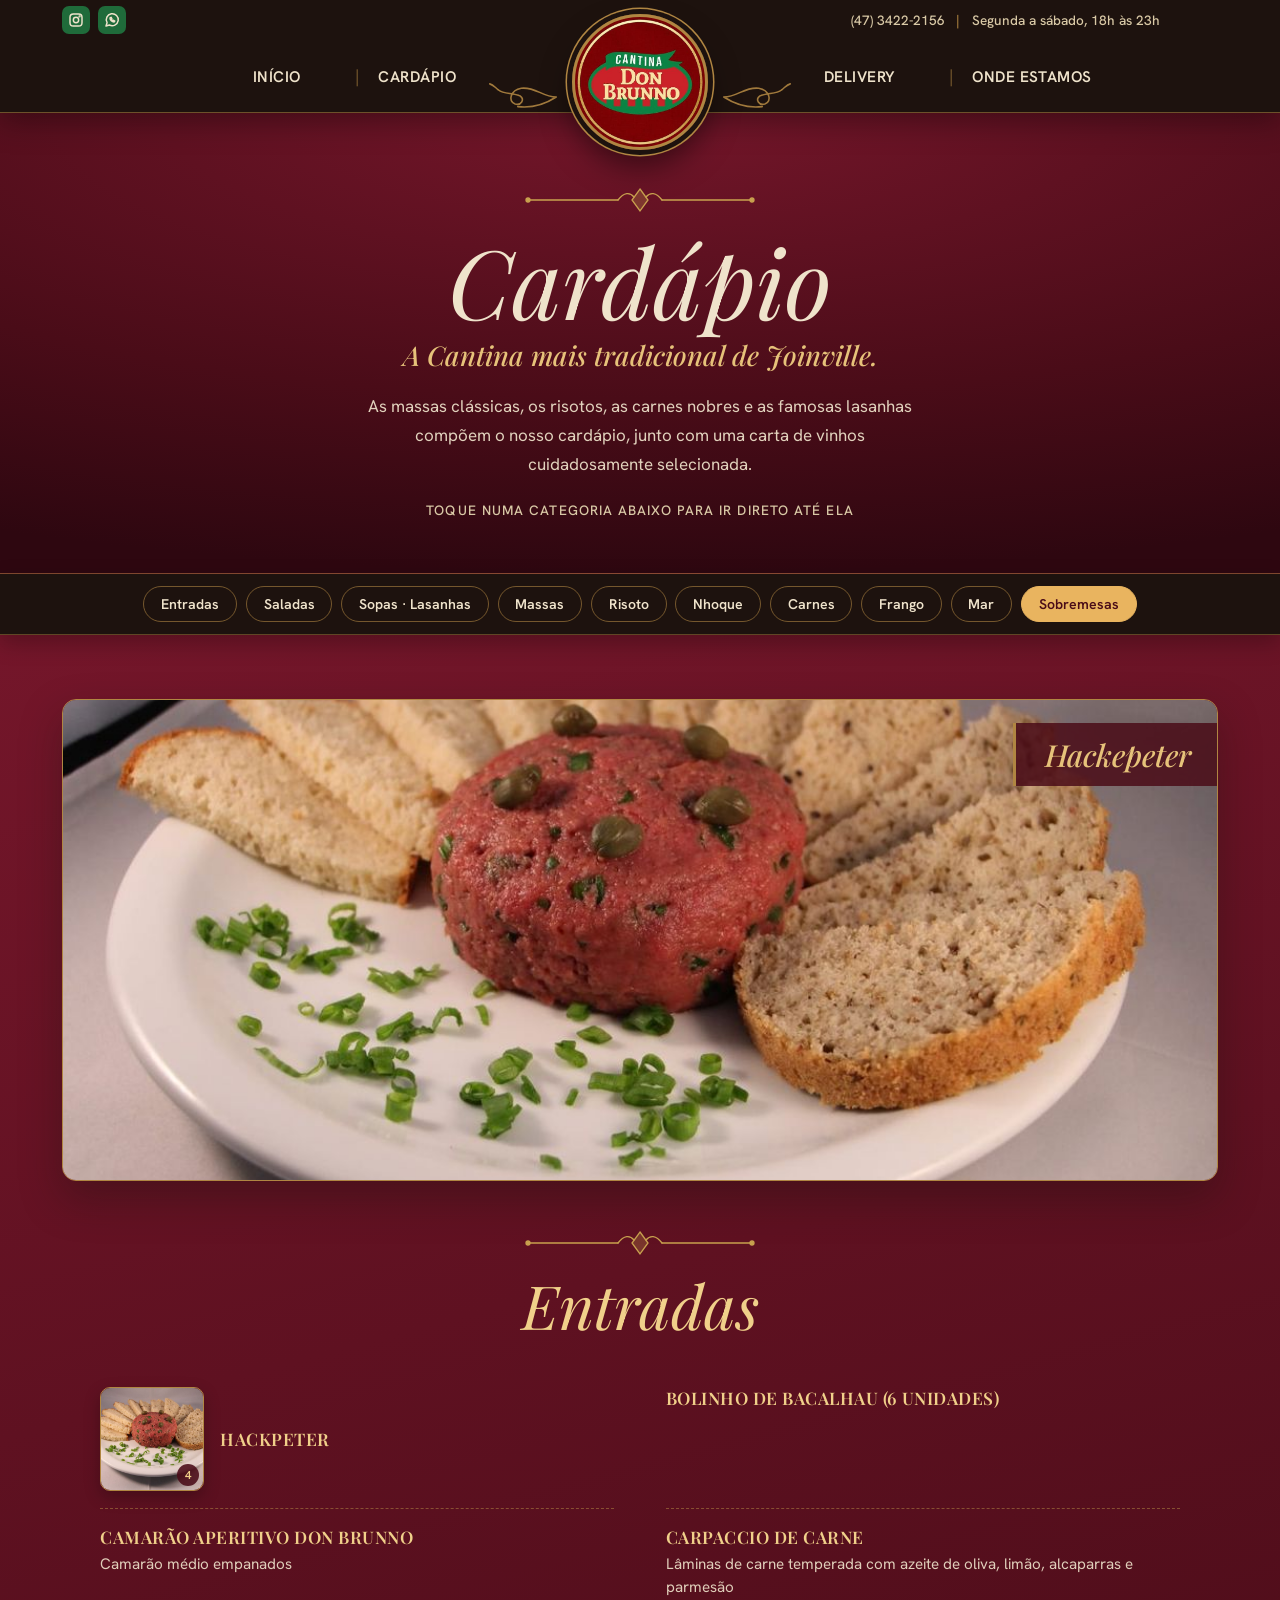
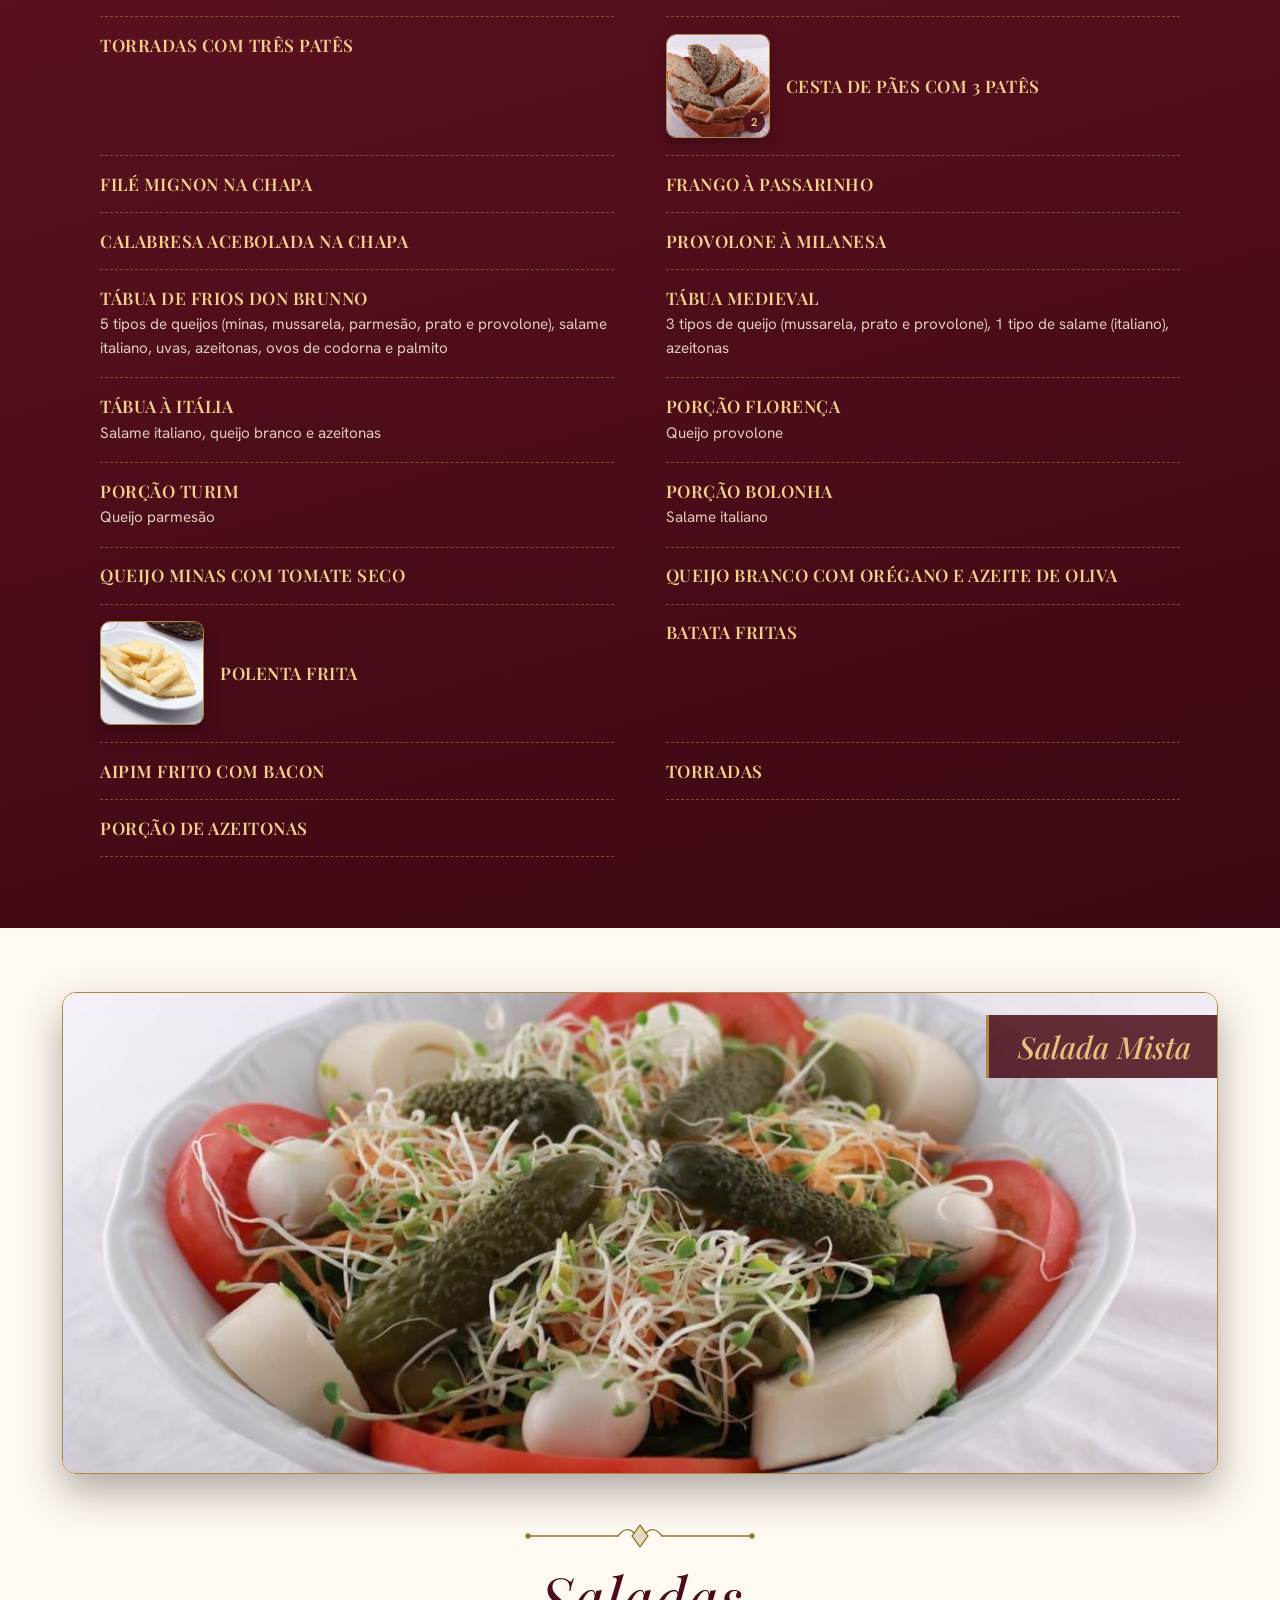
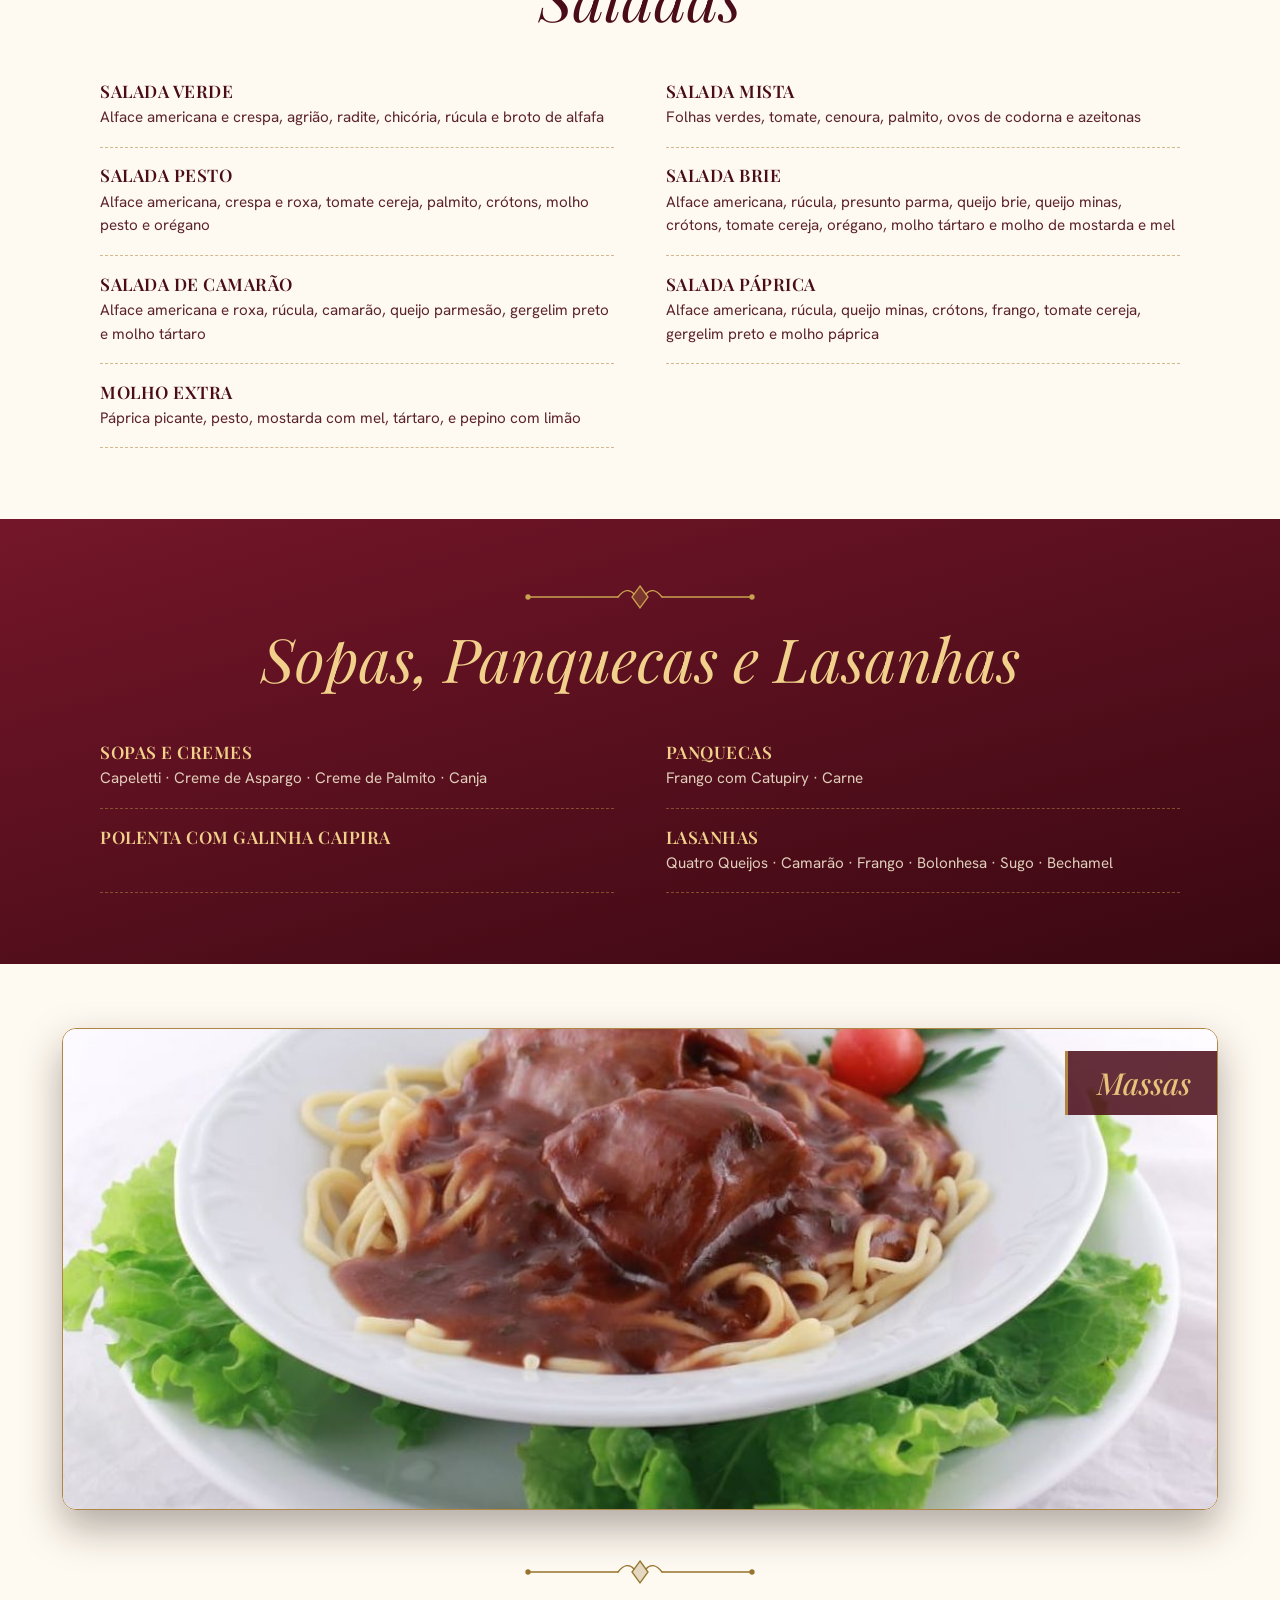
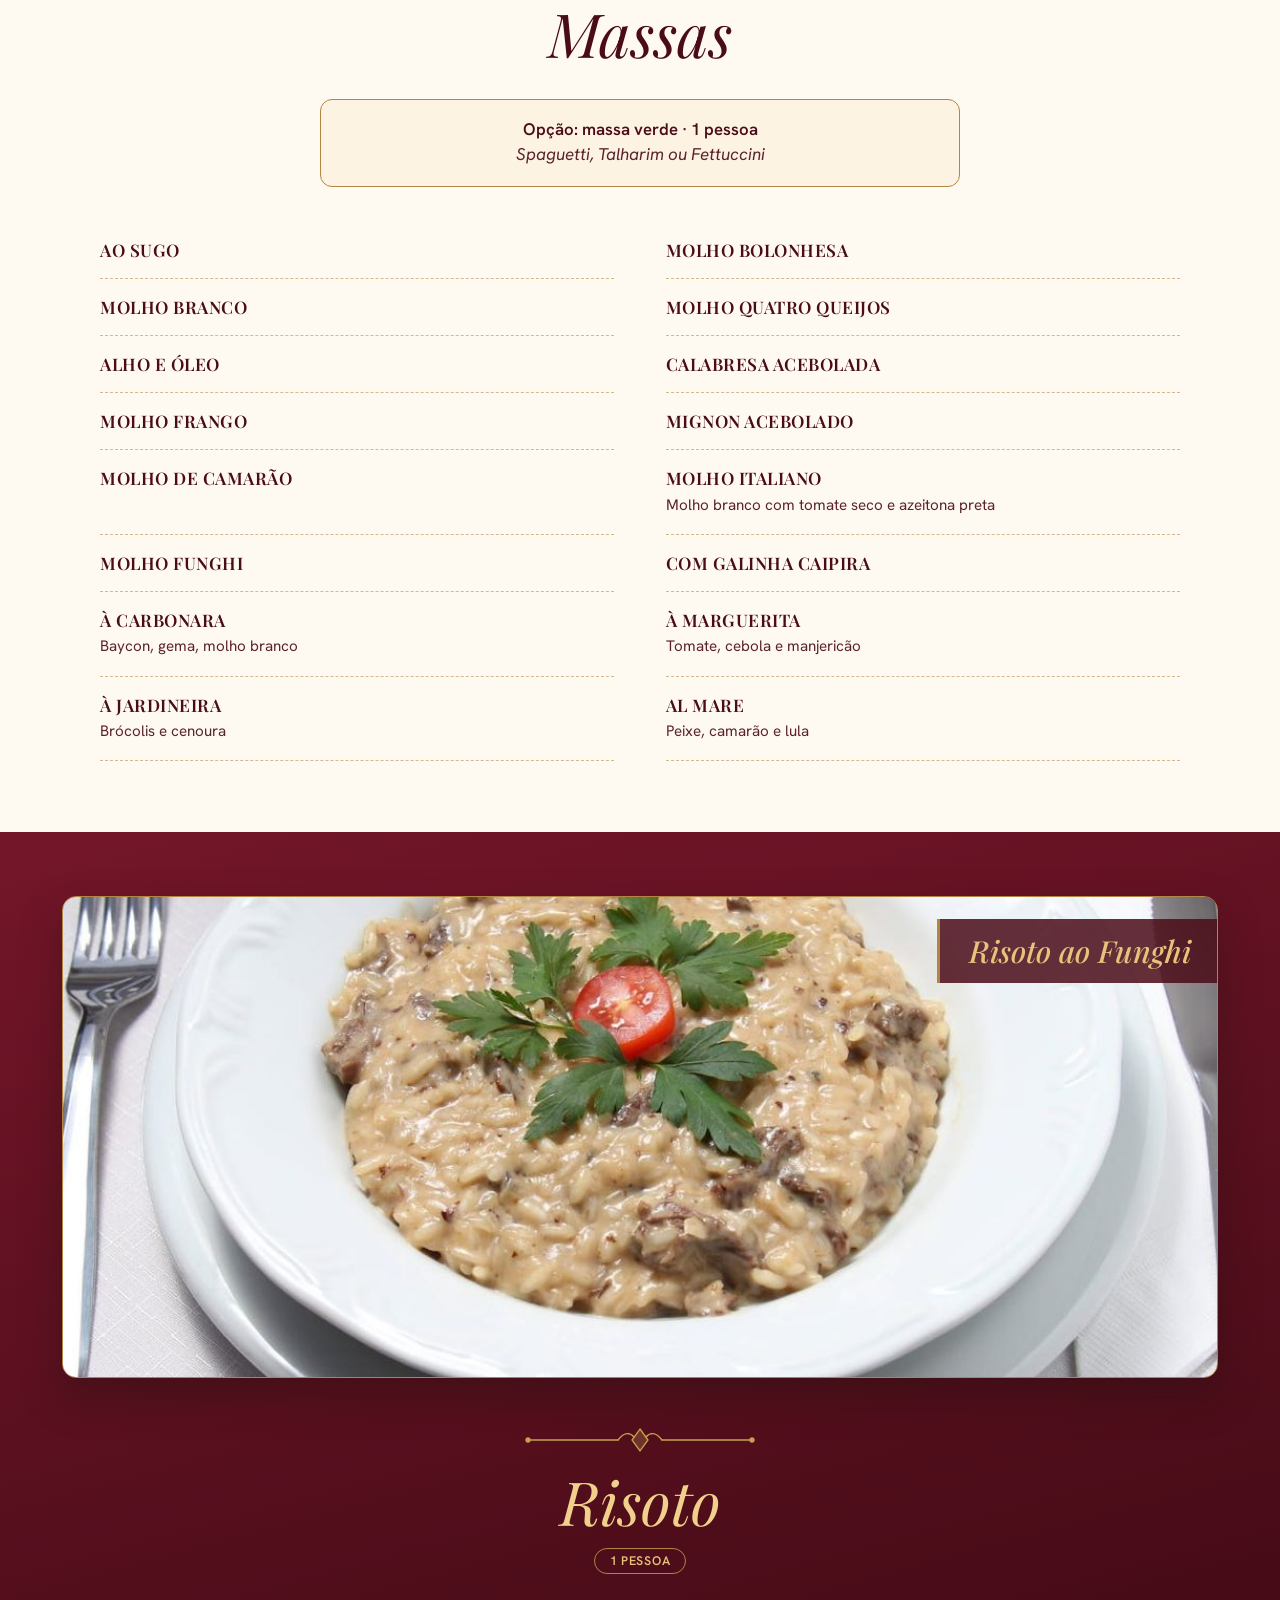
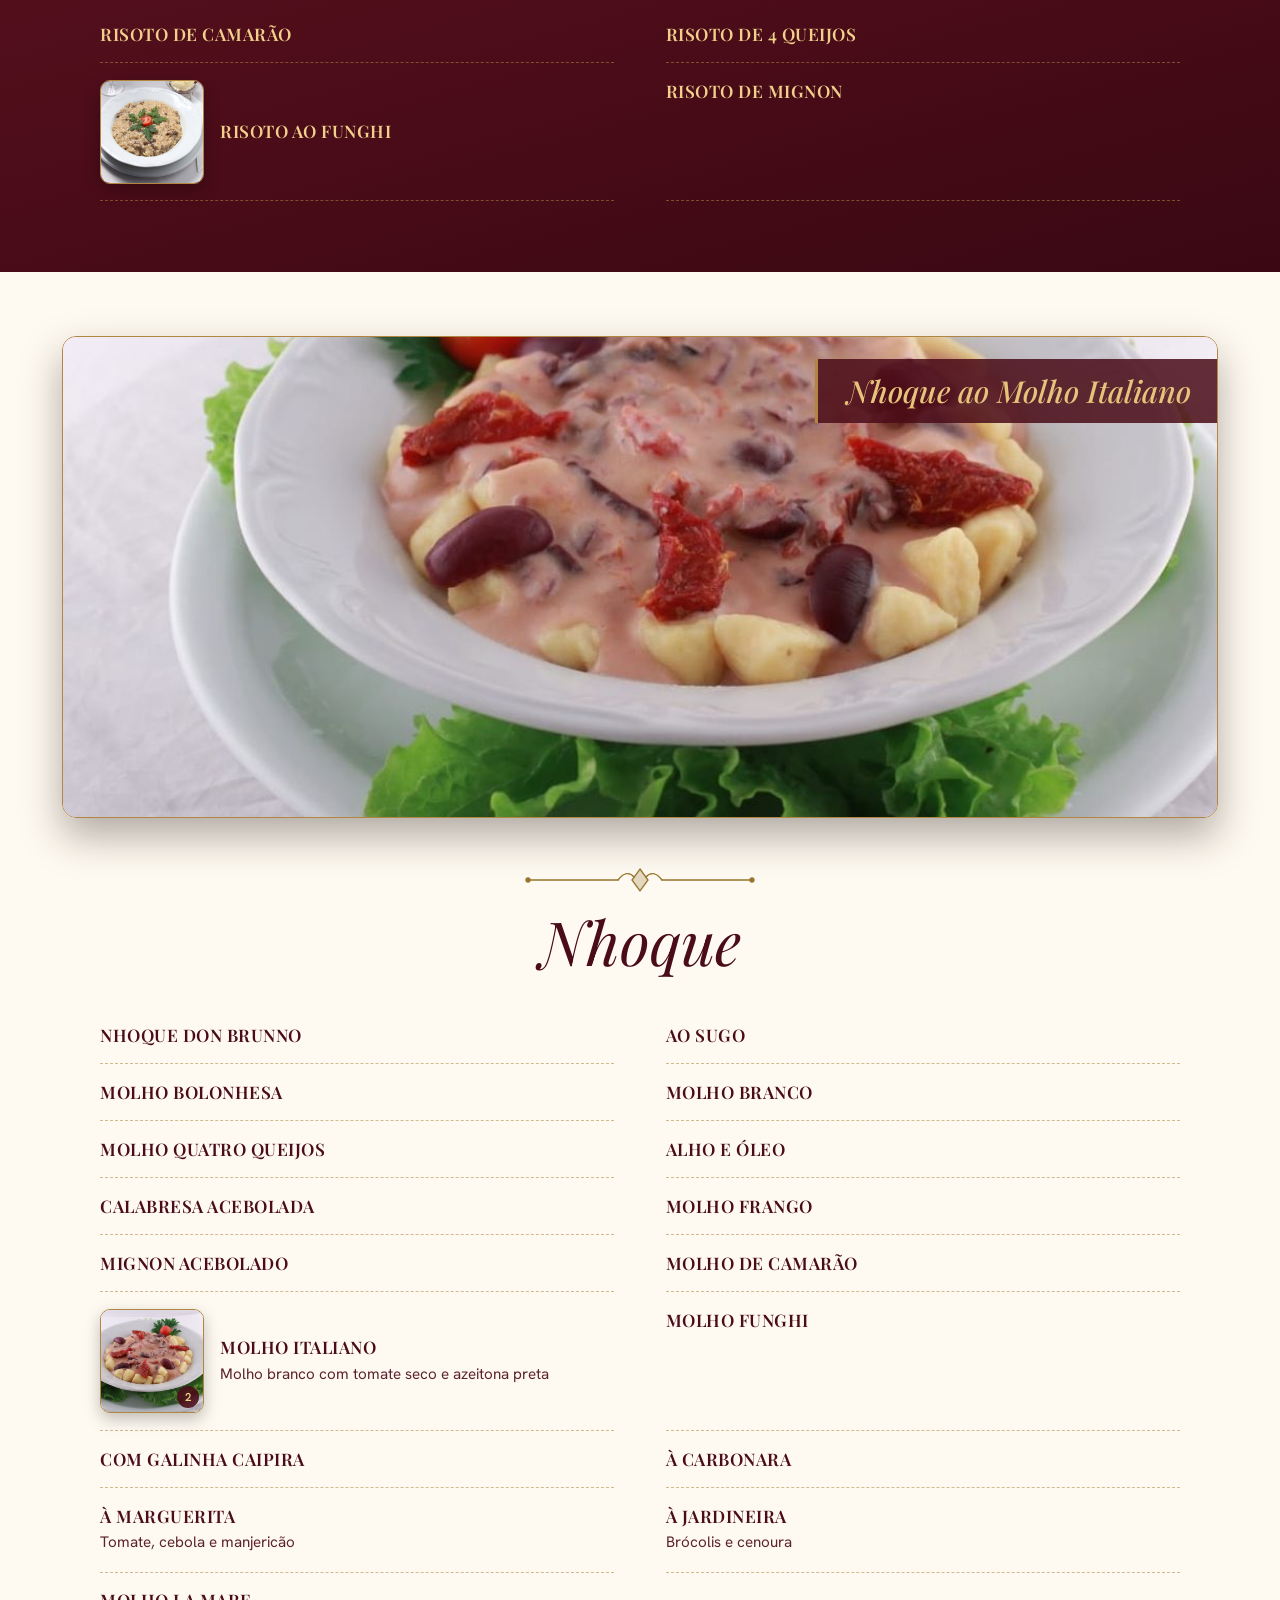
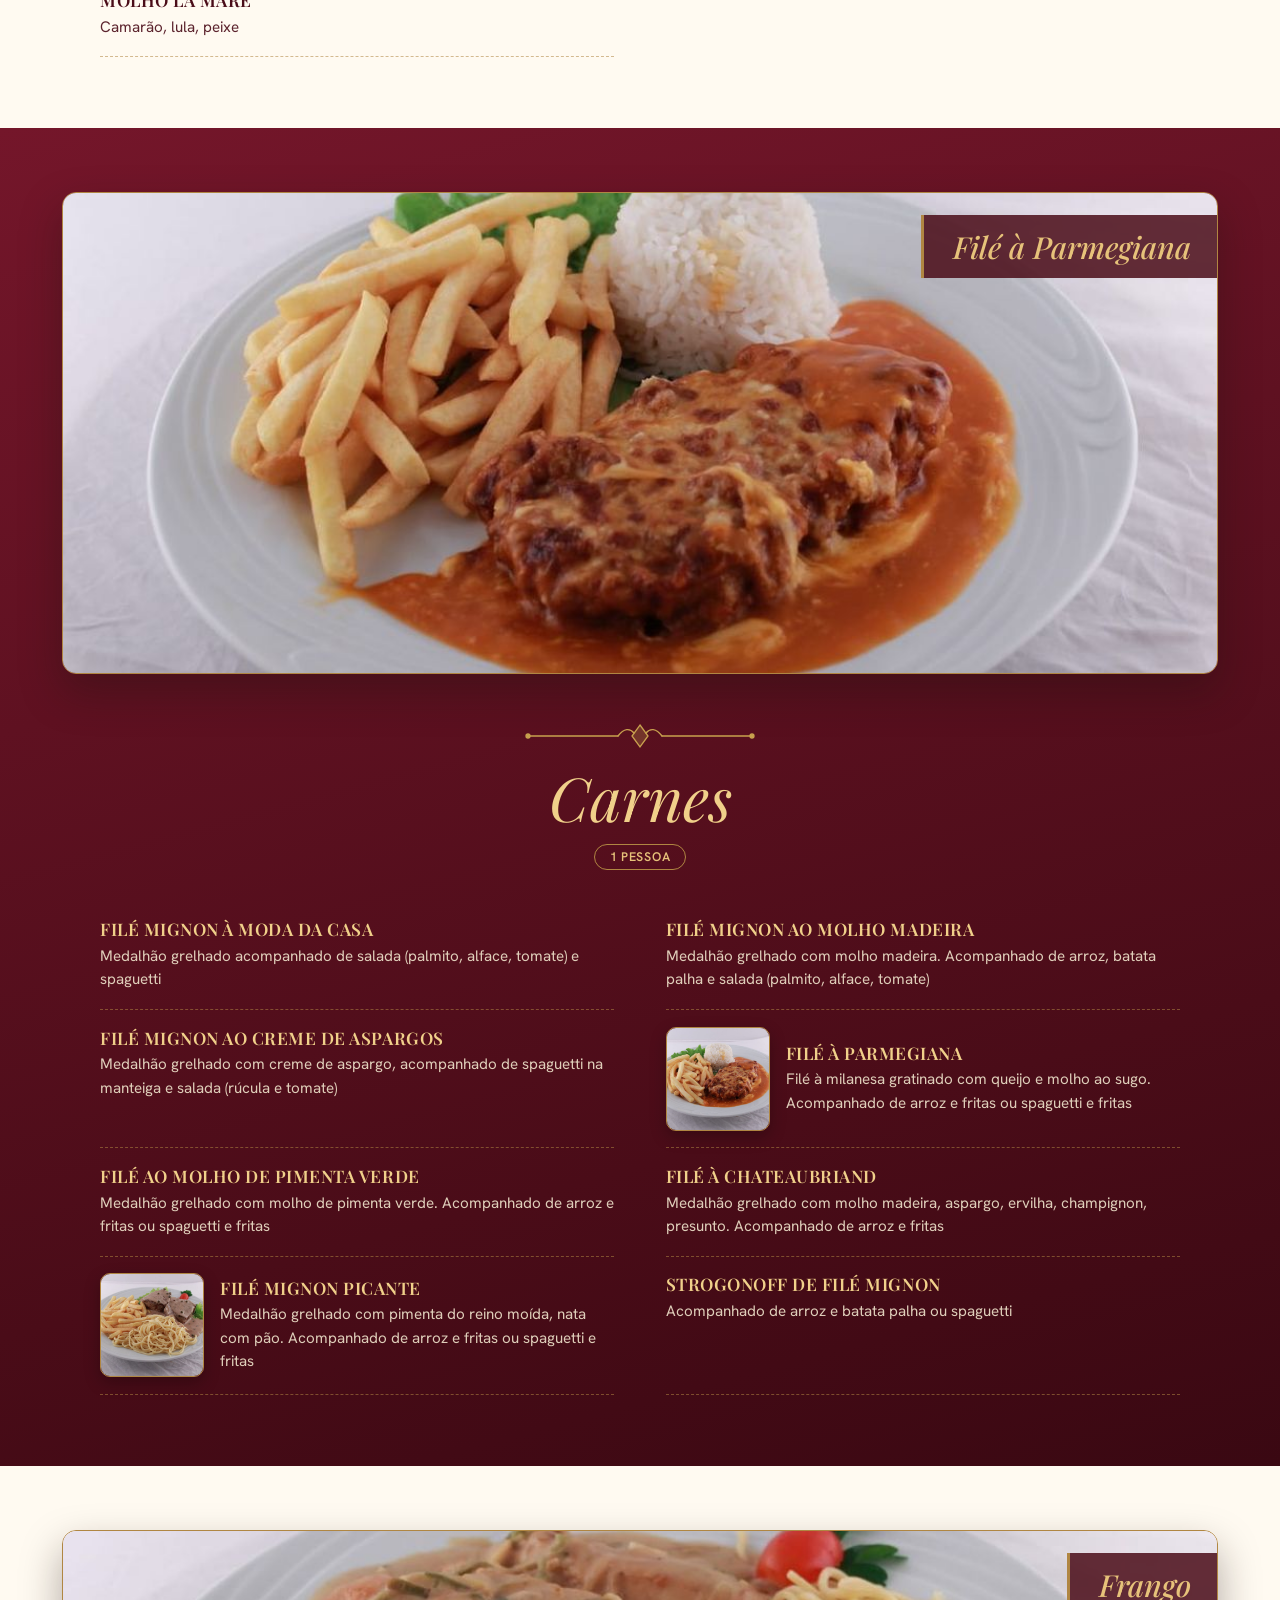
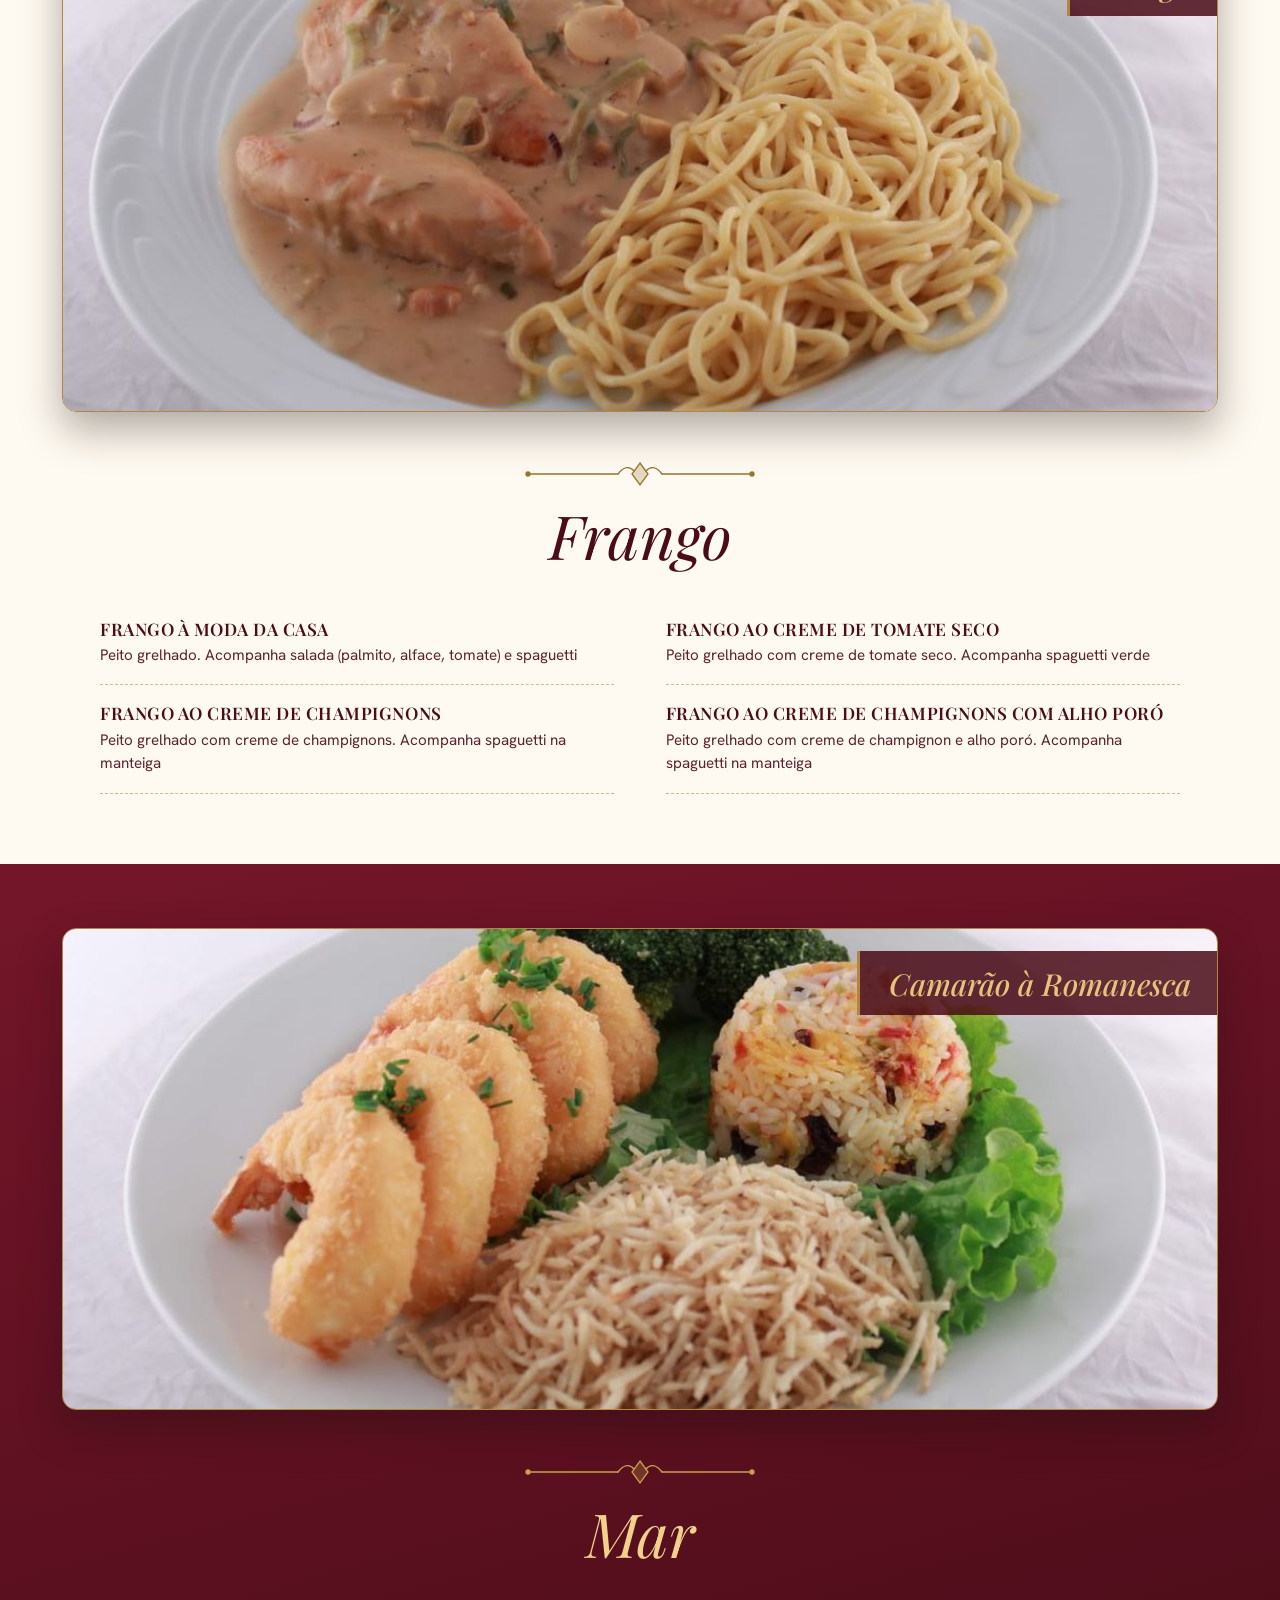
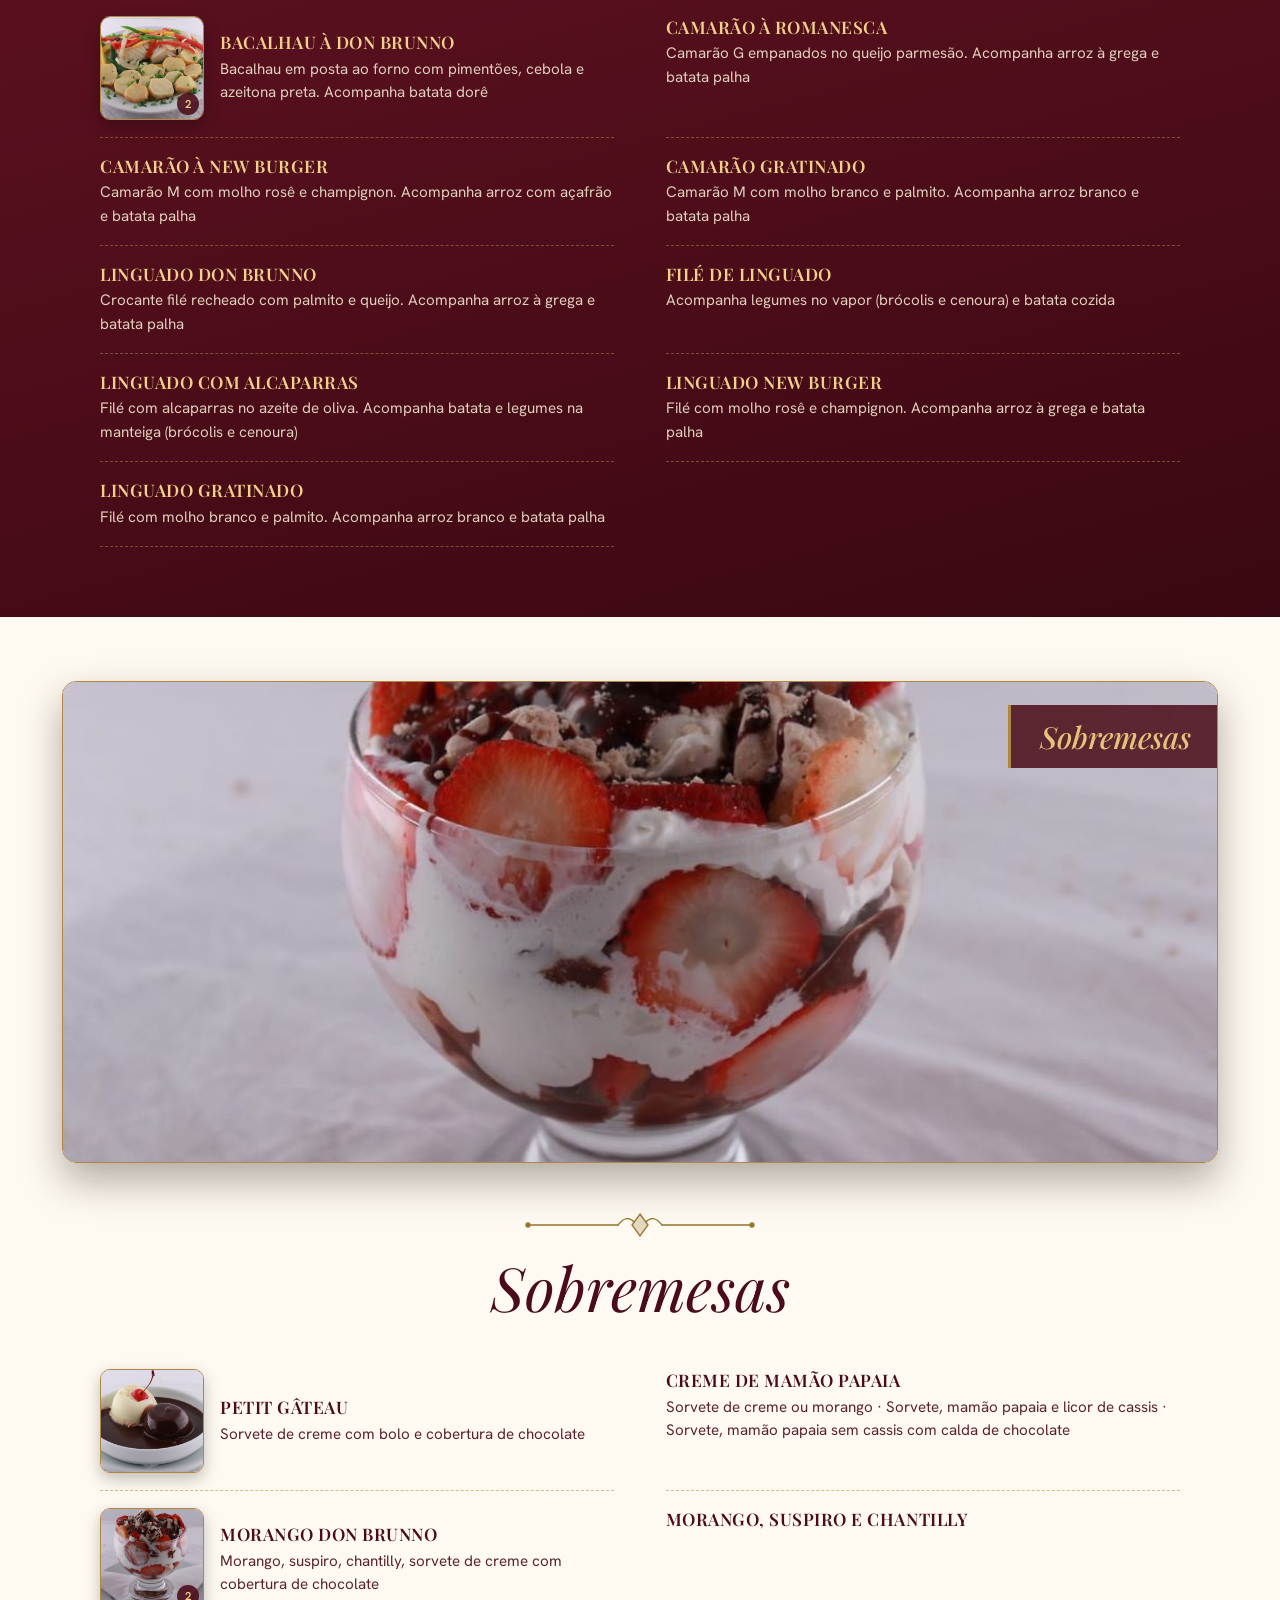
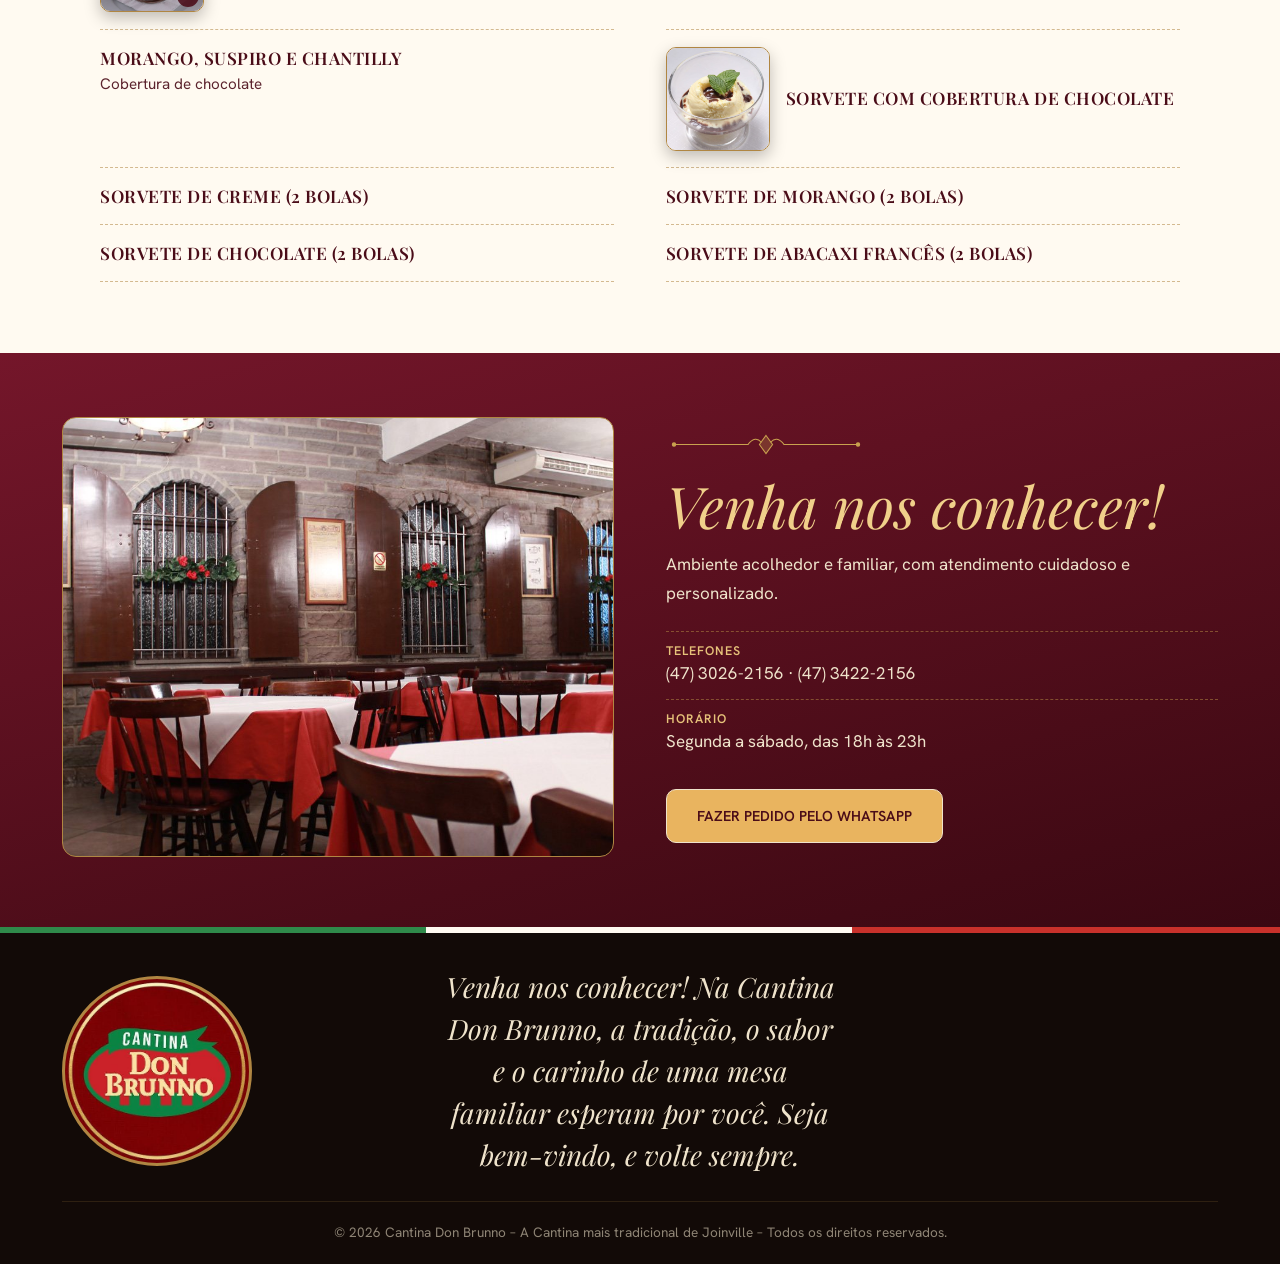
==== cardapio.html @ f3c08037 "Primeiro lançamento" ====
<!DOCTYPE html>
<html lang="pt-BR">
<head>
<meta charset="utf-8">
<meta name="viewport" content="width=device-width, initial-scale=1, viewport-fit=cover">
<title>Cardápio – Cantina Don Brunno</title>
<link rel="preconnect" href="https://fonts.googleapis.com"><link rel="preconnect" href="https://fonts.gstatic.com" crossorigin>
<link href="https://fonts.googleapis.com/css2?family=Playfair+Display:ital,wght@0,400;0,500;0,600;1,400;1,500&family=Hanken+Grotesk:wght@400;500;600&display=swap" rel="stylesheet">
<link rel="stylesheet" href="css/style.css">
</head>
<body class="pg">
<header id="hd">
 <div class="tbar"><div class="w"><div class="soc"><a class="ic2" href="https://www.instagram.com/cantinadonbrunno" aria-label="Instagram"><svg width="16" height="16" viewBox="0 0 24 24" fill="none" stroke="currentColor" stroke-width="2.2" aria-hidden="true"><rect x="3" y="3" width="18" height="18" rx="5"/><circle cx="12" cy="12" r="4"/><circle cx="17.3" cy="6.7" r=".6" fill="currentColor"/></svg></a><a class="ic2" href="https://wa.me/5547996663839" aria-label="WhatsApp"><svg width="16" height="16" viewBox="0 0 24 24" fill="none" stroke="currentColor" stroke-width="2.2" stroke-linecap="round" stroke-linejoin="round" aria-hidden="true"><path d="M3 21l1.6-5A9 9 0 1 1 8 19.4z"/><path d="M9 9c0 3 3 6 6 6l1.2-1.4-2.2-1.2-.9.7a4 4 0 0 1-1.9-1.9l.7-.9L10.7 8z"/></svg></a></div>
 <div class="inf"><a href="tel:+554734222156">(47) 3422-2156</a><span>|</span>Segunda a sábado, 18h às 23h</div></div></div>
 <div class="nbar"><div class="w nb">
  <button id="bg" aria-label="Abrir menu"><i></i><i></i></button>
  <ul class="nl nl-l"><li><a href="index.html">Início</a></li><li><a href="cardapio.html">Cardápio</a></li></ul>
  <a class="bdg" href="index.html" aria-label="Cantina Don Brunno – início"><i class="wing l"></i><i class="wing r"></i><span class="ph" data-s="logo"></span></a>
  <ul class="nl nl-r"><li><a href="index.html#delivery">Delivery</a></li><li><a href="index.html#contato">Onde estamos</a></li></ul>
  <a class="wam" href="https://wa.me/5547996663839" aria-label="WhatsApp"><svg width="24" height="24" viewBox="0 0 24 24" fill="currentColor" aria-hidden="true"><path d="M12.04 2C6.58 2 2.13 6.45 2.13 11.91c0 1.75.46 3.45 1.32 4.95L2.05 22l5.25-1.38a9.9 9.9 0 0 0 4.74 1.21h.01c5.46 0 9.91-4.45 9.91-9.91A9.85 9.85 0 0 0 19.07 4.9 9.83 9.83 0 0 0 12.04 2zm0 18.15h-.01a8.2 8.2 0 0 1-4.19-1.15l-.3-.18-3.12.82.83-3.04-.2-.31a8.2 8.2 0 0 1-1.26-4.38c0-4.54 3.7-8.23 8.25-8.23 2.2 0 4.27.86 5.82 2.42a8.18 8.18 0 0 1 2.41 5.82c0 4.54-3.7 8.23-8.23 8.23zm4.52-6.16c-.25-.12-1.47-.72-1.69-.81-.23-.08-.39-.12-.56.12-.17.25-.64.81-.78.97-.14.17-.29.19-.54.06-.25-.12-1.05-.39-2-1.23-.74-.66-1.23-1.47-1.38-1.72-.14-.25-.02-.38.11-.51.11-.11.25-.29.37-.43.12-.14.17-.25.25-.41.08-.17.04-.31-.02-.43-.06-.12-.56-1.34-.76-1.84-.2-.48-.41-.42-.56-.43h-.48c-.17 0-.43.06-.66.31-.23.25-.87.85-.87 2.07s.89 2.4 1.01 2.56c.12.17 1.75 2.67 4.23 3.74.59.26 1.05.41 1.41.52.59.19 1.13.16 1.56.1.48-.07 1.47-.6 1.67-1.18.21-.58.21-1.07.14-1.18-.06-.1-.23-.16-.48-.29z"/></svg></a>
 </div></div>
  <nav id="mm"><span class="ph mlogo" data-s="logo"></span><ul><li><a href="index.html">Início</a></li><li><a href="cardapio.html">Cardápio</a></li><li><a href="index.html#delivery">Delivery</a></li><li><a href="index.html#contato">Onde estamos</a></li><li><a href="https://wa.me/5547996663839" class="sm">WhatsApp</a></li><li><a href="https://www.instagram.com/cantinadonbrunno" class="sm">Instagram</a></li></ul><div class="trib mt"></div></nav>
</header>
<section class="cb-cover"><div class="w">
 <i class="cb-orn" aria-hidden="true"></i>
 <h1>Cardápio</h1>
 <p class="cb-slogan">A Cantina mais tradicional de Joinville.</p>
 <p class="cb-lead">As massas clássicas, os risotos, as carnes nobres e as famosas lasanhas compõem o nosso cardápio, junto com uma carta de vinhos cuidadosamente selecionada.</p>
 <p class="cb-hint">Toque numa categoria abaixo para ir direto até ela</p>
</div></section>
<nav class="cb-tabs" aria-label="Categorias do cardápio"><ul id="tabs"></ul></nav>
<main id="menu"></main>
<footer class="foot"><div class="w fm"><span class="ph" data-s="logo" role="img" aria-label="Logo Cantina Don Brunno"></span>
 <p>Venha nos conhecer! Na Cantina Don Brunno, a tradição, o sabor e o carinho de uma mesa familiar esperam por você. Seja bem-vindo, e volte sempre.</p><span></span></div>
<div class="w"><p class="cp">© 2026 Cantina Don Brunno – A Cantina mais tradicional de Joinville – Todos os direitos reservados.</p></div></footer>
<script src="js/img.js"></script>
<script src="js/main.js"></script>
<script src="js/data.js"></script>
<script src="js/cardapio.js"></script>
</body>
</html>
---- css/style.css ----
:root{--wine:#4a0c18;--wine2:#74162a;--cream:#efe3cb;--ivory:#f8f1e2;--paper:#fffaf1;--brown:#1d120e;--bronze:#b08642;--bronzeD:#8a6429;--ink:#2a1812;
--wg:linear-gradient(165deg,#74162a 0%,#4a0c18 72%,#3a0812 100%);
--serif:"Playfair Display",Georgia,"Times New Roman",serif;--sans:"Hanken Grotesk",system-ui,-apple-system,"Segoe UI",sans-serif;--e:cubic-bezier(.2,.7,.2,1);
--dia:url("data:image/svg+xml,%3Csvg xmlns='http://www.w3.org/2000/svg' width='22' height='10'%3E%3Cpath d='M11 1L16 5L11 9L6 5Z' fill='none' stroke='%23b08642' stroke-width='1'/%3E%3C/svg%3E")}
*{box-sizing:border-box;margin:0;padding:0}
html{scroll-behavior:smooth;scroll-padding-top:104px}
body{font:400 1.0625rem/1.7 var(--sans);background:var(--ivory);color:var(--ink);-webkit-font-smoothing:antialiased;overflow-x:hidden;padding-top:calc(96px + env(safe-area-inset-top,0px))}
a{color:inherit}h1,h2,h3{font-family:var(--serif);font-weight:400;line-height:1.05}
.w{max-width:1200px;margin:auto;padding:0 1.4rem}
.ph{background-repeat:no-repeat;display:block}.ph.cv{position:absolute;inset:0;width:100%;height:100%}
.fr{position:relative;overflow:hidden}.dia{height:10px;background:var(--dia) center repeat-x}
.btn{display:inline-flex;align-items:center;justify-content:center;min-height:54px;padding:0 1.9rem;border:1px solid var(--bronze);font:600 .9rem var(--sans);text-decoration:none;transition:.4s var(--e);color:var(--wine);background:none;cursor:pointer}
.btn:hover{background:var(--wine);color:var(--cream);border-color:var(--wine)}
:focus-visible{outline:2px solid var(--bronze);outline-offset:3px}
/* cabeçalho fixo e sólido */
body{padding-top:calc(92px + env(safe-area-inset-top,0px))}html{scroll-padding-top:100px}
#hd{position:fixed;inset:0 0 auto;z-index:70;background:var(--paper);border-bottom:1px solid rgba(176,134,66,.55);box-shadow:0 4px 22px rgba(29,18,14,.08);padding-top:env(safe-area-inset-top,0)}
.tb{background:var(--wg);color:var(--cream);font:500 .85rem var(--sans)}
.tb .w{display:flex;justify-content:center;align-items:center;gap:2rem;min-height:38px}.tb a{text-decoration:none;white-space:nowrap}.tb a:hover{color:#e6cfa0}
.bar{display:flex;align-items:center;justify-content:space-between;gap:1.2rem;height:92px}
.lg{display:flex;align-items:center;gap:.9rem;text-decoration:none;font:500 1.25rem/1.05 var(--serif);color:var(--wine);position:relative;z-index:80}
.lg .ph{width:80px;height:80px;border-radius:50%;border:2px solid var(--bronze);box-shadow:0 4px 14px rgba(74,12,24,.25);flex:none}
.nl{display:flex;gap:2.2rem;list-style:none}.nl a{text-decoration:none;font-weight:600;font-size:.95rem;color:var(--wine);text-transform:uppercase;letter-spacing:.02em;position:relative;white-space:nowrap}
.nl a::after{content:"";position:absolute;left:0;right:100%;bottom:-6px;height:2px;background:var(--bronze);transition:.4s var(--e)}.nl a:hover::after{right:0}
.nl.l{justify-content:flex-end}.rt{display:flex;align-items:center;justify-content:space-between;align-self:stretch;gap:2rem}
.cta{align-self:stretch;display:flex;align-items:center;padding:0 1.5rem;background:#e9b45f;color:var(--wine);font:600 .9rem var(--sans);text-transform:uppercase;text-decoration:none;white-space:nowrap;transition:.3s}.cta:hover{background:var(--wine);color:var(--cream)}
#bg{display:none;background:none;border:0;color:var(--wine);width:48px;height:48px;position:relative;z-index:80;cursor:pointer}
#bg i{display:block;width:26px;height:2px;background:currentColor;margin:6px auto;transition:.35s}
#bg.o i:first-child{transform:translateY(4px) rotate(45deg)}#bg.o i:last-child{transform:translateY(-4px) rotate(-45deg)}
#mm{display:none}
@media(max-width:900px){body{padding-top:calc(76px + env(safe-area-inset-top,0px))}html{scroll-padding-top:90px}.tb,.nl,.rt{display:none}.bar{display:flex;justify-content:space-between;height:76px}
.lg .ph{width:58px;height:58px}.lg span:last-child{display:block}#bg{display:block}
#mm{display:grid;position:fixed;inset:0;background:var(--wg);place-items:center;opacity:0;visibility:hidden;transition:.45s var(--e)}#mm.o{opacity:1;visibility:visible}
#mm ul{list-style:none;text-align:center;display:grid;gap:1.3rem}#mm a{font:400 2.4rem var(--serif);color:var(--cream);text-decoration:none}}
/* hero */
.hero{position:relative;isolation:isolate;overflow:hidden;min-height:clamp(440px,58vw,680px);display:grid;place-items:center;text-align:center;color:var(--cream);padding:4rem 1.4rem}
.hero .ph{z-index:-2;animation:kb 20s ease-out both}@keyframes kb{from{transform:scale(1.1)}}
.hero::before{content:"";position:absolute;inset:0;z-index:-1;background:linear-gradient(180deg,rgba(74,12,24,.6),rgba(29,18,14,.58))}
.hero h1{font-size:clamp(2.7rem,7.5vw,5.6rem);max-width:15ch;margin:0 auto;text-shadow:0 2px 24px rgba(0,0,0,.4)}.hero h1 em{font-style:italic;color:#ecd7a4}
.hero p{font:italic 400 clamp(1.2rem,3vw,1.7rem) var(--serif);margin:1.3rem auto 2rem}
.bt{display:flex;gap:.9rem;justify-content:center;flex-wrap:wrap}.hero .btn{border-radius:10px;color:var(--cream);border-color:var(--cream);text-transform:uppercase;letter-spacing:.02em}
.hero .btn.sol,.btn.sol{background:#e9b45f;border-color:#e9b45f;color:var(--wine)}.hero .btn:hover{background:var(--cream);color:var(--wine)}.btn.sol:hover{background:var(--wine);border-color:var(--wine);color:var(--cream)}
/* cardápio */
#cardapio{padding:5rem 0 6rem}.pg #cardapio{padding-top:3rem}
#cardapio h2{font-size:clamp(2.8rem,8vw,5.2rem);text-align:center;color:var(--wine);margin-top:1.4rem}
#cardapio .sub{text-align:center;font:italic 400 1.3rem var(--serif);color:var(--bronzeD);margin:.6rem 0 2.6rem}
.spread{display:grid;border:1px solid var(--bronze);box-shadow:0 26px 60px rgba(74,12,24,.22);background:var(--wine)}
.col.wn{background:var(--wg);color:var(--cream)}.col.iv{background:var(--paper);color:var(--wine)}
details.cat summary{list-style:none;cursor:default;position:relative}details.cat summary::-webkit-details-marker{display:none}
.tt{background:var(--brown);color:var(--cream);text-align:center;padding:.9rem 1rem;font:italic 400 1.75rem/1.1 var(--serif);border-top:1px solid rgba(176,134,66,.5);position:relative}
.col.iv .tt{background:var(--wine)}
.tt::before,.tt::after{content:"";position:absolute;top:50%;width:10px;height:10px;border:1px solid var(--bronze);transform:translateY(-50%) rotate(45deg)}.tt::before{left:1.2rem}.tt::after{right:1.2rem}
.items{padding:.8rem 1.6rem 1.8rem}
.nt{font:italic 400 1.05rem var(--serif);color:var(--bronze);padding:.8rem 0 .2rem}.nt::before{content:"▸ ";font-style:normal}
.items li{list-style:none;padding:.85rem 0;background:linear-gradient(90deg,transparent,var(--bronze),transparent) bottom/100% 1px no-repeat}.items li:last-child{background:none}
.items li b{display:block;font:500 1.04rem/1.35 var(--sans)}.items li span{display:block;font-size:.86rem;opacity:.78;line-height:1.45;margin-top:.15rem}
@media(min-width:900px){.spread{grid-template-columns:repeat(3,1fr)}.col+.col{border-left:1px solid rgba(176,134,66,.6)}}
@media(max-width:899px){.col{border-top:1px solid rgba(176,134,66,.6)}.col:first-child{border:0}details.cat summary{cursor:pointer}.tt{padding:1.1rem 3.2rem;min-height:56px}
details.cat:not([open]) .tt{border-bottom:1px solid rgba(176,134,66,.4)}.tt::after{content:"+";border:0;transform:translateY(-55%);font:300 1.9rem var(--sans);width:auto;height:auto;color:var(--bronze)}details.cat[open] .tt::after{content:"–"}}
.mn{display:grid;grid-template-columns:repeat(2,1fr);gap:1rem;margin:2.4rem 0 1.6rem}.mn a{display:block;text-decoration:none;border:1px solid var(--bronze);background:var(--paper);overflow:hidden;transition:.4s var(--e)}.mn a:hover{transform:translateY(-4px);box-shadow:0 14px 30px rgba(74,12,24,.2)}
.mn .ph{aspect-ratio:1;width:100%}.mn span{display:block;padding:.8rem .5rem;text-align:center;font:italic 400 1.4rem var(--serif);color:var(--wine)}.mn a:last-child{grid-column:1/-1}.mn a:last-child .ph{aspect-ratio:2.4}
@media(min-width:760px){.mn{grid-template-columns:repeat(5,1fr)}.mn a:last-child{grid-column:auto}.mn a:last-child .ph{aspect-ratio:1}}
.cl{text-align:center;max-width:62ch;margin:0 auto 2.2rem;font-size:.95rem;color:var(--bronzeD)}.ct{text-align:center}.ct .btn{margin:.3rem}
/* delivery (círculo + cartão) */
#delivery{background:var(--paper);padding:6rem 0;overflow:hidden}
.dl{display:grid;gap:3rem;align-items:center}
.dc{position:relative;padding:2.4rem 0}.dc::before{content:"";position:absolute;width:min(105%,560px);aspect-ratio:1;border-radius:50%;left:50%;top:50%;transform:translate(-50%,-50%);background:radial-gradient(circle at 35% 30%,#f6e5bd,#e5c98f 75%);box-shadow:0 30px 60px rgba(176,134,66,.3)}
.dc .fr{border-radius:12px;box-shadow:0 22px 50px rgba(29,18,14,.4);margin:0 auto;max-width:620px;aspect-ratio:574/348}
.dc .fr::after{content:"";position:absolute;inset:0;background:linear-gradient(rgba(74,12,24,.12),rgba(74,12,24,.12))}
.dc .dot{position:absolute;right:4%;bottom:0;width:70px;height:70px;border-radius:50%;background:var(--wine);border:3px solid var(--paper);z-index:2}
.dc .dot .ph{width:100%;height:100%;border-radius:50%}
.eb{font:500 .85rem var(--sans);letter-spacing:.18em;text-transform:uppercase;color:var(--ink);margin-bottom:.5rem}
.dl h2{font-size:clamp(2.3rem,5.6vw,3.9rem);color:var(--ink)}.dl h2 em{font-style:normal;color:#b3261e}
.dl p{margin-top:1.2rem;max-width:50ch}.dl .btn{margin-top:1.8rem;border:0;border-radius:10px;background:#e9b45f;color:var(--wine);text-transform:uppercase;letter-spacing:.02em;min-height:60px;padding:0 2rem}.dl .btn:hover{background:var(--wine);color:var(--cream)}
@media(min-width:900px){.dl{grid-template-columns:1.05fr .95fr;gap:5rem}}
/* instagram */
#instagram{background:var(--ivory);padding:4.5rem 0;text-align:center}
#instagram a.h{display:inline-block;font:italic 400 clamp(1.5rem,5vw,2.6rem) var(--serif);color:var(--wine);text-decoration:none;border-bottom:1px solid var(--bronze);margin:.4rem 0 3rem}
.ig{display:grid;grid-template-columns:repeat(3,1fr);gap:12px;max-width:960px;margin:0 auto 3.2rem}.ig a{position:relative;display:block;aspect-ratio:1;overflow:hidden}.ig a:nth-child(2){margin-top:2rem}.ig a .ph{width:100%;height:100%;min-height:100%}
@media(min-width:700px){.ig{gap:32px}}
.ig a::after{content:"Instagram";position:absolute;inset:0;display:grid;place-items:center;background:rgba(74,12,24,.8);color:var(--cream);font:italic 1.3rem var(--serif);opacity:0;transition:.4s}.ig a:hover::after,.ig a:focus-visible::after{opacity:1}
.igb{display:inline-flex;align-items:center;gap:.7rem;min-height:58px;padding:0 2.2rem;border-radius:999px;background:var(--wine);color:var(--cream);text-decoration:none;font:600 .95rem var(--sans);box-shadow:0 10px 26px rgba(74,12,24,.3);transition:.35s var(--e)}.igb:hover{background:var(--bronzeD);transform:translateY(-2px)}
/* onde estamos */
#contato{background:var(--ivory);padding:3rem 0 6rem}
.ondg{display:grid;gap:1.6rem}
.card{background:var(--wg);color:var(--cream);border-top:5px solid var(--bronze);border-radius:22px;padding:2rem 1.6rem 1rem;box-shadow:0 20px 44px rgba(74,12,24,.25)}
.card h2{font:italic 400 clamp(2.5rem,6vw,3.3rem)/1.05 var(--serif)}.card h2::after{content:"";display:block;width:64px;height:4px;border-radius:2px;background:var(--bronze);margin:.8rem 0 1.2rem}
.ondp{opacity:.88;margin-bottom:.8rem}
.row{display:flex;gap:1.1rem;padding:1.2rem 0}.row+.row{border-top:1px dashed rgba(176,134,66,.5)}
.ic{flex:none;width:48px;height:48px;border-radius:50%;background:var(--bronze);color:var(--brown);display:grid;place-items:center}
.row small{display:block;font:600 .8rem var(--sans);color:#e6cfa0;margin-bottom:.15rem;text-transform:uppercase;letter-spacing:.06em}
.row b{display:block;font:500 1.15rem/1.4 var(--sans)}.row a{text-decoration:none;display:block;transition:.3s}.row a:hover{color:#e6cfa0;padding-left:.4rem}
.mp{position:relative;overflow:hidden;min-height:380px;border-radius:22px;box-shadow:0 20px 44px rgba(29,18,14,.2);background:#e6dcc6}.mp iframe{position:absolute;inset:0;width:100%;height:100%;border:0}
.mp .pill{position:absolute;top:1rem;left:1rem;z-index:2;box-shadow:0 6px 20px rgba(0,0,0,.25);min-height:42px;font-size:.88rem}
@media(min-width:900px){.ondg{grid-template-columns:5fr 6fr}.card{padding:2.2rem 2.2rem 1rem}}
.foot{padding:3.5rem 0 1.6rem;background:#120a07;border-top:5px solid var(--bronze);color:rgba(239,227,203,.8)}
.fg{display:grid;gap:2.2rem}.foot h3{font:italic 400 1.5rem var(--serif);color:var(--cream);margin-bottom:.8rem}.foot a{display:block;text-decoration:none;padding:.3rem 0;min-height:36px}.foot a:hover{color:var(--bronze)}
.foot .ph{width:72px;height:72px;margin-bottom:1rem;border:2px solid var(--bronze);border-radius:50%}
.cp{margin-top:2.4rem;padding-top:1.2rem;border-top:1px solid rgba(176,134,66,.25);font-size:.85rem;opacity:.7}
@media(min-width:800px){.fg{grid-template-columns:1.4fr 1fr 1fr}}
.rv{opacity:0;transform:translateY(14px);transition:opacity .9s var(--e),transform .9s var(--e)}.rv.in{opacity:1;transform:none}
@media(prefers-reduced-motion:reduce){*,*::before{animation:none!important;transition:none!important}.rv{opacity:1;transform:none}html{scroll-behavior:auto}}

/* v3 */
.fcg{display:grid;grid-template-columns:repeat(2,1fr);gap:1.4rem 1.2rem;margin:2.4rem 0 2.4rem}
.fc{display:block;text-decoration:none;color:var(--ink)}.fc .ph{aspect-ratio:4/3;width:100%;border-radius:8px;margin-bottom:.9rem;transition:.5s var(--e)}.fc:hover .ph{filter:brightness(1.08);transform:translateY(-3px)}
.fc small{display:block;font:500 .78rem var(--sans);letter-spacing:.06em;text-transform:uppercase}.fc h3{font:600 1.05rem/1.3 var(--sans);color:#b3261e;text-transform:uppercase;margin:.2rem 0 .4rem}.fc p{font-size:.95rem;line-height:1.5}
.fc:last-child{grid-column:1/-1}.fc:last-child .ph{aspect-ratio:2.4}
@media(min-width:900px){.fcg{grid-template-columns:repeat(5,1fr)}.fc:last-child{grid-column:auto}.fc:last-child .ph{aspect-ratio:4/3}}
.mp .pill{left:auto;right:1rem}
@media(max-width:899px){.mp{min-height:0;overflow:visible;background:none;box-shadow:none}.mp iframe{position:static;height:360px;border-radius:18px;box-shadow:0 14px 34px rgba(29,18,14,.2)}.mp .pill{position:static;margin-top:1rem;justify-content:center;width:100%}}
.flt{display:flex;flex-wrap:wrap;align-items:center;gap:.9rem 1.4rem;padding:1rem 0;margin:2rem 0 .5rem;border-bottom:1px solid #e3d6bb;position:sticky;top:92px;z-index:5;background:var(--ivory)}
.flt .btn{min-height:44px;padding:0 1.2rem;border:1px solid var(--wine);border-radius:8px;font-weight:600;text-transform:uppercase}
.flt label{font:500 .95rem var(--sans);color:var(--wine);display:flex;align-items:center;gap:.6rem}
.flt select,.flt input{font:600 .95rem var(--sans);color:var(--wine);border:1px solid #d9c9a6;background:#fff;border-radius:8px;min-height:44px;padding:0 .9rem;max-width:100%}.flt .bs{margin-left:auto}
@media(max-width:900px){.flt{top:76px}.flt .bs{margin-left:0;flex:1 1 100%}.flt .bs input{flex:1}}
.cnt{text-align:center;color:var(--bronzeD);font-size:.9rem;margin:1rem 0}
.gp{margin-top:2.4rem}.gp h2{font:italic 400 clamp(2rem,5vw,2.8rem)/1.1 var(--serif);color:var(--wine);display:flex;align-items:baseline;gap:.9rem;flex-wrap:wrap}.gp h2 small{font:italic 400 1.05rem var(--serif);color:var(--bronze)}
.gp .ph{height:170px;border-radius:10px;margin:.8rem 0 1.3rem}
.cg{display:grid;grid-template-columns:repeat(auto-fill,minmax(240px,1fr));gap:1.1rem;margin-top:1rem}
.it{background:var(--paper);border:1px solid #e8dcc0;border-radius:10px;padding:1.1rem 1.2rem}.it small{font:500 .72rem var(--sans);letter-spacing:.08em;text-transform:uppercase;color:var(--bronzeD)}
.it h3{font:600 1rem/1.3 var(--sans);color:#b3261e;text-transform:uppercase;margin:.25rem 0 .4rem}.it p{font-size:.92rem;line-height:1.5}
/* ===== cabeçalho (copiado da v5) ===== */
:root{--green:#1f6b3a;--green2:#2f8a4a;--red:#b3261e;--gold:#e9b45f;
--wing:url("data:image/svg+xml,%3Csvg xmlns='http://www.w3.org/2000/svg' width='80' height='34' viewBox='0 0 80 34' fill='none' stroke='%23b08642' stroke-width='1.8' stroke-linecap='round'%3E%3Cpath d='M78 17C62 17 54 5 38 7 26 9 22 22 31 25 38 27 42 20 37 16M78 17C64 26 50 30 34 28M37 16C28 12 18 14 12 9 8 6 6 3 2 2'/%3E%3C/svg%3E")}
body{padding-top:calc(112px + env(safe-area-inset-top,0px))}
#hd{position:fixed;inset:0 0 auto;z-index:70;background:#1d120e;color:var(--cream);padding-top:env(safe-area-inset-top,0);box-shadow:0 8px 28px rgba(0,0,0,.35)}
.tbar{background:#1d120e;border-bottom:0;max-height:44px;overflow:hidden;transition:max-height .45s var(--e)}
.tbar .w{display:flex;justify-content:space-between;align-items:center;min-height:40px}
.soc{display:flex;align-items:center;gap:.5rem}.ic2{width:28px;height:28px;border-radius:7px;background:var(--green);color:var(--cream);display:grid;place-items:center;transition:.3s}.ic2:hover{background:var(--green2);transform:translateY(-2px)}
.dlv{margin-left:.8rem;display:inline-flex;align-items:center;gap:.6rem;height:28px;padding:0 .3rem 0 .95rem;border-radius:999px;background:var(--gold);color:var(--wine);font:700 .74rem var(--sans);letter-spacing:.1em;text-decoration:none;transition:.3s}.dlv b{width:22px;height:22px;border-radius:50%;background:var(--red);color:#fff;display:grid;place-items:center;font-size:1rem;line-height:1}.dlv:hover{background:var(--cream)}
.inf{font:500 .85rem var(--sans);color:#d9c9a6;margin-right:58px}.inf a{text-decoration:none}.inf span{margin:0 .7rem;color:var(--bronze)}
.nbar{height:72px;position:relative}.nb{display:grid;grid-template-columns:1fr 168px 1fr;align-items:center;height:72px}
.nl{list-style:none;display:flex;align-items:center}.nl-l{justify-content:flex-end}.nl-r{justify-content:flex-start}
.nl li+li::before{content:"|";color:rgba(176,134,66,.65);margin:0 1.2rem}
.nl a{font:600 .96rem var(--sans);color:var(--cream);text-decoration:none;letter-spacing:.03em;position:relative;white-space:nowrap}
.nl a::after{content:"";position:absolute;left:0;right:100%;bottom:-7px;height:2px;background:linear-gradient(90deg,var(--green2),var(--bronze));transition:.4s var(--e)}.nl a:hover::after{right:0}.nl a:hover{color:var(--gold)}
.bdg{position:absolute;left:50%;top:-26px;translate:-50% 0;width:136px;height:136px;z-index:3;transition:.45s var(--e);text-decoration:none}
.bdg .ph{width:100%;height:100%;border-radius:50%;border:3px solid var(--bronze);box-shadow:0 0 0 5px #1d120e,0 0 0 6.5px var(--bronze),0 16px 30px rgba(0,0,0,.5)}
.bdg em{position:absolute;left:50%;bottom:-3px;translate:-50% 0;width:74px;height:9px;border-radius:2px;background:linear-gradient(90deg,var(--green) 33.3%,#fffaf1 33.3% 66.6%,var(--red) 66.6%);box-shadow:0 0 0 1.5px #1d120e}
.wing{position:absolute;top:50%;width:70px;height:30px;background:var(--wing) center/contain no-repeat;opacity:.9}.wing.l{right:calc(100% + 14px)}.wing.r{left:calc(100% + 14px);transform:scaleX(-1)}
.trib{height:4px;background:linear-gradient(90deg,var(--green) 33.3%,#fffaf1 33.3% 66.6%,var(--red) 66.6%)}
.pen{position:absolute;right:max(1.2rem,calc((100vw - 1200px)/2 + 1.4rem));top:0;width:30px;height:70px;background:linear-gradient(90deg,var(--green) 33.3%,#fffaf1 33.3% 66.6%,var(--red) 66.6%);clip-path:polygon(0 0,100% 0,100% 100%,50% 80%,0 100%);animation:flag 5s ease-in-out infinite alternate;transform-origin:top}
@keyframes flag{to{transform:skewX(-3deg) scaleY(1.02)}}
#hd.sc .tbar{max-height:0;border-color:transparent}#hd.sc .bdg{width:104px;height:104px;top:-6px}#hd.sc .pen{display:none}
#bg,.wam{display:none}
#mm{display:none}
@media(max-width:980px){
 body{padding-top:calc(62px + env(safe-area-inset-top,0px))}html{scroll-padding-top:90px}
 .tbar,.nl,.pen,.wing{display:none}.nbar,.nb{height:62px}.nb{grid-template-columns:48px 1fr 48px}
 #bg{display:block;background:none;border:0;color:var(--cream);width:48px;height:48px;position:relative;z-index:80;cursor:pointer}
 #bg i{display:block;width:26px;height:2px;background:currentColor;margin:6px auto;transition:.35s}#bg.o i:first-child{transform:translateY(4px) rotate(45deg)}#bg.o i:last-child{transform:translateY(-4px) rotate(-45deg)}
 .wam{display:grid;place-items:center;width:42px;height:42px;border-radius:50%;background:var(--green);color:var(--cream);justify-self:end;position:relative;z-index:80}
 .bdg{width:94px;height:94px;top:-10px}#hd.sc .bdg{width:78px;height:78px;top:-6px}.bdg .ph{border-width:2px}
 #mm{display:grid;position:fixed;inset:0;background:radial-gradient(120% 90% at 50% 20%,#74162a,#4a0c18 60%,#2e0710);place-items:center;align-content:center;gap:1.4rem;opacity:0;visibility:hidden;transition:.45s var(--e);z-index:1;padding:2rem}
 #mm.o{opacity:1;visibility:visible}.mlogo{width:96px;height:96px;border-radius:50%;border:3px solid var(--bronze)}
 #mm ul{list-style:none;text-align:center;display:grid;gap:1rem}#mm a{font:400 2.3rem var(--serif);color:var(--cream);text-decoration:none}#mm a.sm{font:500 1.05rem var(--sans);color:var(--gold)}
 #mm .trib.mt{position:absolute;left:0;right:0;bottom:0;height:8px}}
.nl-l{grid-column:1}.nl-r{grid-column:3}
@media(max-width:980px){#bg{grid-column:1}.wam{grid-column:3}}
.nl-l{padding-right:100px}.nl-r{padding-left:100px}
@media(max-width:1180px){.nl-l{padding-right:90px}.nl-r{padding-left:90px}.nl li+li::before{margin:0 .8rem}}
@media(max-width:980px){.bdg{top:3px;width:88px;height:88px}#hd.sc .bdg{top:3px;width:76px;height:76px}.hero{padding-top:7rem}}
.hero{padding-top:6rem}
.flt{top:76px}@media(max-width:980px){.flt{top:66px}}
/* v7: rodapé */
.foot{position:relative;border-top:0;padding:2.4rem 0 1.2rem}.foot::before{content:"";position:absolute;left:0;right:0;top:0;height:6px;background:linear-gradient(90deg,#2f8a4a 33.3%,#fffaf1 33.3% 66.6%,#c8312b 66.6%)}
.fm{display:grid;grid-template-columns:1fr minmax(0,40ch) 1fr;align-items:center;gap:1.5rem}.fm .ph{width:190px;height:190px;margin:0;border:3px solid var(--bronze);border-radius:50%;justify-self:start}
.fm p{text-align:center;font:italic 400 clamp(1.3rem,2.4vw,1.75rem)/1.5 var(--serif);color:var(--cream)}.cp{text-align:center;margin-top:1.6rem}
@media(max-width:800px){.fm{grid-template-columns:1fr;justify-items:center}.fm .ph{justify-self:center;width:150px;height:150px}.fm span:last-child{display:none}}

/* ===== cardápio em formato de carta ===== */
.cb-orn{display:block;width:240px;max-width:70%;height:28px;margin:0 auto;background:url("data:image/svg+xml,%3Csvg xmlns=%22http://www.w3.org/2000/svg%22 width=%22240%22 height=%2228%22 viewBox=%220 0 240 28%22 fill=%22none%22 stroke=%22%23c9a24f%22 stroke-width=%221.3%22 stroke-linecap=%22round%22%3E%3Cpath d=%22M8 14H98M142 14H232%22/%3E%3Cpath d=%22M98 14C104 6 110 6 114 11M142 14C136 6 130 6 126 11%22/%3E%3Cpath d=%22M120 3L128 14L120 25L112 14Z%22 fill=%22%23c9a24f%22 fill-opacity=%22.25%22/%3E%3Ccircle cx=%228%22 cy=%2214%22 r=%222%22 fill=%22%23c9a24f%22/%3E%3Ccircle cx=%22232%22 cy=%2214%22 r=%222%22 fill=%22%23c9a24f%22/%3E%3C/svg%3E") center/contain no-repeat}
.cb-cover{background:radial-gradient(120% 100% at 50% 0%,#74162a,#4a0c18 62%,#2e0710);color:var(--cream);text-align:center;padding:3.2rem 0 3.4rem;border-bottom:1px solid rgba(176,134,66,.5)}
.cb-logo{display:block;width:clamp(120px,22vw,170px);height:clamp(120px,22vw,170px);margin:0 auto 1.4rem;border-radius:50%;border:3px solid var(--bronze);box-shadow:0 0 0 6px rgba(29,18,14,.55),0 0 0 7.5px var(--bronze),0 18px 36px rgba(0,0,0,.5)}
.cb-cover h1{font:italic 400 clamp(3.2rem,10vw,6rem)/1.05 var(--serif);margin:1rem 0 .4rem}
.cb-slogan{font:italic 500 clamp(1.2rem,3vw,1.7rem) var(--serif);color:#e6c27a;margin-bottom:1.2rem}
.cb-lead{max-width:56ch;margin:0 auto;opacity:.92}.cb-hint{margin-top:1.4rem;font:500 .85rem var(--sans);letter-spacing:.08em;text-transform:uppercase;color:#d9c9a6}
.cb-tabs{position:sticky;top:76px;z-index:30;background:#1d120e;border-bottom:1px solid rgba(176,134,66,.45);box-shadow:0 8px 22px rgba(0,0,0,.25)}
.cb-tabs ul{list-style:none;display:flex;gap:.55rem;overflow-x:auto;padding:.75rem 1.2rem;scrollbar-width:none;max-width:1200px;margin:0 auto}.cb-tabs ul::-webkit-scrollbar{display:none}
@media(min-width:1000px){.cb-tabs ul{justify-content:center}}
.cb-tabs a{display:block;white-space:nowrap;padding:.5rem 1.05rem;border:1px solid rgba(176,134,66,.6);border-radius:999px;color:var(--cream);text-decoration:none;font:600 .88rem var(--sans);transition:.3s var(--e)}
.cb-tabs a:hover,.cb-tabs a.on{background:#e9b45f;border-color:#e9b45f;color:var(--wine)}
.cb-s{padding:4rem 0 4.4rem;scroll-margin-top:132px;position:relative}.cb-s.tw{background:var(--wg);color:var(--cream)}.cb-s.ti{background:var(--paper);color:var(--wine)}
.cb-s.ti .cb-orn{filter:brightness(.72) saturate(1.2)}
.cb-ph{position:relative;margin:0 0 3rem;border-radius:14px;overflow:hidden;border:1px solid var(--bronze);box-shadow:0 18px 40px rgba(29,18,14,.35)}.cb-ph .ph{height:clamp(240px,42vw,480px)}
.cb-ph figcaption{position:absolute;top:1.4rem;right:0;background:rgba(74,12,24,.85);color:#e6c27a;padding:.7rem 1.6rem .7rem 1.8rem;border-left:3px solid var(--bronze);font:italic 500 clamp(1.3rem,3vw,1.9rem) var(--serif)}
.cb-h{text-align:center;margin-bottom:2rem}.cb-h h2{font:italic 400 clamp(2.4rem,6vw,3.8rem)/1.1 var(--serif);margin:.9rem 0 .2rem;color:#f0d08a}.cb-s.ti .cb-h h2{color:var(--wine)}
.cb-tag{display:inline-block;margin-top:.6rem;padding:.25rem .9rem;border:1px solid var(--bronze);border-radius:999px;font:600 .78rem var(--sans);letter-spacing:.06em;text-transform:uppercase;color:#e6c27a}.cb-s.ti .cb-tag{color:var(--bronzeD)}
.cb-call{max-width:640px;margin:0 auto 2.2rem;text-align:center;padding:1.1rem 1.4rem;border:1px solid var(--bronze);border-radius:12px;background:rgba(233,180,95,.1)}.cb-call b{display:block;font:600 1.05rem var(--sans);color:#f0d08a}.cb-call span{font-style:italic;opacity:.9}.cb-s.ti .cb-call b{color:var(--wine)}
.cb-g{list-style:none;display:grid;grid-template-columns:1fr;gap:0 3.2rem;max-width:1080px;margin:0 auto}@media(min-width:820px){.cb-g{grid-template-columns:1fr 1fr}}
.cb-g li{padding:1.05rem 0;border-bottom:1px dashed rgba(176,134,66,.55)}
.cb-g h3{font:600 1.08rem/1.3 var(--serif);color:#f0d08a;text-transform:uppercase;letter-spacing:.03em}.cb-s.ti .cb-g h3{color:var(--wine)}
.cb-g p{margin-top:.25rem;font-size:.95rem;line-height:1.55;opacity:.9}
.cb-ev{display:grid;gap:2rem;align-items:center}@media(min-width:900px){.cb-ev{grid-template-columns:1fr 1fr;gap:3.2rem}}
.cb-ev .ph{height:clamp(260px,40vw,440px);border-radius:14px;border:1px solid var(--bronze)}.cb-ev .cb-orn{margin:0 0 1rem;max-width:200px;background-position:left center}
.cb-ev h2{font:italic 400 clamp(2.4rem,6vw,3.6rem)/1.1 var(--serif);color:#f0d08a}.cb-ev p{margin-top:.8rem}
.cb-info{list-style:none;margin:1.4rem 0}.cb-info li{padding:.7rem 0;border-top:1px dashed rgba(176,134,66,.55)}.cb-info small{display:block;font:600 .78rem var(--sans);letter-spacing:.08em;text-transform:uppercase;color:#e6c27a}.cb-info a{text-decoration:none}.cb-info a:hover{color:#f0d08a}
.cb-bt{display:flex;flex-wrap:wrap;gap:.8rem}.cb-end .btn{color:var(--cream);border-color:var(--cream);border-radius:10px;text-transform:uppercase}.cb-end .btn.sol{color:var(--wine)}.cb-end .btn:hover{background:var(--cream);color:var(--wine)}
@media(max-width:980px){.cb-tabs{top:66px}.cb-s{scroll-margin-top:124px}}

/* ===== Castelinho ===== */
#castelinho{background:var(--paper);padding:5rem 0}
.cs{display:grid;gap:3rem;align-items:center}@media(min-width:900px){.cs{grid-template-columns:5fr 6fr;gap:4.5rem}}
.cs-ph{position:relative;width:100%;max-width:440px;margin:0 auto 1rem}
.cs-ph .ph{aspect-ratio:4/5;border-radius:999px 999px 14px 14px;border:3px solid var(--bronze);box-shadow:0 0 0 8px var(--paper),0 0 0 9.5px var(--bronze),0 24px 44px rgba(74,12,24,.28)}
.cs-tag{position:absolute;left:50%;bottom:-1rem;translate:-50% 0;background:var(--wine);color:#e6c27a;border:1px solid var(--bronze);padding:.45rem 1.6rem;font:italic 500 1.4rem var(--serif);white-space:nowrap}
.cs h2{font:400 clamp(2.1rem,4.6vw,3.3rem)/1.12 var(--serif);color:var(--wine);margin:.4rem 0 1.1rem}.cs h2 em{font-style:italic;color:#b3261e}
.cs p{max-width:56ch}.cs-li{list-style:none;margin:1.4rem 0 1.2rem;display:grid;gap:.6rem}
.cs-li li{position:relative;padding-left:1.7rem;font-weight:500}.cs-li li::before{content:"";position:absolute;left:0;top:.62em;width:9px;height:9px;border:1px solid var(--bronze);background:var(--gold);rotate:45deg}
.cs-cl{font:italic 400 1.7rem var(--serif);color:var(--bronzeD);margin:1.2rem 0 1.4rem}
.cs-bt{display:flex;flex-wrap:wrap;gap:.8rem}.cs .btn{border-radius:10px;text-transform:uppercase}

/* v9: botão WhatsApp do topo (mobile) */
@media(max-width:980px){
 .wam{width:48px;height:48px;overflow:visible;color:#fff;border:2px solid var(--bronze);background:radial-gradient(circle at 30% 25%,#5cf08a 0%,#25c15a 45%,#128a3e 100%);box-shadow:0 0 0 3px rgba(176,134,66,.25),0 6px 16px rgba(0,0,0,.45),0 0 18px rgba(37,211,102,.55),inset 0 2px 2px rgba(255,255,255,.45);transition:transform .2s var(--e);animation:wamw 5s ease-in-out infinite}
 .wam:active{transform:scale(.9)}
 .wam svg{position:relative;z-index:2;filter:drop-shadow(0 2px 2px rgba(0,0,0,.35))}
 .wam::before,.wam::after{content:"";position:absolute;inset:-3px;border-radius:50%;border:2px solid rgba(37,211,102,.7);pointer-events:none;animation:wamp 2.4s ease-out infinite}
 .wam::after{animation-delay:1.2s}
}
@keyframes wamp{0%{transform:scale(.95);opacity:.9}100%{transform:scale(1.6);opacity:0}}
@keyframes wamw{0%,80%,100%{transform:rotate(0)}84%{transform:rotate(-14deg) scale(1.08)}88%{transform:rotate(12deg) scale(1.08)}92%{transform:rotate(-8deg)}96%{transform:rotate(5deg)}}
@media(prefers-reduced-motion:reduce){.wam,.wam::before,.wam::after{animation:none}}

/* ===== v6: ambiente (galeria) e fotos no cardápio ===== */
#ambiente{background:var(--wine);color:var(--cream);padding:4.5rem 0 5rem;text-align:center}
#ambiente .eb{color:#e6c27a}
#ambiente h2{font:italic 400 clamp(2.2rem,5.4vw,3.6rem)/1.1 var(--serif);color:#f0d08a;margin:.2rem 0 2.4rem}#ambiente h2 em{font-style:italic;color:#fff1cf}
.amb{display:grid;grid-template-columns:repeat(2,1fr);grid-auto-rows:170px;gap:12px;max-width:1080px;margin:0 auto}
.amb figure{position:relative;overflow:hidden;border-radius:12px;border:1px solid var(--bronze);box-shadow:0 14px 30px rgba(0,0,0,.28)}
.amb .ph{position:absolute;inset:0;width:100%;height:100%;transition:transform .8s var(--e)}.amb figure:hover .ph{transform:scale(1.05)}
.amb .a1{grid-column:1/-1;grid-row:span 2}.amb .a4{grid-column:1/-1}
@media(min-width:760px){.amb{grid-template-columns:repeat(4,1fr);grid-auto-rows:200px;gap:16px}.amb .a1{grid-column:1/3;grid-row:span 2}.amb .a2{grid-column:3;grid-row:span 2}.amb .a3,.amb .a4{grid-column:4}}
/* foto do prato na lista do cardápio */
.cb-g li.hf{display:grid;grid-template-columns:92px 1fr;gap:.2rem 1rem;align-items:center}
.cb-g li.hf>div{min-width:0}
.cb-th{position:relative;display:block;width:92px;height:92px;padding:0;border:1px solid var(--bronze);border-radius:10px;overflow:hidden;cursor:zoom-in;background:none;box-shadow:0 6px 16px rgba(0,0,0,.25)}
.cb-th .ph{position:absolute;inset:0;width:100%;height:100%;transition:transform .5s var(--e)}.cb-th:hover .ph{transform:scale(1.08)}
.cb-th b{position:absolute;right:4px;bottom:4px;min-width:22px;height:22px;padding:0 6px;border-radius:999px;background:rgba(74,12,24,.88);color:#f0d08a;font:600 .72rem/22px var(--sans);text-align:center}
@media(min-width:820px){.cb-g li.hf{grid-template-columns:104px 1fr}.cb-th{width:104px;height:104px}}
/* visualizador de fotos */
.lb{position:fixed;inset:0;z-index:200;display:none;align-items:center;justify-content:center;background:rgba(20,8,10,.92);padding:1rem}.lb.o{display:flex}
.lb figure{margin:0;max-width:min(1000px,100%);text-align:center}.lb img{display:block;max-width:100%;max-height:78vh;margin:0 auto;border-radius:10px;border:1px solid var(--bronze)}
.lb figcaption{margin-top:.9rem;font:italic 500 1.3rem var(--serif);color:#f0d08a}
.lb button{position:absolute;display:grid;place-items:center;width:48px;height:48px;border-radius:50%;border:1px solid var(--bronze);background:rgba(74,12,24,.9);color:#f0d08a;font:400 1.6rem/1 var(--sans);cursor:pointer}
.lb .x{top:max(1rem,env(safe-area-inset-top));right:1rem}.lb .pv{left:.8rem;top:50%;translate:0 -50%}.lb .nx{right:.8rem;top:50%;translate:0 -50%}.lb.u button.pv,.lb.u button.nx{display:none}

/* v10: banner carrossel (fora e dentro do castelo) */
.hero .hs{position:absolute;inset:0;z-index:-2}
.hero .sl{position:absolute;inset:0;opacity:0;transition:opacity 1.4s ease;pointer-events:none}
.hero .sl.on{opacity:1}
.hero .sl .ph{z-index:auto;animation:none}
.hero .sl.on .ph{animation:kb 9s ease-out both}
.hero .hb{position:absolute;left:0;right:0;bottom:1.3rem;display:flex;flex-direction:column;align-items:center;gap:.8rem;padding:0 1rem}
.hero .hcap{display:inline-flex;align-items:center;gap:.7rem;max-width:100%;padding:.5rem 1.1rem;border:1px solid rgba(233,180,95,.7);border-radius:999px;background:rgba(29,18,14,.62);-webkit-backdrop-filter:blur(6px);backdrop-filter:blur(6px);font:600 .78rem var(--sans);letter-spacing:.08em;text-transform:uppercase;color:#e9b45f;transition:opacity .5s}
.hero .hcap i{font:italic 500 1.02rem var(--serif);letter-spacing:0;text-transform:none;color:var(--cream)}
.hero .hcap b{font-weight:600;white-space:nowrap}
.hero .hcap.sw{opacity:0}
.hero .hdots{display:flex;gap:.6rem}
.hero .hdots button{width:10px;height:10px;padding:0;border-radius:99px;border:1px solid var(--cream);background:transparent;cursor:pointer;transition:width .35s var(--e),background .35s}
.hero .hdots button.on{width:30px;background:#e9b45f;border-color:#e9b45f}
@media(max-width:560px){.hero .hcap{flex-direction:column;gap:.1rem;border-radius:16px;text-align:center;padding:.5rem 1rem}.hero{padding-bottom:6.5rem}}
@media(prefers-reduced-motion:reduce){.hero .sl{transition:none}.hero .sl.on .ph{animation:none}}

/* v10: cardápio - logo do cabeçalho cabe na barra e não cobre as abas */
.pg #hd.sc .bdg{width:62px;height:62px;top:2px}
.pg .cb-cover{padding-top:4.6rem}
@media(max-width:980px){.pg #hd.sc .bdg{width:52px;height:52px;top:2px}.pg .cb-cover{padding-top:5.4rem}}
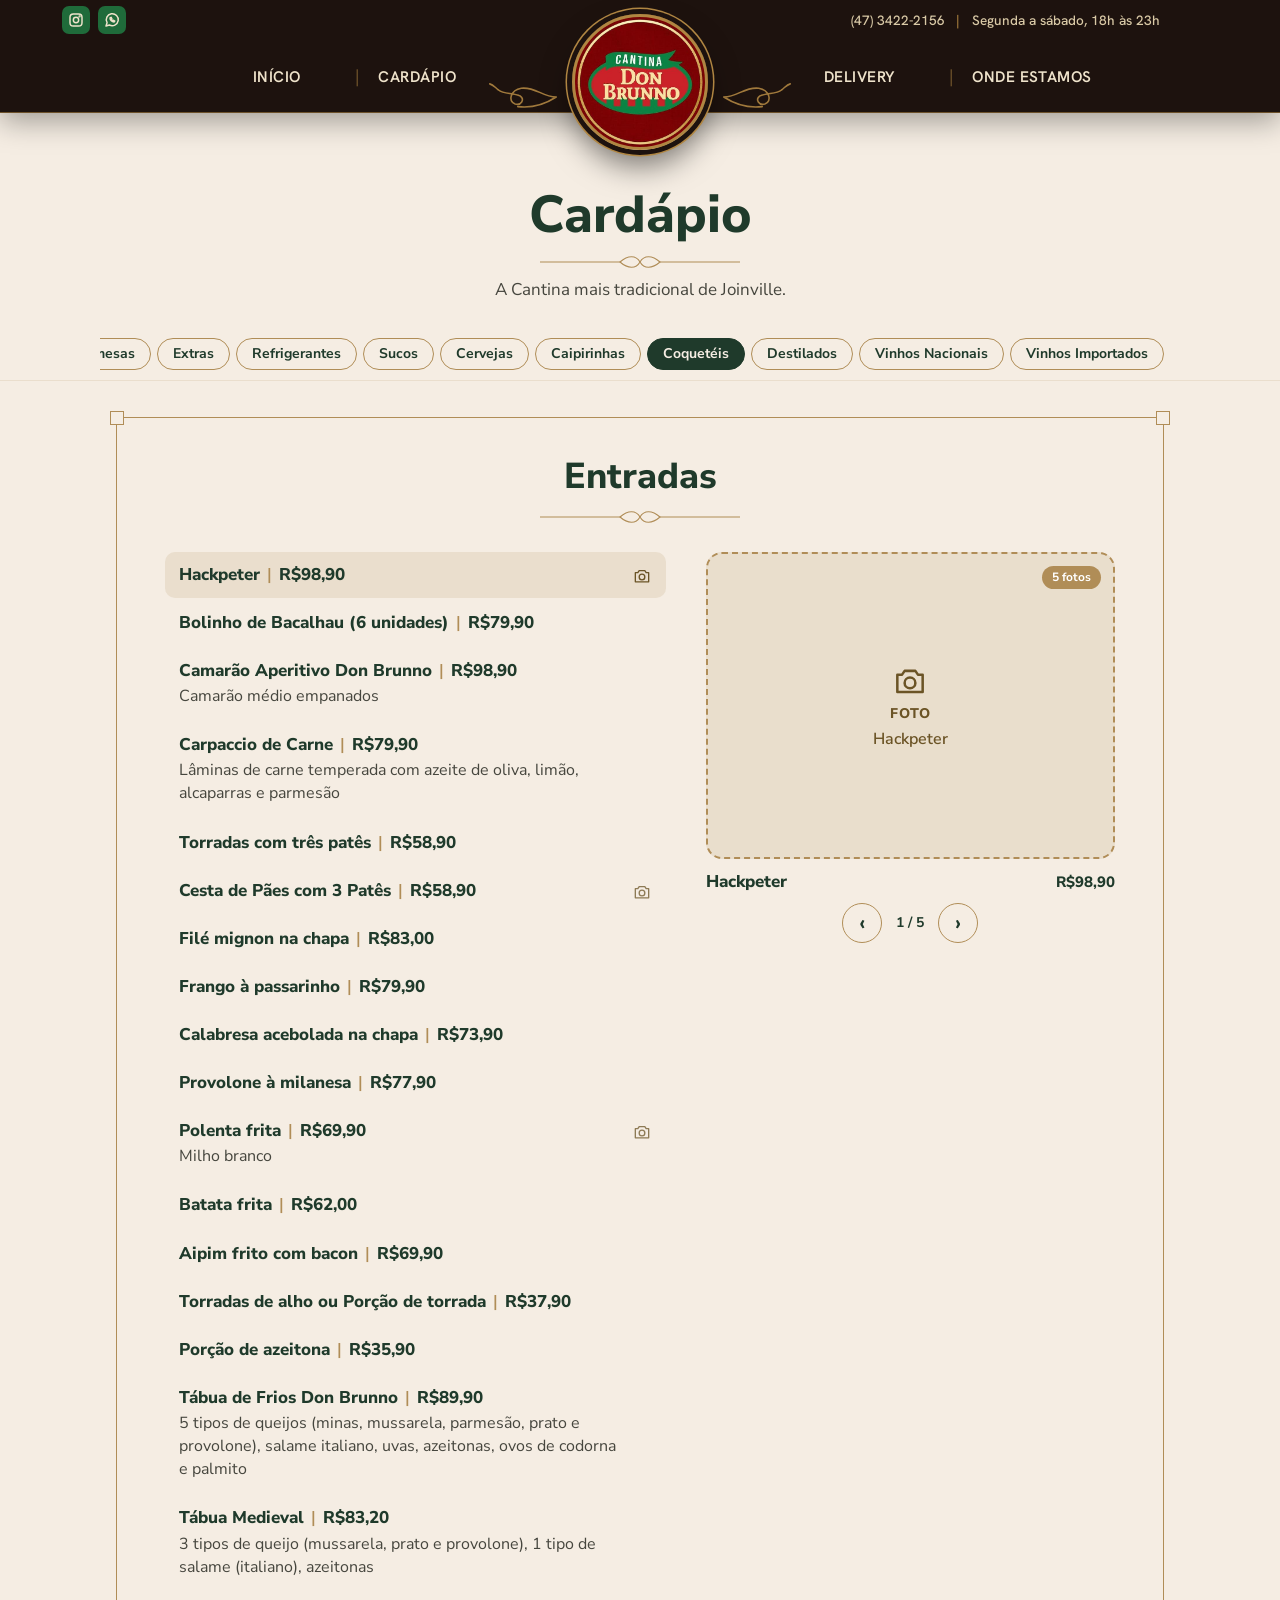
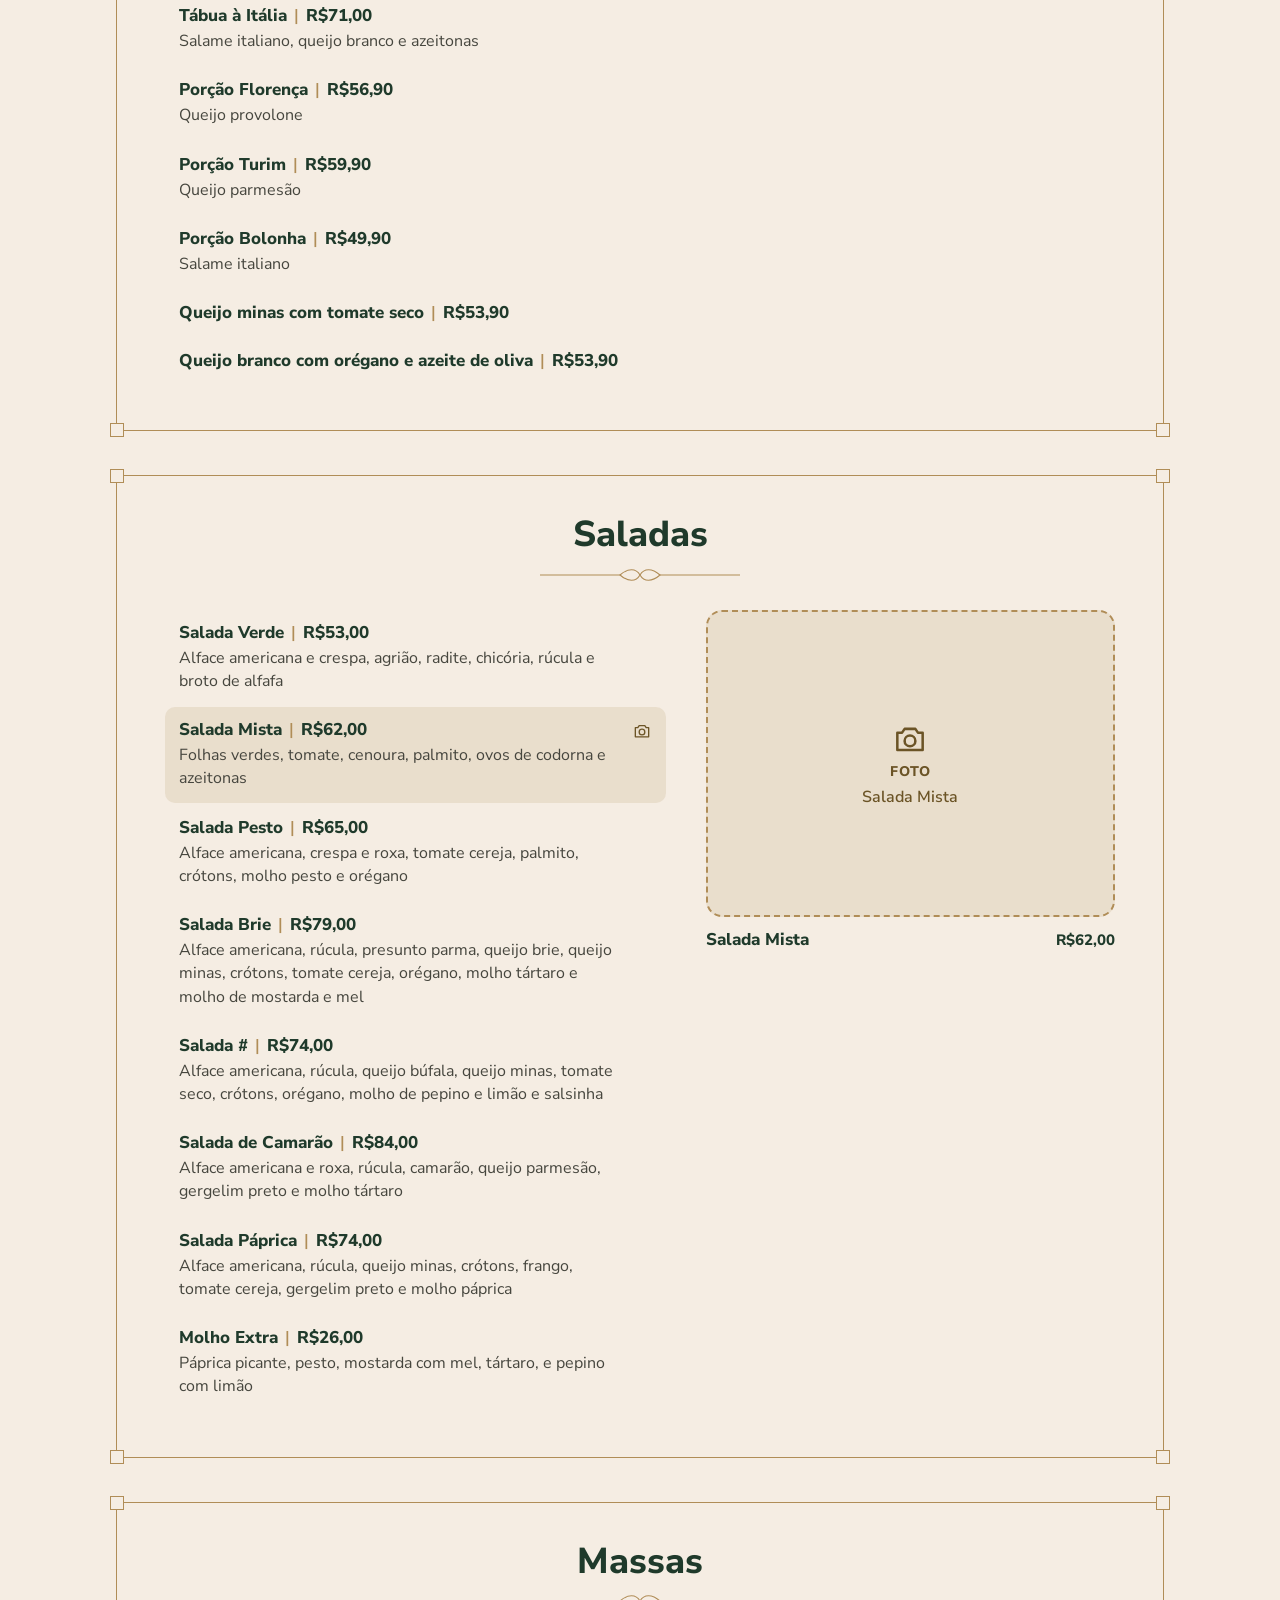
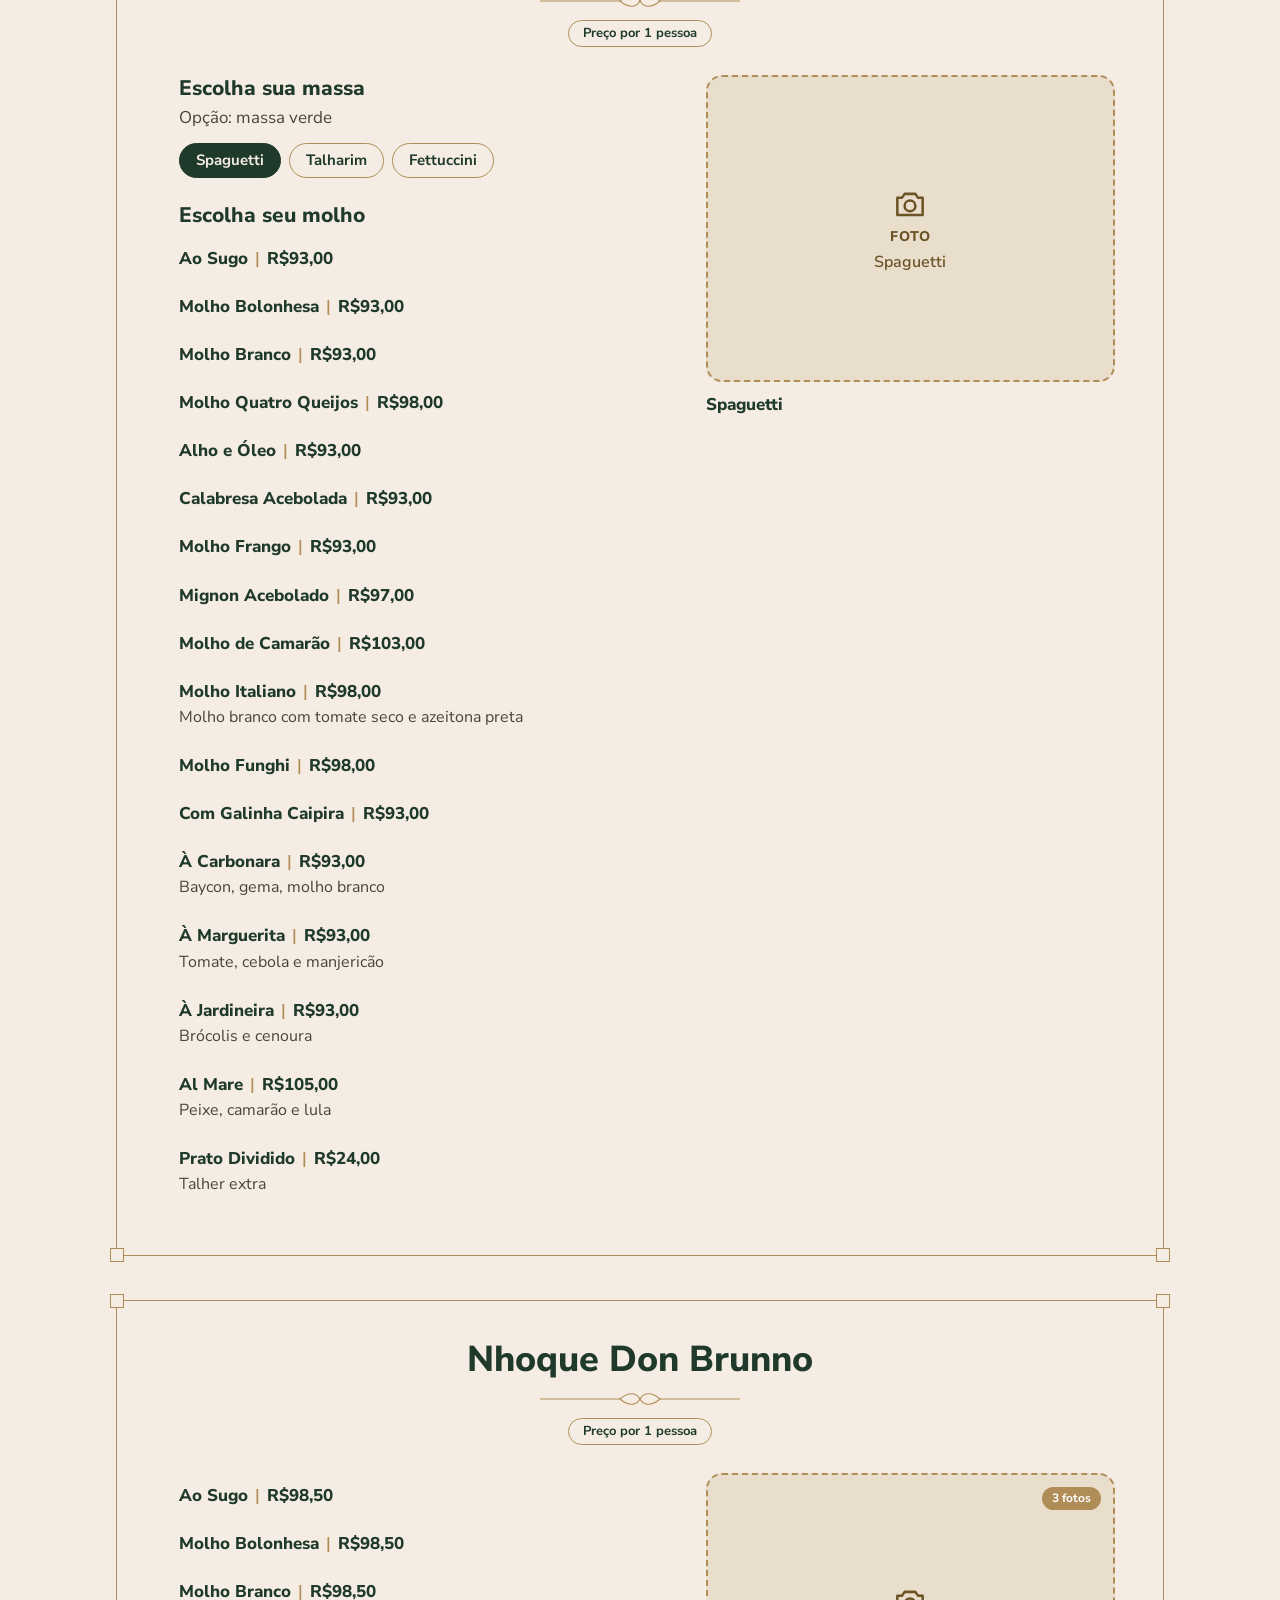
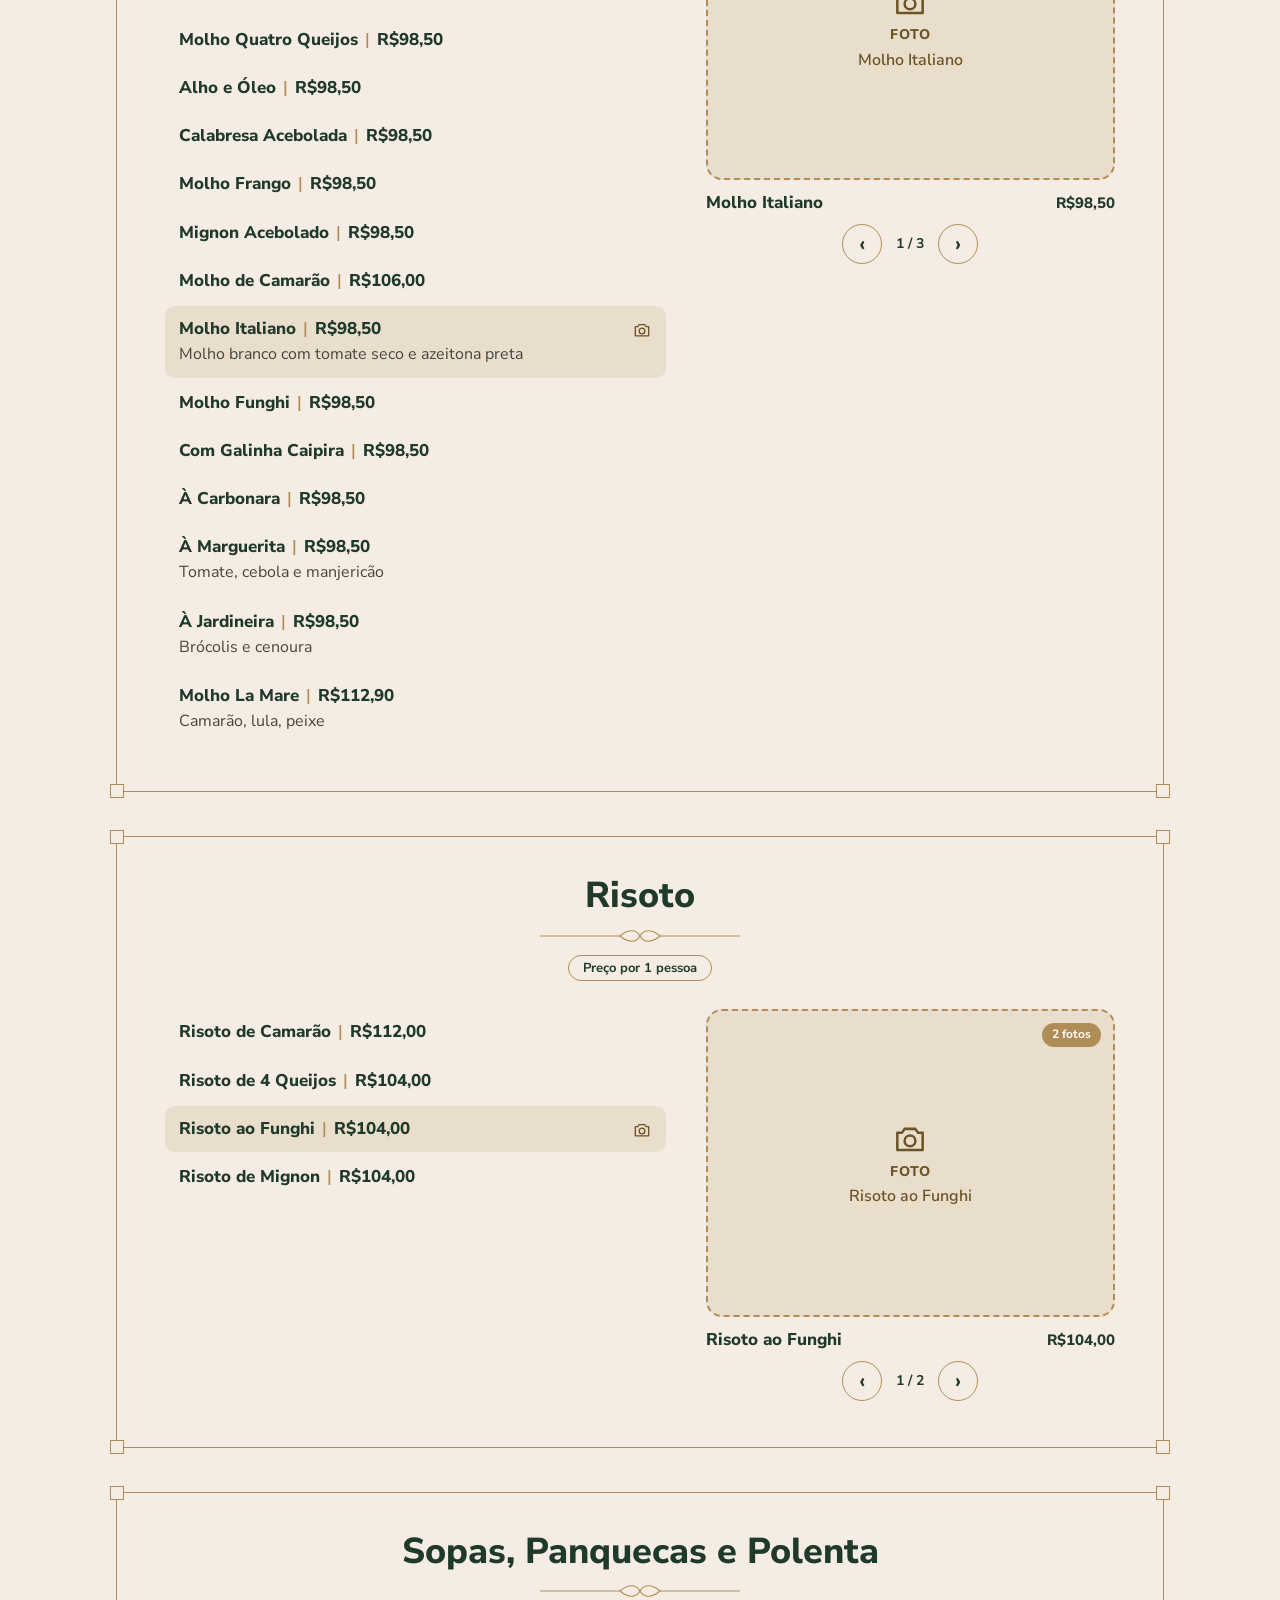
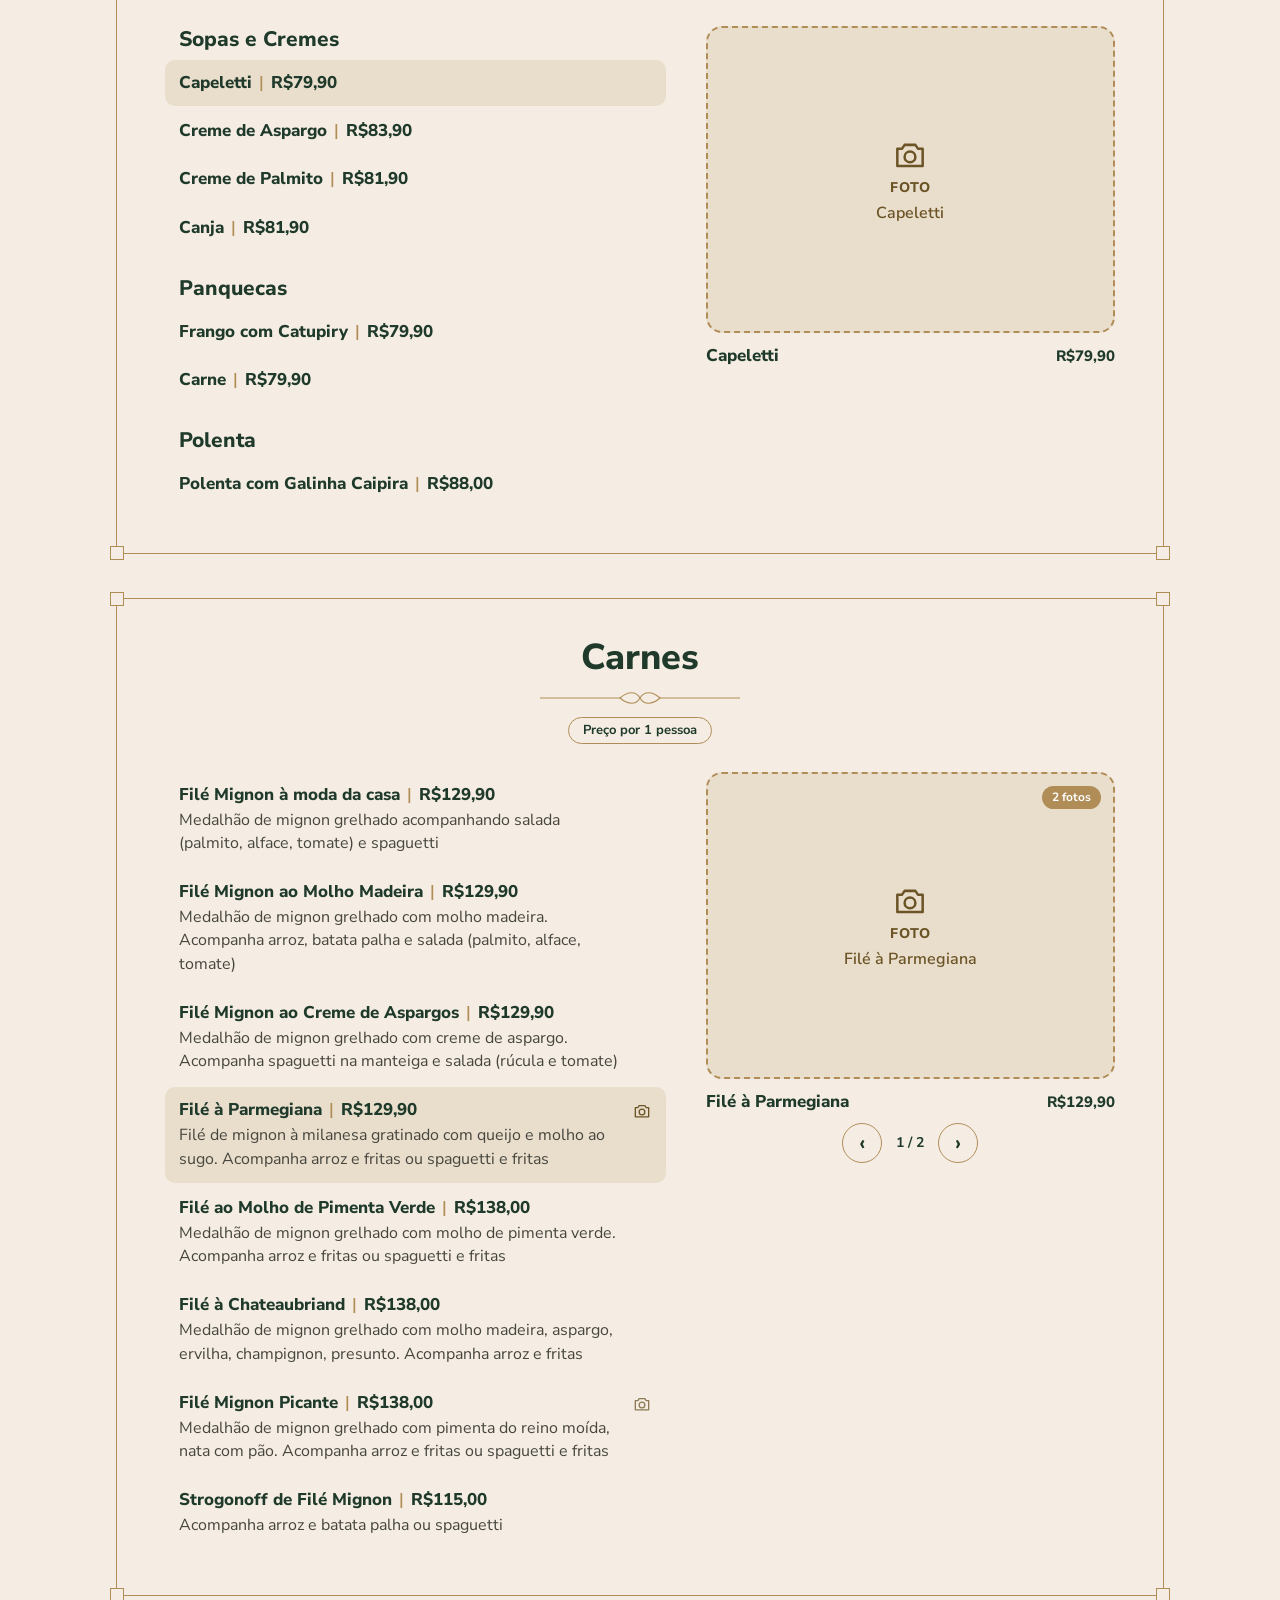
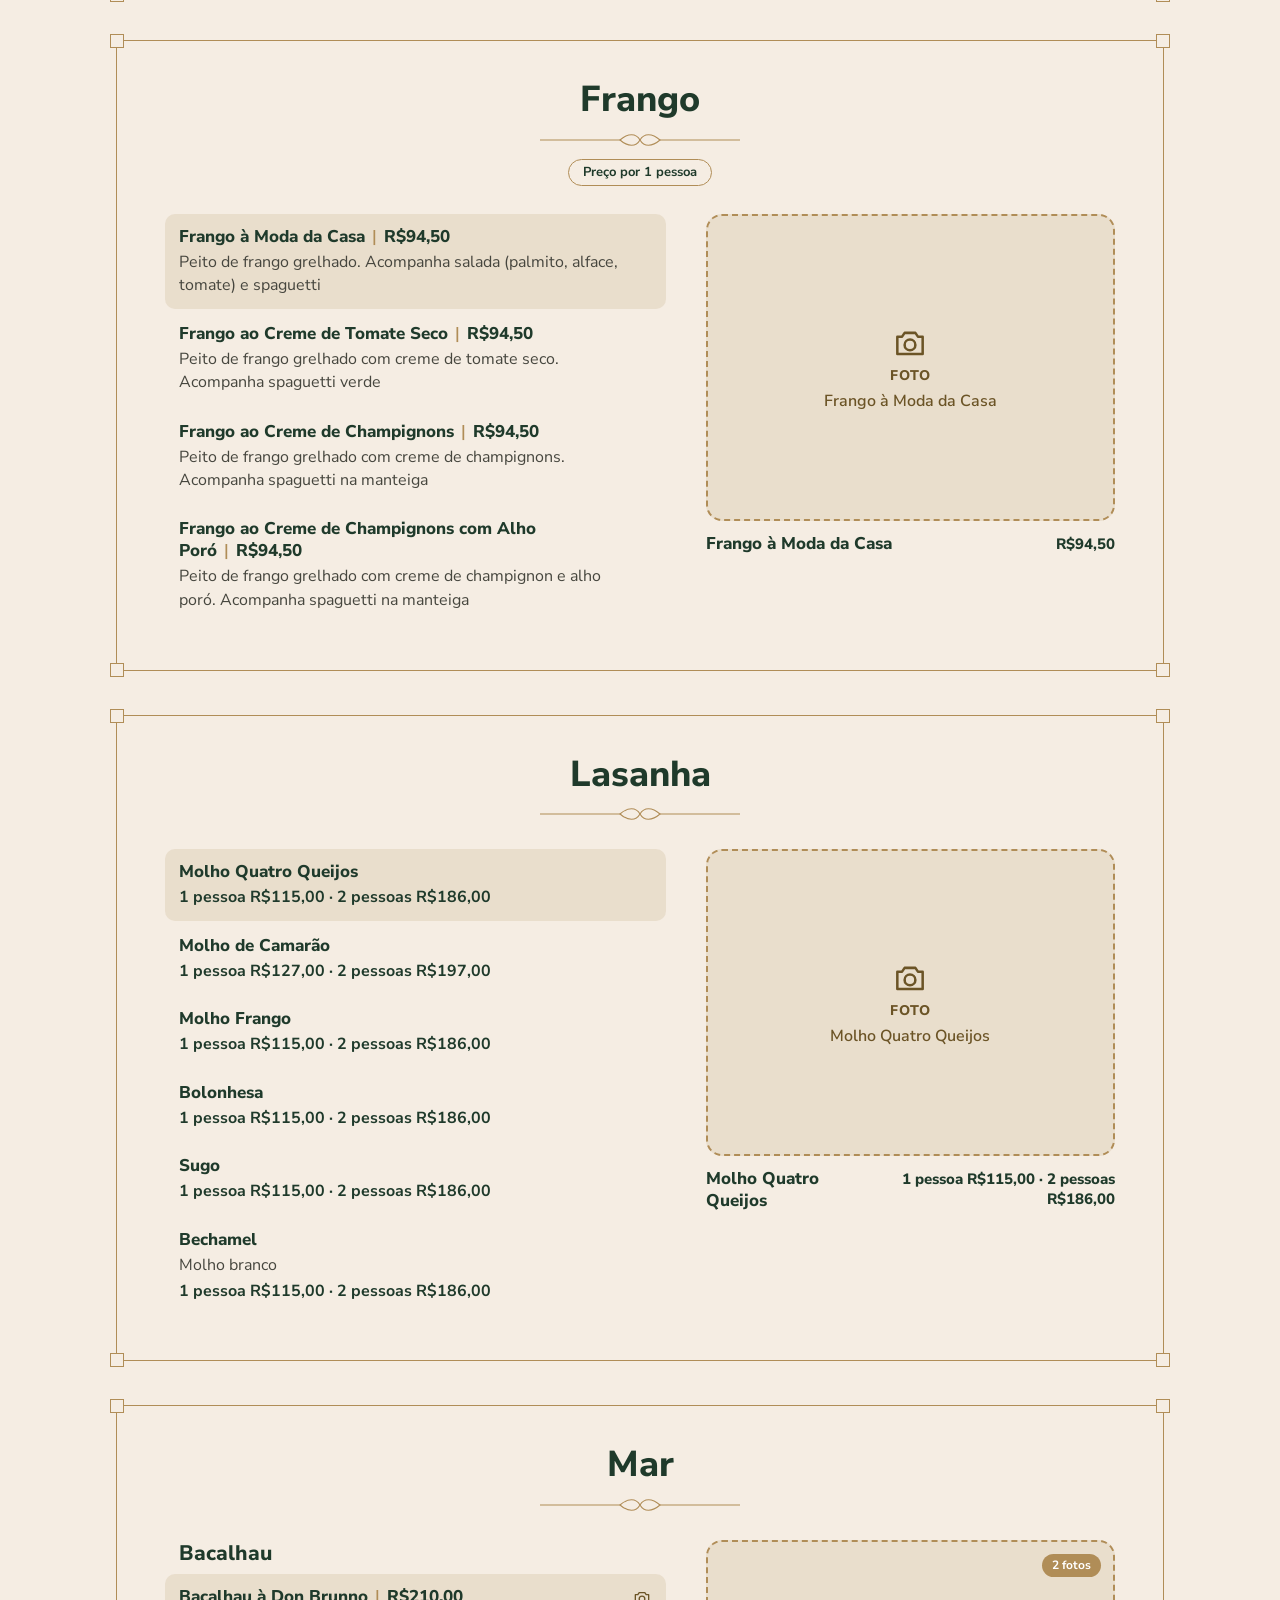
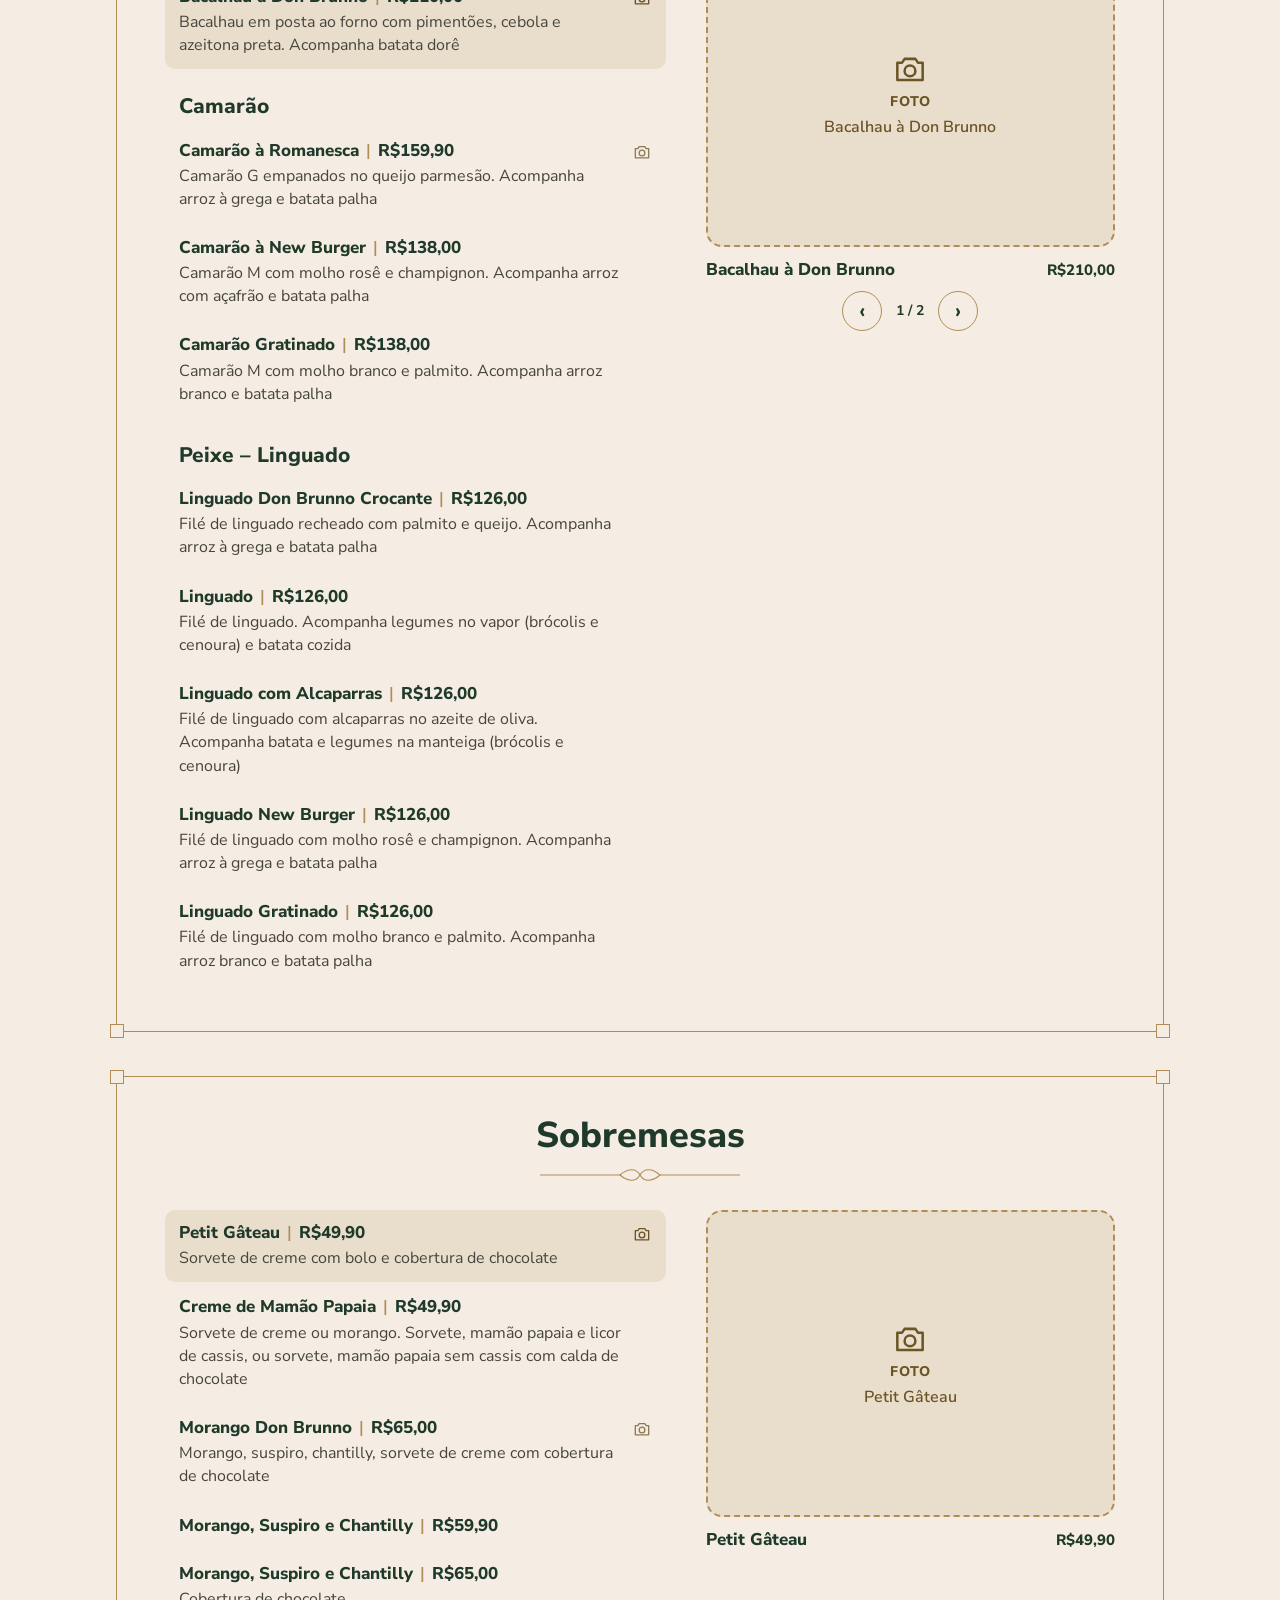
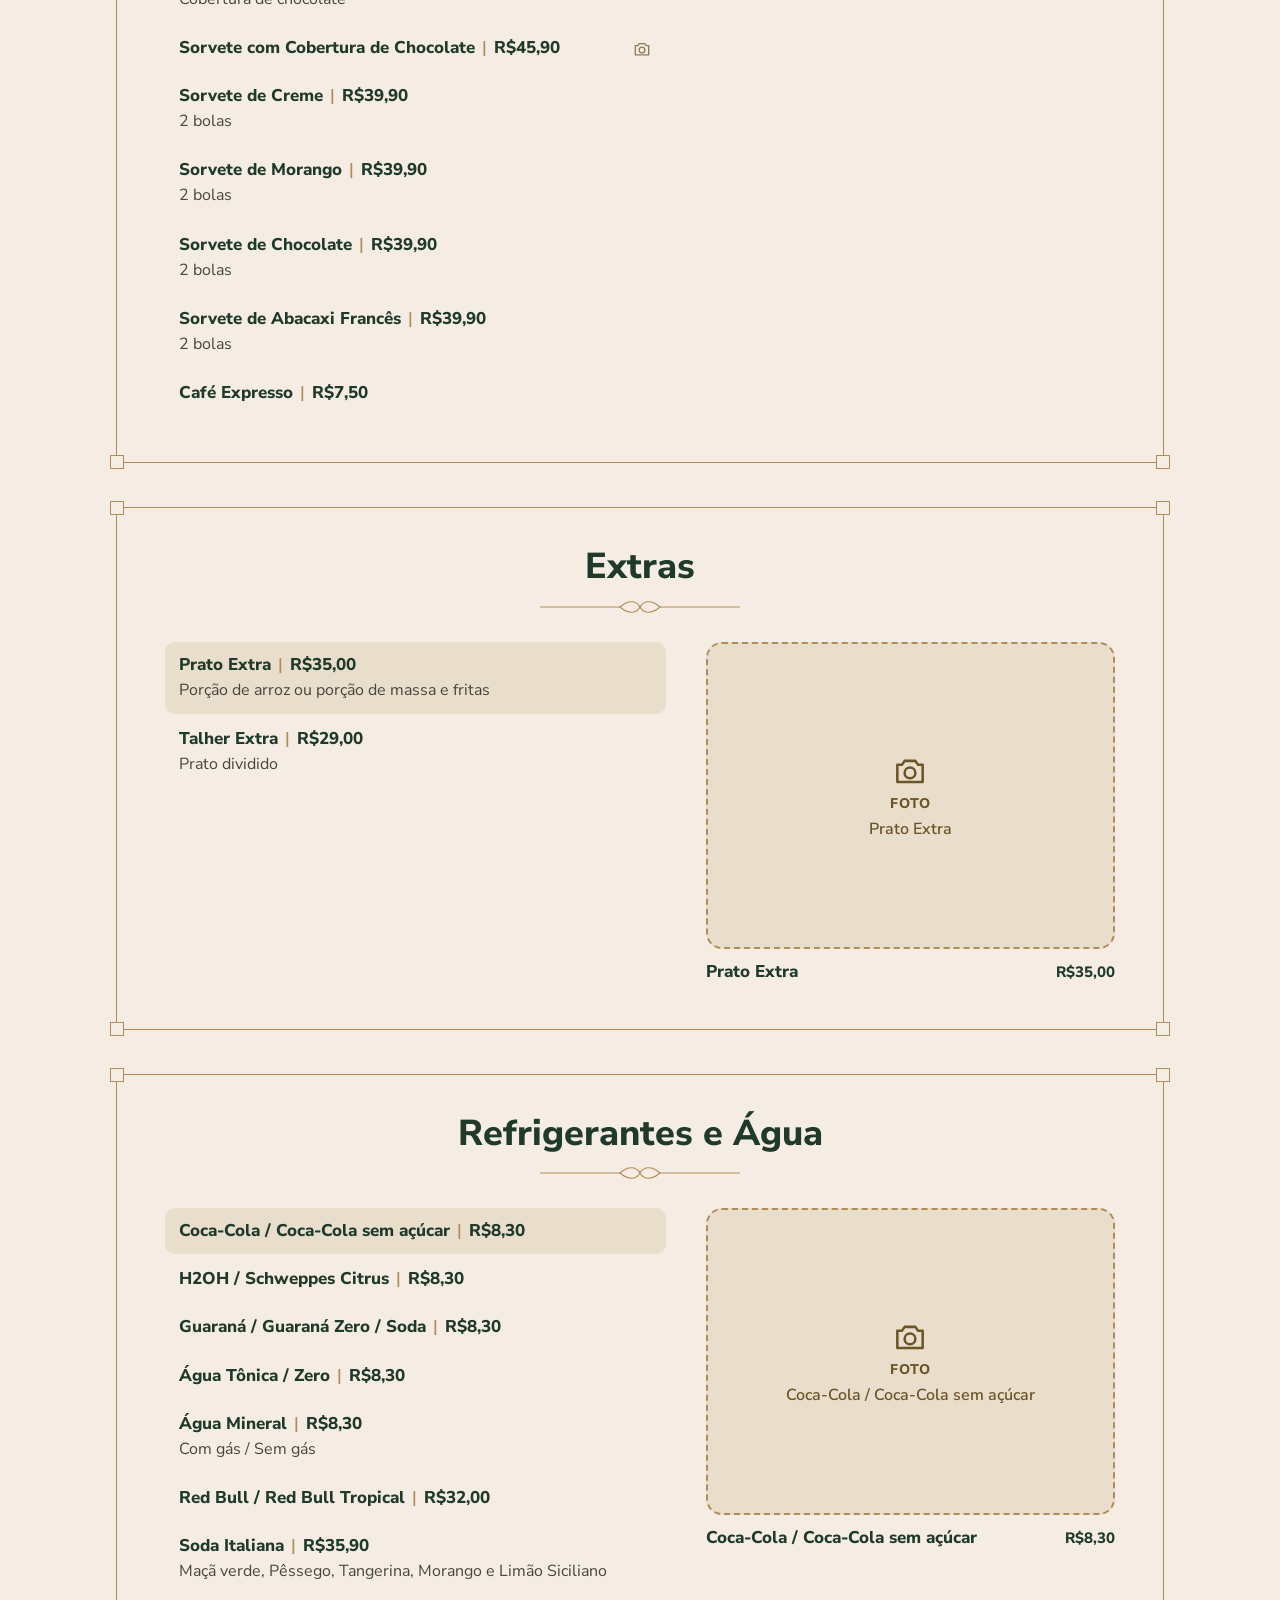
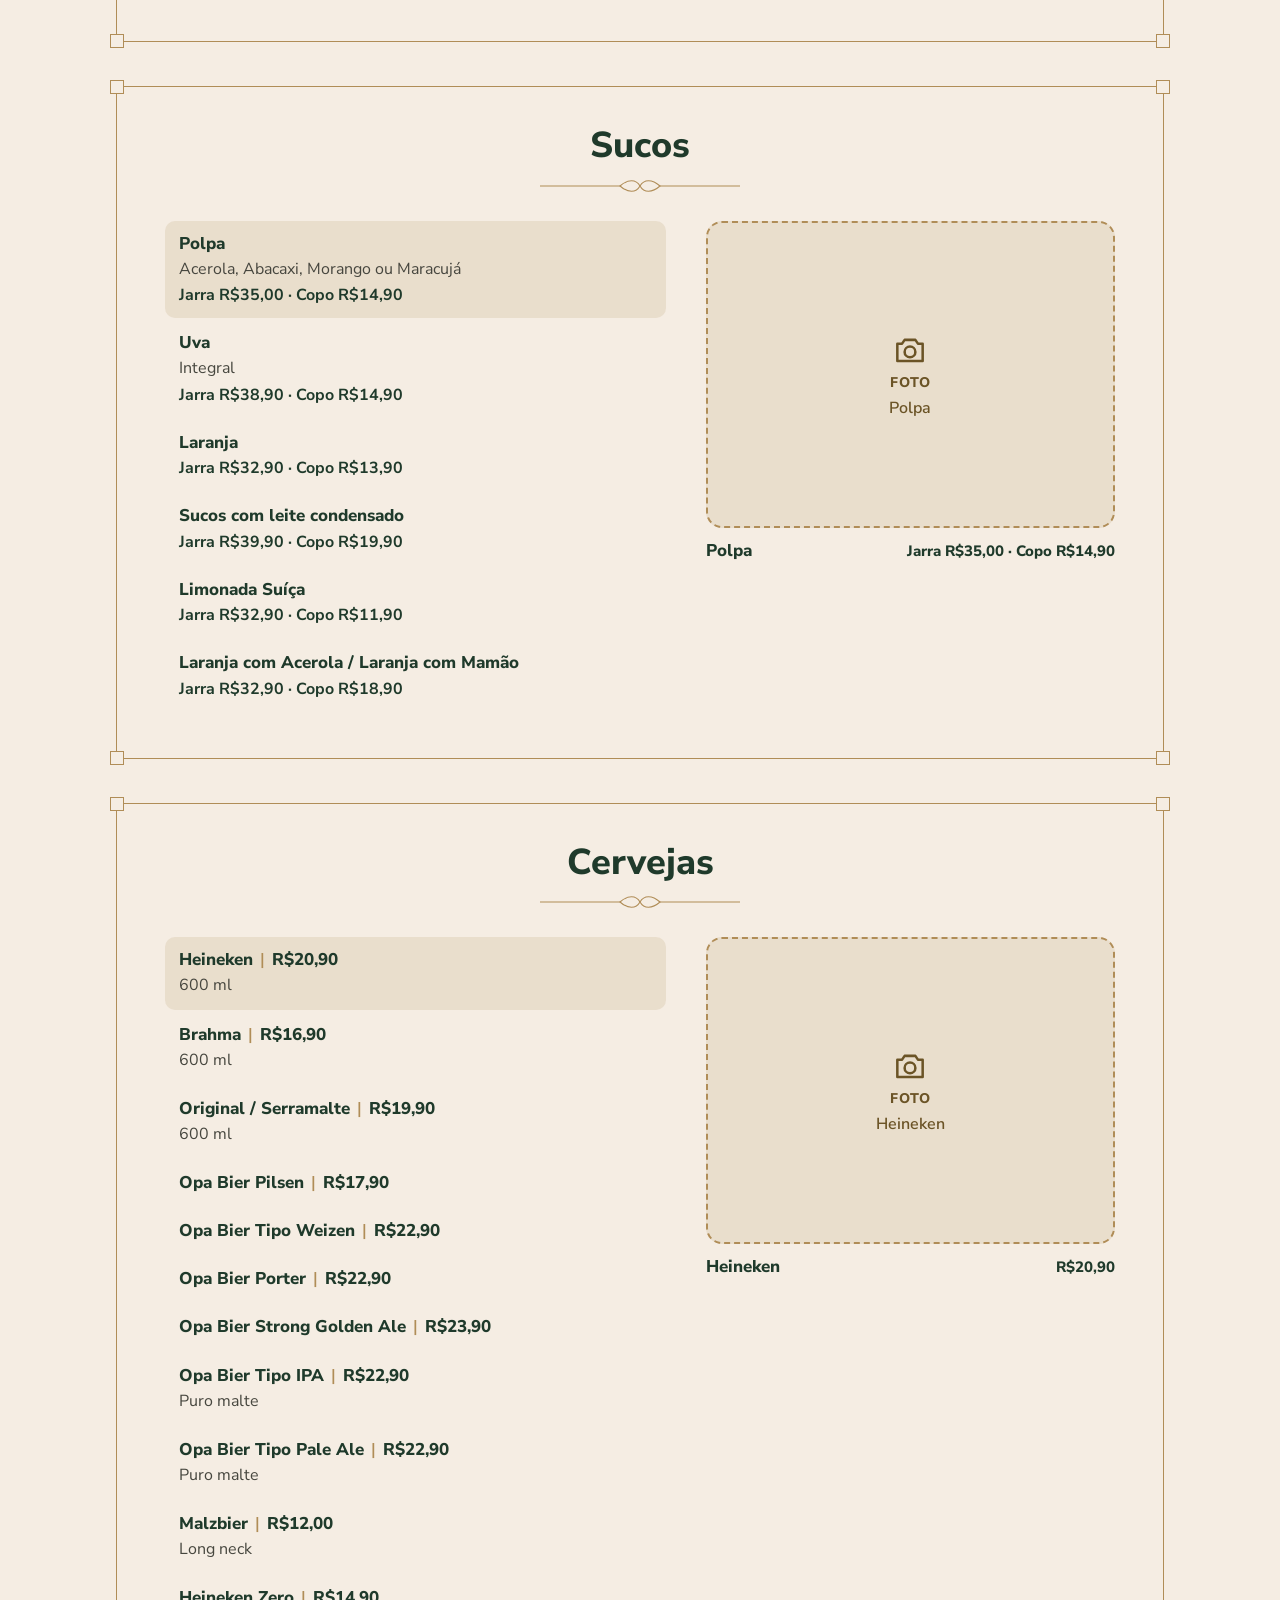
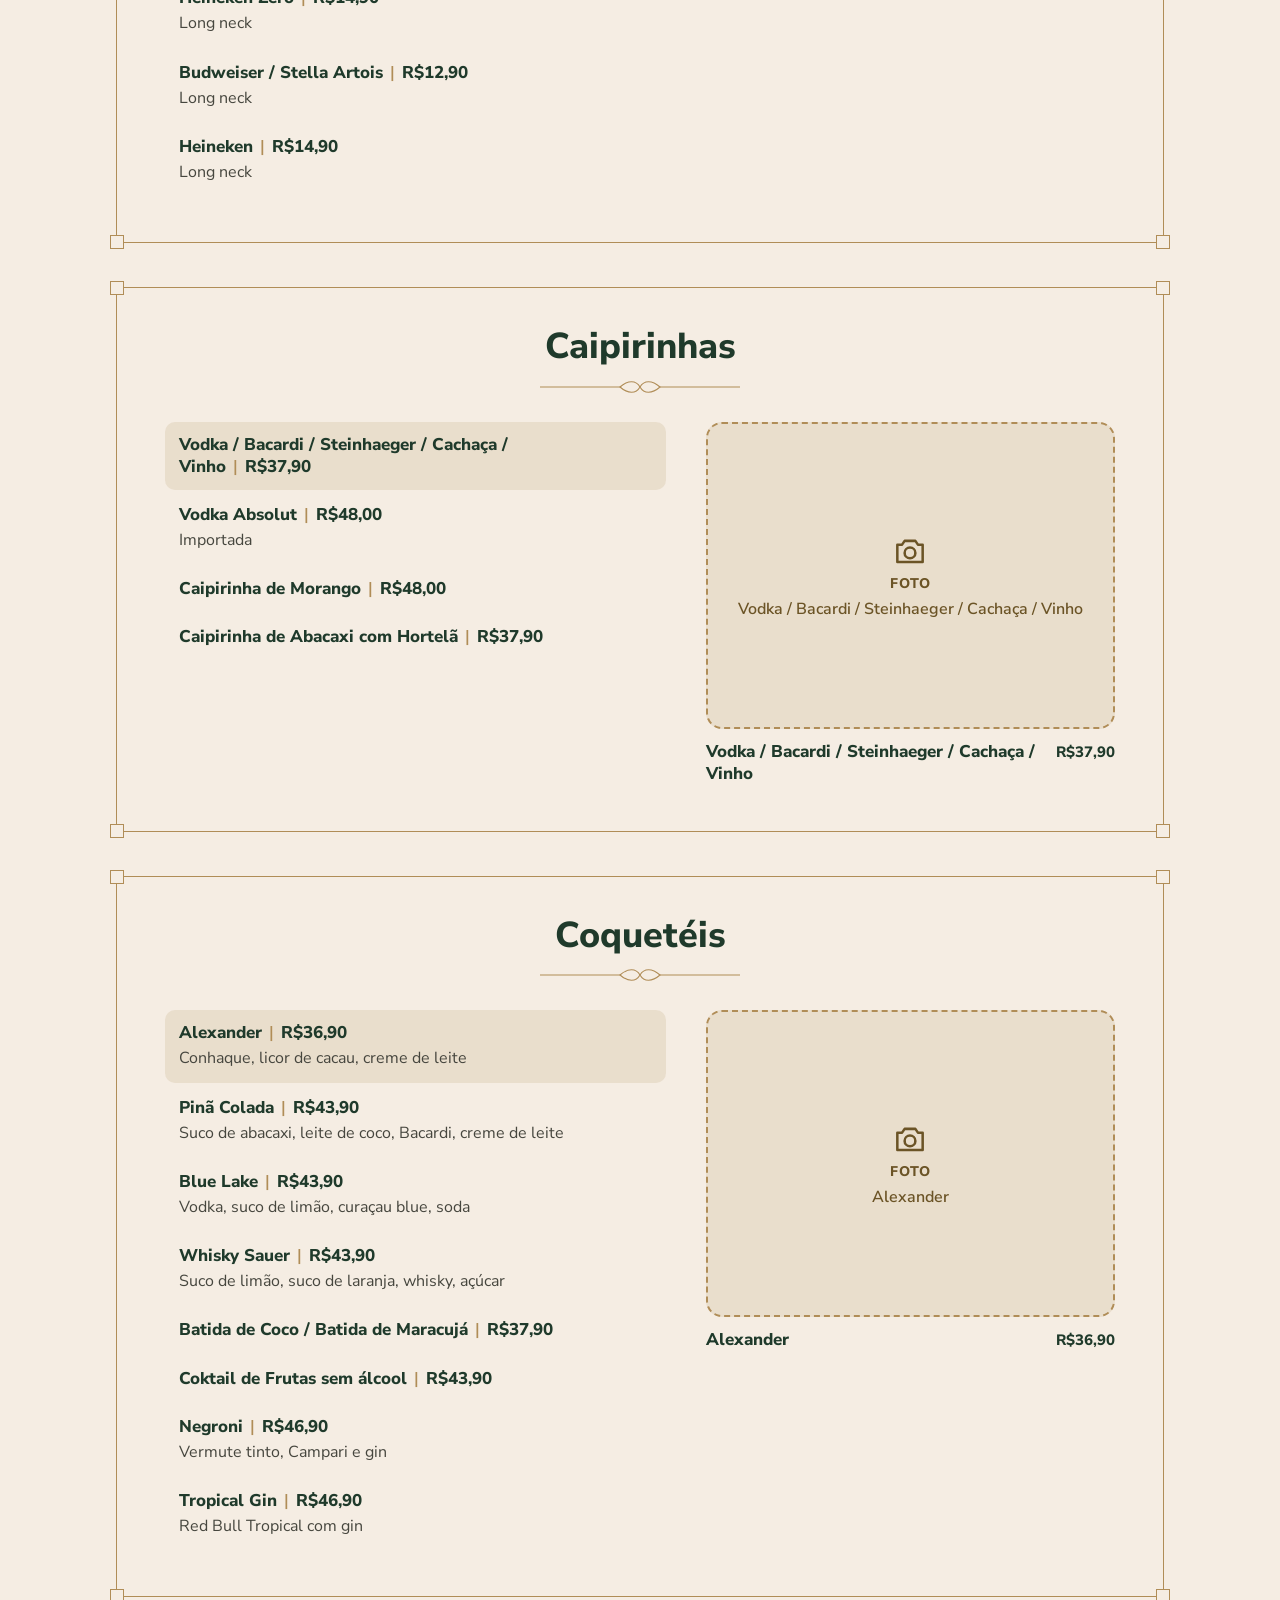
==== commit 5d5182ea: "Atualização do site" ====
--- a/cardapio.html
+++ b/cardapio.html
@@ -5,8 +5,119 @@
 <meta name="viewport" content="width=device-width, initial-scale=1, viewport-fit=cover">
 <title>Cardápio – Cantina Don Brunno</title>
 <link rel="preconnect" href="https://fonts.googleapis.com"><link rel="preconnect" href="https://fonts.gstatic.com" crossorigin>
-<link href="https://fonts.googleapis.com/css2?family=Playfair+Display:ital,wght@0,400;0,500;0,600;1,400;1,500&family=Hanken+Grotesk:wght@400;500;600&display=swap" rel="stylesheet">
+<link href="https://fonts.googleapis.com/css2?family=Playfair+Display:ital,wght@0,400;0,500;0,600;1,400;1,500&family=Hanken+Grotesk:wght@400;500;600&family=Nunito+Sans:wght@400;600;700;800&display=swap" rel="stylesheet">
 <link rel="stylesheet" href="css/style.css">
+<style>
+/* =====================================================================
+   Layout do cardápio (tudo dentro de #dm, para não mexer no resto do site)
+   A fonte do cardápio é a Nunito Sans (simples e fácil de ler).
+   Para trocar, mude só a linha --f abaixo.
+   ===================================================================== */
+#dm{
+  --f:'Nunito Sans',system-ui,-apple-system,'Segoe UI',Roboto,sans-serif;
+  --bg:#F5EDE3;          /* fundo creme */
+  --green:#1F3A2B;       /* títulos, nomes e preços */
+  --mink:#46463E;        /* ingredientes */
+  --gold:#B08D57;        /* molduras e ornamentos */
+  --gold-soft:rgba(176,141,87,.16);
+  --gold-ink:#6B5426;    /* texto dos campos de foto */
+  background:var(--bg);color:var(--mink);
+  font:400 17px/1.5 var(--f);
+}
+#dm button{font:inherit;color:inherit}
+
+/* ---------- título ---------- */
+#dm .dm-top{text-align:center;padding:4.6rem 20px 26px}
+#dm .dm-top h1{font:800 clamp(36px,6vw,52px)/1.1 var(--f);color:var(--green)}
+#dm .dm-top p{margin-top:8px}
+
+/* ---------- ornamento ---------- */
+#dm .orn{display:block;width:200px;height:14px;margin:12px auto 0}
+#dm .orn path,#dm .orn line{stroke:var(--gold);fill:none;stroke-width:1.1}
+
+/* ---------- abas de categorias (ficam logo abaixo do cabeçalho) ---------- */
+#dm .tabs{position:sticky;top:76px;z-index:30;background:var(--bg);border-bottom:1px solid var(--gold-soft)}
+#dm .tabs ul{display:flex;gap:6px;margin:0 auto;padding:10px 16px;list-style:none;overflow-x:auto;scrollbar-width:none;max-width:1080px}
+#dm .tabs ul::-webkit-scrollbar{display:none}
+#dm .tabs a{display:block;white-space:nowrap;padding:8px 15px;border:1px solid var(--gold);border-radius:999px;color:var(--green);text-decoration:none;font:700 14px/1 var(--f)}
+#dm .tabs a.on,#dm .tabs a:hover{background:var(--green);border-color:var(--green);color:var(--bg)}
+
+/* ---------- seção com moldura dourada ---------- */
+#dm main{max-width:1080px;margin:0 auto;padding:36px 16px 24px}
+#dm .sec{position:relative;border:1px solid var(--gold);margin:0 0 44px;padding:38px clamp(18px,4vw,48px) 46px;scroll-margin-top:140px}
+#dm .sec .c{position:absolute;width:14px;height:14px;background:var(--bg);border:1px solid var(--gold)}
+#dm .sec .c.tl{top:-7px;left:-7px}#dm .sec .c.tr{top:-7px;right:-7px}
+#dm .sec .c.bl{bottom:-7px;left:-7px}#dm .sec .c.br{bottom:-7px;right:-7px}
+#dm .sec>header{text-align:center;margin-bottom:28px}
+#dm .sec h2{font:800 clamp(26px,4vw,36px)/1.15 var(--f);color:var(--green)}
+#dm .tag{display:inline-block;margin-top:12px;padding:4px 14px;border:1px solid var(--gold);border-radius:999px;font:700 13px/1.3 var(--f);color:var(--green)}
+
+/* ---------- subtítulos dentro da seção ---------- */
+#dm .gh{list-style:none}
+#dm .gh h3,#dm .dm-sub,#dm .pick h3{font:800 21px/1.25 var(--f);color:var(--green)}
+#dm .gh h3{margin:22px 0 6px;padding:0 14px}
+#dm .gh:first-child h3{margin-top:0}
+
+/* ---------- seções com foto: lista à esquerda, foto à direita ---------- */
+#dm .grid{display:grid;grid-template-columns:minmax(0,1.1fr) minmax(0,.9fr);gap:40px;align-items:start}
+#dm .its{list-style:none;display:flex;flex-direction:column;gap:2px}
+#dm .dm-it{position:relative;display:block;width:100%;text-align:left;padding:12px 44px 12px 14px;border:0;border-radius:10px;background:transparent;cursor:pointer}
+#dm .dm-it:hover,#dm .dm-it.on{background:var(--gold-soft)}
+#dm .dm-it:focus-visible,#dm .chip:focus-visible,#dm .nav button:focus-visible{outline:2px solid var(--green);outline-offset:2px}
+#dm .nm{display:block;font:800 17px/1.3 var(--f);color:var(--green)}
+#dm .nm .sep{margin:0 .4em;font-weight:600;color:var(--gold)}
+#dm .ds{display:block;margin-top:3px;font-size:16px;line-height:1.45;color:var(--mink)}
+#dm .ci{position:absolute;top:14px;right:14px;width:20px;height:20px;stroke:var(--gold-ink);fill:none;stroke-width:1.6;stroke-linecap:round;stroke-linejoin:round;opacity:.75}
+#dm .dm-it.on .ci{opacity:1}
+
+/* preços com mais de um valor (Taça / Jarra, 1 pessoa / 2 pessoas...) */
+#dm .dm-mp{display:block;margin-top:3px;font:700 16px/1.4 var(--f);color:var(--green)}
+
+/* escolha da massa */
+#dm .pick{margin:0 0 24px;padding:0 14px}
+#dm .pick h3{margin:0 0 4px}
+#dm .pick .note{margin:0 0 12px}
+#dm .chips{display:flex;flex-wrap:wrap;gap:8px}
+#dm .chip{padding:9px 16px;border:1px solid var(--gold);border-radius:999px;background:transparent;cursor:pointer;font:700 15px/1 var(--f);color:var(--green)}
+#dm .chip:hover,#dm .chip.on{background:var(--green);border-color:var(--green);color:var(--bg)}
+#dm .dm-sub{margin:0 0 8px;padding:0 14px}
+
+/* ---------- painel de foto (fica fixo ao rolar) ---------- */
+#dm .panel{position:sticky;top:148px}
+#dm .dmph{position:relative;display:flex;flex-direction:column;align-items:center;justify-content:center;gap:6px;text-align:center;
+  aspect-ratio:4/3;border:2px dashed var(--gold);border-radius:16px;background:var(--gold-soft);color:var(--gold-ink);padding:16px;overflow:hidden}
+#dm .dmph svg{width:38px;height:38px;stroke:currentColor;fill:none;stroke-width:1.6;stroke-linecap:round;stroke-linejoin:round}
+#dm .dmph b{font:800 14px/1.2 var(--f);letter-spacing:.08em;text-transform:uppercase}
+#dm .dmph span{font:600 16px/1.25 var(--f)}
+#dm .dmph em{position:absolute;top:12px;right:12px;padding:2px 10px;border-radius:999px;background:var(--gold);color:#fff;font:700 12px/1.6 var(--f);font-style:normal}
+#dm .dmph img{position:absolute;inset:0;width:100%;height:100%;object-fit:cover}
+#dm .fade{animation:dmfade .28s ease}
+@keyframes dmfade{from{opacity:0;transform:translateY(6px)}to{opacity:1;transform:none}}
+#dm .cap{display:flex;justify-content:space-between;align-items:baseline;gap:12px;margin-top:12px}
+#dm .cap strong{font:800 17px/1.3 var(--f);color:var(--green)}
+#dm .cap span{text-align:right;font:800 15px/1.3 var(--f);color:var(--green)}
+#dm .nav{display:flex;justify-content:center;align-items:center;gap:14px;margin-top:10px;font:700 14px/1 var(--f);color:var(--green)}
+#dm .nav button{width:40px;height:40px;border:1px solid var(--gold);border-radius:50%;background:transparent;cursor:pointer;font-size:22px;line-height:1}
+#dm .nav button:hover{background:var(--green);border-color:var(--green);color:var(--bg)}
+#dm .mob{display:none}   /* foto que abre dentro da lista (só celular) */
+
+/* ---------- celular ---------- */
+@media (max-width:980px){
+  #dm .tabs{top:66px}
+  #dm .dm-top{padding-top:5.4rem}
+  #dm .sec{scroll-margin-top:128px}
+}
+@media (max-width:820px){
+  #dm{font-size:16.5px}
+  #dm .sec{padding:32px 14px 34px}
+  #dm .grid{grid-template-columns:1fr}
+  #dm .panel{display:none}
+  #dm .mob{display:block;padding:4px 14px 14px}
+  #dm .mob[hidden]{display:none}
+  #dm .pick,#dm .dm-sub{padding:0 12px}
+}
+@media (prefers-reduced-motion:reduce){#dm .fade{animation:none}}
+</style>
 </head>
 <body class="pg">
 <header id="hd">
@@ -21,21 +132,529 @@
  </div></div>
   <nav id="mm"><span class="ph mlogo" data-s="logo"></span><ul><li><a href="index.html">Início</a></li><li><a href="cardapio.html">Cardápio</a></li><li><a href="index.html#delivery">Delivery</a></li><li><a href="index.html#contato">Onde estamos</a></li><li><a href="https://wa.me/5547996663839" class="sm">WhatsApp</a></li><li><a href="https://www.instagram.com/cantinadonbrunno" class="sm">Instagram</a></li></ul><div class="trib mt"></div></nav>
 </header>
-<section class="cb-cover"><div class="w">
- <i class="cb-orn" aria-hidden="true"></i>
- <h1>Cardápio</h1>
- <p class="cb-slogan">A Cantina mais tradicional de Joinville.</p>
- <p class="cb-lead">As massas clássicas, os risotos, as carnes nobres e as famosas lasanhas compõem o nosso cardápio, junto com uma carta de vinhos cuidadosamente selecionada.</p>
- <p class="cb-hint">Toque numa categoria abaixo para ir direto até ela</p>
-</div></section>
-<nav class="cb-tabs" aria-label="Categorias do cardápio"><ul id="tabs"></ul></nav>
-<main id="menu"></main>
+
+<div id="dm">
+  <div class="dm-top">
+    <h1>Cardápio</h1>
+    <svg class="orn" viewBox="0 0 200 14" aria-hidden="true"><line x1="0" y1="7" x2="80" y2="7"/><line x1="120" y1="7" x2="200" y2="7"/><path d="M80 7C88 0 96 0 100 7C104 14 112 14 120 7C112 0 104 0 100 7C96 14 88 14 80 7Z"/></svg>
+    <p>A Cantina mais tradicional de Joinville.</p>
+  </div>
+  <nav class="tabs" aria-label="Categorias do cardápio"><ul id="tabs"></ul></nav>
+  <main id="menu"></main>
+</div>
+
 <footer class="foot"><div class="w fm"><span class="ph" data-s="logo" role="img" aria-label="Logo Cantina Don Brunno"></span>
  <p>Venha nos conhecer! Na Cantina Don Brunno, a tradição, o sabor e o carinho de uma mesa familiar esperam por você. Seja bem-vindo, e volte sempre.</p><span></span></div>
 <div class="w"><p class="cp">© 2026 Cantina Don Brunno – A Cantina mais tradicional de Joinville – Todos os direitos reservados.</p></div></footer>
+
 <script src="js/img.js"></script>
 <script src="js/main.js"></script>
-<script src="js/data.js"></script>
-<script src="js/cardapio.js"></script>
+<script>
+/* =====================================================================
+   COMO EDITAR
+   1) ITENS: cada linha é "Nome|Ingredientes|Preço".
+        - Preço único:     "98,90"            → aparece R$98,90
+        - Vários preços:   "Jarra 35,00;Copo 14,90"
+        - Subtítulo:       "## Nome do subtítulo"
+        - Ingredientes podem ficar em branco: "Nome||98,90"
+   2) FOTOS: em FOTOS, "Seção|Nome do item": número = quantas fotos o prato
+      terá (mostra o campo destacado). Quando tiver as imagens, troque o
+      número pela lista de arquivos, por exemplo:
+      'Entradas|Hackpeter':['img/pratos/hackepeter-1.jpg','img/pratos/hackepeter-2.jpg']
+   3) Todas as seções (comidas, bebidas e vinhos) usam o mesmo layout: nome à esquerda, foto à direita.
+   ===================================================================== */
+
+const SECOES=[
+ {id:'entradas',t:'Entradas',itens:[
+  "Hackpeter||98,90",
+  "Bolinho de Bacalhau (6 unidades)||79,90",
+  "Camarão Aperitivo Don Brunno|Camarão médio empanados|98,90",
+  "Carpaccio de Carne|Lâminas de carne temperada com azeite de oliva, limão, alcaparras e parmesão|79,90",
+  "Torradas com três patês||58,90",
+  "Cesta de Pães com 3 Patês||58,90",
+  "Filé mignon na chapa||83,00",
+  "Frango à passarinho||79,90",
+  "Calabresa acebolada na chapa||73,90",
+  "Provolone à milanesa||77,90",
+  "Polenta frita|Milho branco|69,90",
+  "Batata frita||62,00",
+  "Aipim frito com bacon||69,90",
+  "Torradas de alho ou Porção de torrada||37,90",
+  "Porção de azeitona||35,90",
+  "Tábua de Frios Don Brunno|5 tipos de queijos (minas, mussarela, parmesão, prato e provolone), salame italiano, uvas, azeitonas, ovos de codorna e palmito|89,90",
+  "Tábua Medieval|3 tipos de queijo (mussarela, prato e provolone), 1 tipo de salame (italiano), azeitonas|83,20",
+  "Tábua à Itália|Salame italiano, queijo branco e azeitonas|71,00",
+  "Porção Florença|Queijo provolone|56,90",
+  "Porção Turim|Queijo parmesão|59,90",
+  "Porção Bolonha|Salame italiano|49,90",
+  "Queijo minas com tomate seco||53,90",
+  "Queijo branco com orégano e azeite de oliva||53,90"]},
+
+ {id:'saladas',t:'Saladas',itens:[
+  "Salada Verde|Alface americana e crespa, agrião, radite, chicória, rúcula e broto de alfafa|53,00",
+  "Salada Mista|Folhas verdes, tomate, cenoura, palmito, ovos de codorna e azeitonas|62,00",
+  "Salada Pesto|Alface americana, crespa e roxa, tomate cereja, palmito, crótons, molho pesto e orégano|65,00",
+  "Salada Brie|Alface americana, rúcula, presunto parma, queijo brie, queijo minas, crótons, tomate cereja, orégano, molho tártaro e molho de mostarda e mel|79,00",
+  "Salada #|Alface americana, rúcula, queijo búfala, queijo minas, tomate seco, crótons, orégano, molho de pepino e limão e salsinha|74,00",
+  "Salada de Camarão|Alface americana e roxa, rúcula, camarão, queijo parmesão, gergelim preto e molho tártaro|84,00",
+  "Salada Páprica|Alface americana, rúcula, queijo minas, crótons, frango, tomate cereja, gergelim preto e molho páprica|74,00",
+  "Molho Extra|Páprica picante, pesto, mostarda com mel, tártaro, e pepino com limão|26,00"]},
+
+ {id:'massas',t:'Massas',tag:'Preço por 1 pessoa',
+  massa:{nota:'Opção: massa verde',opcoes:['Spaguetti','Talharim','Fettuccini']},
+  itens:[
+  "Ao Sugo||93,00",
+  "Molho Bolonhesa||93,00",
+  "Molho Branco||93,00",
+  "Molho Quatro Queijos||98,00",
+  "Alho e Óleo||93,00",
+  "Calabresa Acebolada||93,00",
+  "Molho Frango||93,00",
+  "Mignon Acebolado||97,00",
+  "Molho de Camarão||103,00",
+  "Molho Italiano|Molho branco com tomate seco e azeitona preta|98,00",
+  "Molho Funghi||98,00",
+  "Com Galinha Caipira||93,00",
+  "À Carbonara|Baycon, gema, molho branco|93,00",
+  "À Marguerita|Tomate, cebola e manjericão|93,00",
+  "À Jardineira|Brócolis e cenoura|93,00",
+  "Al Mare|Peixe, camarão e lula|105,00",
+  "Prato Dividido|Talher extra|24,00"]},
+
+ {id:'nhoque',t:'Nhoque Don Brunno',tag:'Preço por 1 pessoa',itens:[
+  "Ao Sugo||98,50",
+  "Molho Bolonhesa||98,50",
+  "Molho Branco||98,50",
+  "Molho Quatro Queijos||98,50",
+  "Alho e Óleo||98,50",
+  "Calabresa Acebolada||98,50",
+  "Molho Frango||98,50",
+  "Mignon Acebolado||98,50",
+  "Molho de Camarão||106,00",
+  "Molho Italiano|Molho branco com tomate seco e azeitona preta|98,50",
+  "Molho Funghi||98,50",
+  "Com Galinha Caipira||98,50",
+  "À Carbonara||98,50",
+  "À Marguerita|Tomate, cebola e manjericão|98,50",
+  "À Jardineira|Brócolis e cenoura|98,50",
+  "Molho La Mare|Camarão, lula, peixe|112,90"]},
+
+ {id:'risoto',t:'Risoto',tag:'Preço por 1 pessoa',itens:[
+  "Risoto de Camarão||112,00",
+  "Risoto de 4 Queijos||104,00",
+  "Risoto ao Funghi||104,00",
+  "Risoto de Mignon||104,00"]},
+
+ {id:'sopas',t:'Sopas, Panquecas e Polenta',tab:'Sopas e Panquecas',itens:[
+  "## Sopas e Cremes",
+  "Capeletti||79,90",
+  "Creme de Aspargo||83,90",
+  "Creme de Palmito||81,90",
+  "Canja||81,90",
+  "## Panquecas",
+  "Frango com Catupiry||79,90",
+  "Carne||79,90",
+  "## Polenta",
+  "Polenta com Galinha Caipira||88,00"]},
+
+ {id:'carnes',t:'Carnes',tag:'Preço por 1 pessoa',itens:[
+  "Filé Mignon à moda da casa|Medalhão de mignon grelhado acompanhando salada (palmito, alface, tomate) e spaguetti|129,90",
+  "Filé Mignon ao Molho Madeira|Medalhão de mignon grelhado com molho madeira. Acompanha arroz, batata palha e salada (palmito, alface, tomate)|129,90",
+  "Filé Mignon ao Creme de Aspargos|Medalhão de mignon grelhado com creme de aspargo. Acompanha spaguetti na manteiga e salada (rúcula e tomate)|129,90",
+  "Filé à Parmegiana|Filé de mignon à milanesa gratinado com queijo e molho ao sugo. Acompanha arroz e fritas ou spaguetti e fritas|129,90",
+  "Filé ao Molho de Pimenta Verde|Medalhão de mignon grelhado com molho de pimenta verde. Acompanha arroz e fritas ou spaguetti e fritas|138,00",
+  "Filé à Chateaubriand|Medalhão de mignon grelhado com molho madeira, aspargo, ervilha, champignon, presunto. Acompanha arroz e fritas|138,00",
+  "Filé Mignon Picante|Medalhão de mignon grelhado com pimenta do reino moída, nata com pão. Acompanha arroz e fritas ou spaguetti e fritas|138,00",
+  "Strogonoff de Filé Mignon|Acompanha arroz e batata palha ou spaguetti|115,00"]},
+
+ {id:'frango',t:'Frango',tag:'Preço por 1 pessoa',itens:[
+  "Frango à Moda da Casa|Peito de frango grelhado. Acompanha salada (palmito, alface, tomate) e spaguetti|94,50",
+  "Frango ao Creme de Tomate Seco|Peito de frango grelhado com creme de tomate seco. Acompanha spaguetti verde|94,50",
+  "Frango ao Creme de Champignons|Peito de frango grelhado com creme de champignons. Acompanha spaguetti na manteiga|94,50",
+  "Frango ao Creme de Champignons com Alho Poró|Peito de frango grelhado com creme de champignon e alho poró. Acompanha spaguetti na manteiga|94,50"]},
+
+ {id:'lasanha',t:'Lasanha',itens:[
+  "Molho Quatro Queijos||1 pessoa 115,00;2 pessoas 186,00",
+  "Molho de Camarão||1 pessoa 127,00;2 pessoas 197,00",
+  "Molho Frango||1 pessoa 115,00;2 pessoas 186,00",
+  "Bolonhesa||1 pessoa 115,00;2 pessoas 186,00",
+  "Sugo||1 pessoa 115,00;2 pessoas 186,00",
+  "Bechamel|Molho branco|1 pessoa 115,00;2 pessoas 186,00"]},
+
+ {id:'mar',t:'Mar',itens:[
+  "## Bacalhau",
+  "Bacalhau à Don Brunno|Bacalhau em posta ao forno com pimentões, cebola e azeitona preta. Acompanha batata dorê|210,00",
+  "## Camarão",
+  "Camarão à Romanesca|Camarão G empanados no queijo parmesão. Acompanha arroz à grega e batata palha|159,90",
+  "Camarão à New Burger|Camarão M com molho rosê e champignon. Acompanha arroz com açafrão e batata palha|138,00",
+  "Camarão Gratinado|Camarão M com molho branco e palmito. Acompanha arroz branco e batata palha|138,00",
+  "## Peixe – Linguado",
+  "Linguado Don Brunno Crocante|Filé de linguado recheado com palmito e queijo. Acompanha arroz à grega e batata palha|126,00",
+  "Linguado|Filé de linguado. Acompanha legumes no vapor (brócolis e cenoura) e batata cozida|126,00",
+  "Linguado com Alcaparras|Filé de linguado com alcaparras no azeite de oliva. Acompanha batata e legumes na manteiga (brócolis e cenoura)|126,00",
+  "Linguado New Burger|Filé de linguado com molho rosê e champignon. Acompanha arroz à grega e batata palha|126,00",
+  "Linguado Gratinado|Filé de linguado com molho branco e palmito. Acompanha arroz branco e batata palha|126,00"]},
+
+ {id:'sobremesas',t:'Sobremesas',itens:[
+  "Petit Gâteau|Sorvete de creme com bolo e cobertura de chocolate|49,90",
+  "Creme de Mamão Papaia|Sorvete de creme ou morango. Sorvete, mamão papaia e licor de cassis, ou sorvete, mamão papaia sem cassis com calda de chocolate|49,90",
+  "Morango Don Brunno|Morango, suspiro, chantilly, sorvete de creme com cobertura de chocolate|65,00",
+  "Morango, Suspiro e Chantilly||59,90",
+  "Morango, Suspiro e Chantilly|Cobertura de chocolate|65,00",
+  "Sorvete com Cobertura de Chocolate||45,90",
+  "Sorvete de Creme|2 bolas|39,90",
+  "Sorvete de Morango|2 bolas|39,90",
+  "Sorvete de Chocolate|2 bolas|39,90",
+  "Sorvete de Abacaxi Francês|2 bolas|39,90",
+  "Café Expresso||7,50"]},
+
+ {id:'extras',t:'Extras',itens:[
+  "Prato Extra|Porção de arroz ou porção de massa e fritas|35,00",
+  "Talher Extra|Prato dividido|29,00"]},
+
+ /* ------------------------- BEBIDAS E VINHOS (só texto) ------------------------- */
+ {id:'refri',t:'Refrigerantes e Água',tab:'Refrigerantes',itens:[
+  "Coca-Cola / Coca-Cola sem açúcar||8,30",
+  "H2OH / Schweppes Citrus||8,30",
+  "Guaraná / Guaraná Zero / Soda||8,30",
+  "Água Tônica / Zero||8,30",
+  "Água Mineral|Com gás / Sem gás|8,30",
+  "Red Bull / Red Bull Tropical||32,00",
+  "Soda Italiana|Maçã verde, Pêssego, Tangerina, Morango e Limão Siciliano|35,90"]},
+
+ {id:'sucos',t:'Sucos',itens:[
+  "Polpa|Acerola, Abacaxi, Morango ou Maracujá|Jarra 35,00;Copo 14,90",
+  "Uva|Integral|Jarra 38,90;Copo 14,90",
+  "Laranja||Jarra 32,90;Copo 13,90",
+  "Sucos com leite condensado||Jarra 39,90;Copo 19,90",
+  "Limonada Suíça||Jarra 32,90;Copo 11,90",
+  "Laranja com Acerola / Laranja com Mamão||Jarra 32,90;Copo 18,90"]},
+
+ {id:'cervejas',t:'Cervejas',itens:[
+  "Heineken|600 ml|20,90",
+  "Brahma|600 ml|16,90",
+  "Original / Serramalte|600 ml|19,90",
+  "Opa Bier Pilsen||17,90",
+  "Opa Bier Tipo Weizen||22,90",
+  "Opa Bier Porter||22,90",
+  "Opa Bier Strong Golden Ale||23,90",
+  "Opa Bier Tipo IPA|Puro malte|22,90",
+  "Opa Bier Tipo Pale Ale|Puro malte|22,90",
+  "Malzbier|Long neck|12,00",
+  "Heineken Zero|Long neck|14,90",
+  "Budweiser / Stella Artois|Long neck|12,90",
+  "Heineken|Long neck|14,90"]},
+
+ {id:'caipirinhas',t:'Caipirinhas',itens:[
+  "Vodka / Bacardi / Steinhaeger / Cachaça / Vinho||37,90",
+  "Vodka Absolut|Importada|48,00",
+  "Caipirinha de Morango||48,00",
+  "Caipirinha de Abacaxi com Hortelã||37,90"]},
+
+ {id:'coqueteis',t:'Coquetéis',itens:[
+  "Alexander|Conhaque, licor de cacau, creme de leite|36,90",
+  "Pinã Colada|Suco de abacaxi, leite de coco, Bacardi, creme de leite|43,90",
+  "Blue Lake|Vodka, suco de limão, curaçau blue, soda|43,90",
+  "Whisky Sauer|Suco de limão, suco de laranja, whisky, açúcar|43,90",
+  "Batida de Coco / Batida de Maracujá||37,90",
+  "Coktail de Frutas sem álcool||43,90",
+  "Negroni|Vermute tinto, Campari e gin|46,90",
+  "Tropical Gin|Red Bull Tropical com gin|46,90"]},
+
+ {id:'destilados',t:'Destilados, Whisky e Licor',tab:'Destilados',itens:[
+  "## Destilados",
+  "Cuba||29,90",
+  "Gyn e Tônica||29,90",
+  "Smirnoff / Bacardi / Bacardi Lemom|Dose|23,00",
+  "Vodka Absolut|Importada · dose|31,00",
+  "Gyn|Dose|23,00",
+  "Steinhaeger|Dose|23,00",
+  "Campari|Dose|27,00",
+  "Undenberg||27,00",
+  "Bartenike Bitter||23,00",
+  "Conhaque Fundador|Importado|38,90",
+  "Jägermeister|Importado|38,90",
+  "Conhaque Domecq|Nacional|25,00",
+  "Martini||25,00",
+  "Aguardente de Cana Ypióca||23,00",
+  "Aguardente de Cana São Francisco|Carvalho|27,00",
+  "Grappa Nonino||62,00",
+  "## Whisky",
+  "Red Label|Johnny Walker (12 anos)|33,90",
+  "Black Label|Johnny Walker (12 anos)|35,90",
+  "Chivas Regal|12 anos|33,90",
+  "Ballentines||33,90",
+  "## Licor",
+  "Lemoncello||42,90",
+  "Cointreau||42,90",
+  "Drambuie||42,90",
+  "Cassis||27,00",
+  "Amarula||42,90",
+  "Frangélico||42,90",
+  "Quarenta e três||42,90"]},
+
+ {id:'vinhos-nac',t:'Vinhos Nacionais',tab:'Vinhos Nacionais',itens:[
+  "## Vinícola Giacomin – Flores da Cunha – RS",
+  "Branco Fino Moscato|Seco ou suave|Taça 19,90;1/2 Jarra 31,90;Jarra 51,90;Garrafa 75,00",
+  "Branco Fino Seco|Riesling|Taça 19,90;1/2 Jarra 31,90;Jarra 51,90",
+  "Rosado|Suave|Taça 19,90;1/2 Jarra 31,90;Jarra 51,90",
+  "Tinto|Seco ou suave|Taça 19,90;1/2 Jarra 31,90;Jarra 51,90;Garrafa 75,00",
+  "Tinto Clássico|Cabernet Sauvignon|Taça 21,90;1/2 Jarra 34,90;Jarra 63,90;Garrafa 82,90",
+  "Tinto|Merlot|Taça 21,90;1/2 Jarra 34,90;Jarra 63,90",
+  "## Giacomin Vinhos Tintos (garrafa)",
+  "Reserva Cabernet Sauvignon||89,90",
+  "Reserva Merlot||89,90",
+  "## Giacomin Vinhos Brancos (garrafa)",
+  "Reserva Moscato Giallo||86,90",
+  "Reserva Branco Riesling||86,90",
+  "## Espumantes Nacionais (garrafa)",
+  "Giacomin|Giallo ou Brut|89,90",
+  "Giacomin|Rose Moscatel ou Rose Brut|89,90",
+  "## Espumantes Importados (garrafa)",
+  "Mural Reserva Brut|Portuguesa|137,00",
+  "Castelfino Rose-Brut|Espanhola|106,00",
+  "Castelfino Demi-Sec / Brut|Espanhola|106,00",
+  "Tenuta Sant'Anna|Pinot Grigio & Brut (Italiana)|186,00",
+  "## Casa Valduga Vinhos Tintos",
+  "Cabernet Sauvignon|Meia garrafa|86,90",
+  "Cabernet Sauvignon||159,90",
+  "Merlot||159,90",
+  "Naturelle Tinto Suave||103,90",
+  "## Casa Valduga Vinhos Brancos",
+  "Chardonay||145,90",
+  "Chardonay|Meia garrafa|82,90",
+  "Naturelle Branco Suave||99,90"]},
+
+ {id:'vinhos-imp',t:'Vinhos Importados',tab:'Vinhos Importados',itens:[
+  "## Português",
+  "Vinho do Porto|Dose|32,90",
+  "Confidencial Reserva Tinto||119,00",
+  "Confidencial Branco||99,00",
+  "Gran Fortíssimo||129,00",
+  "Escapada Vinho Verde||99,00",
+  "Casalinho Branco||92,00",
+  "Solar de Mouras|Alentejano|112,00",
+  "Catedral Reserva Tinto||189,00",
+  "## Sul-africano",
+  "Namaqua|Pinotage|149,00",
+  "Robertson|Pinotage|125,00",
+  "Robertson|Chenin Blanc|125,00",
+  "## Italiano",
+  "Lambrusco|Tinto frisante suave|89,00",
+  "Chianti D.O.C.G||135,00",
+  "Cantina Fiorentino|Primitivo de Salento|197,00",
+  "Primitivo di Manduria||245,00",
+  "Primitivo di Puglia||135,00",
+  "Why Not|Negroamaro / Primitivo|239,00",
+  "## Francês",
+  "Terres Calcaires|Cortês du Rhone|189,00",
+  "## Espanhol",
+  "Marques de la Vega|Tempranillo|109,00",
+  "Burgo Viejo Crianza||155,00",
+  "Identidad Rose|Bobal|115,00",
+  "Burgo Viejo Crianza|Garnacha|136,00",
+  "Ramon Bilbao Rose|Garnacha|143,90",
+  "## Uruguaio",
+  "Casa Grande|Tannat|169,00",
+  "## Chileno – Vinhos Tintos",
+  "Sombrero Magico|Cabernet Sauvignon|89,00",
+  "Merlisco Reserva|Merlot|145,00",
+  "Santa Maria de Apalta|Merlot|89,00",
+  "Caberisco Reserva|Cabernet Sauvignon|145,00",
+  "Valsierra|Carmenére|109,00",
+  "Yali Reserva|Pinot Noir|134,00",
+  "Faro|Cabernet Sauvignon|98,00",
+  "Faro|Carmenére|98,00",
+  "El Emisario Reserva|Pinot Noir|149,00",
+  "El Emisario Reserva|Cabernet Sauvignon|149,00",
+  "El Emisario Reserva|Carmenére|149,00",
+  "Casa Silva Santa Tierra|Cabernet Sauvignon|108,00",
+  "Casa Silva Santa Tierra|Carmenére|108,00",
+  "Cassillero del Diablo|Reserva Cabernet Sauvignon|105,00",
+  "Cassillero del Diablo|Reserva Merlot|105,00",
+  "Cassillero del Diablo|Reserva Carmenére|105,00",
+  "Carmen Insigne|Carmenére|118,00",
+  "Montes Alpha|Syhah|315,00",
+  "Montes Alpha|Cabernet Sauvignon|315,00",
+  "Punti Ferrer|Carmenére|105,00",
+  "Amayna|Pinot Noir|469,00",
+  "Hache Classic|Carmenére|105,00",
+  "Hache Classic|Cabernet Sauvignon|105,00",
+  "Terranoble Reserva|Carmenére|189,00",
+  "Hache Classic|Carmenére ou Cabernet · meia garrafa|78,00",
+  "## Chileno – Vinhos Brancos",
+  "Sombrero Magico|Sauvignon Blanc|89,00",
+  "Faro|Chardonay|98,00",
+  "El Emisario Reserva|Sauvignon Blanc|149,00",
+  "Punti Ferrer|Chardonay|105,00",
+  "Brisa|Chardonay · meia garrafa|67,00",
+  "## Argentino – Vinhos Tintos",
+  "Malma|Pinot Noir|109,00",
+  "Malma|Malbec|109,00",
+  "Sapo de Otro Pozo|Blend Tinto|179,00",
+  "Amalaya Tinto|Gran Corte|179,00",
+  "Altavid|Malbec|89,00",
+  "Uxmal|Malbec|145,00",
+  "Angento|Rosé|165,00",
+  "Padrillos Ernesto Catena|Pinot Noir|189,00",
+  "Uko Blend|Cabernet / Malbec|149,00",
+  "Vinas en Flor RN40|Malbec|169,00",
+  "Mister Uko|Cabernet Franc|186,00",
+  "Punto Final|Reserva Malbec|165,00",
+  "Aruma|Malbec|239,00",
+  "Conclave|Reserva Malbec|169,00",
+  "Finca Las Nubes|Malbec|99,00",
+  "Alamos Rose|Malbec|155,90",
+  "Alamos|Malbec|155,90",
+  "Amancaya|50% Malbec, 50% Cabernet Sauvignon|339,00",
+  "Finca La Linda|Cabernet Sauvignon|169,00",
+  "Finca La Linda|Malbec|169,00",
+  "Luigi Bosca|Reserva Cabernet Sauvignon|309,00",
+  "Luigi Bosca D.O.C|Reserva Malbec|391,00",
+  "Alma Negra|Ernesto Catena|319,00",
+  "D.V. Catena|Malbec-Malbec|346,00",
+  "Catena|Malbec|259,00",
+  "Alamos|Malbec · meia garrafa|99,00",
+  "## Argentino – Vinhos Brancos",
+  "Fortunatus Reserva|Chardonay|149,00",
+  "Alamos|Sauvignon Blanc / Chardonay|155,90",
+  "Catena|Chardonay|243,00",
+  "Finca La Linda|Chardonay|169,00"]}
+];
+
+/* Pratos que já têm foto no site (número = quantidade de imagens) */
+const FOTOS={
+ 'Entradas|Hackpeter':5,
+ 'Entradas|Cesta de Pães com 3 Patês':2,
+ 'Entradas|Polenta frita':1,
+ 'Saladas|Salada Mista':1,
+ 'Risoto|Risoto ao Funghi':2,
+ 'Nhoque Don Brunno|Molho Italiano':3,
+ 'Carnes|Filé à Parmegiana':2,
+ 'Carnes|Filé Mignon Picante':1,
+ 'Mar|Bacalhau à Don Brunno':2,
+ 'Mar|Camarão à Romanesca':1,
+ 'Sobremesas|Morango Don Brunno':3,
+ 'Sobremesas|Petit Gâteau':1,
+ 'Sobremesas|Sorvete com Cobertura de Chocolate':1
+};
+
+/* ---------------------------------------------------------------------- */
+const esc=s=>String(s).replace(/&/g,'&amp;').replace(/</g,'&lt;').replace(/"/g,'&quot;');
+const CAM='<svg viewBox="0 0 24 24" aria-hidden="true"><path d="M4 8h3l1.6-2.4h6.8L17 8h3v11H4z"/><circle cx="12" cy="13.2" r="3.4"/></svg>';
+const ORN='<svg class="orn" viewBox="0 0 200 14" aria-hidden="true"><line x1="0" y1="7" x2="80" y2="7"/><line x1="120" y1="7" x2="200" y2="7"/><path d="M80 7C88 0 96 0 100 7C104 14 112 14 120 7C112 0 104 0 100 7C96 14 88 14 80 7Z"/></svg>';
+
+/* preço: "98,90" ou "Jarra 35,00;Copo 14,90" → R$98,90 */
+function lerPreco(p){
+  if(!p)return {tipo:'nenhum'};
+  if(/^[\d.]+,\d{2}$/.test(p))return {tipo:'um',v:p};
+  const partes=p.split(';').map(x=>{const m=x.trim().match(/^(.*?)\s*([\d.]+,\d{2})$/);return m?{l:m[1],v:m[2]}:null}).filter(Boolean);
+  return {tipo:'varios',partes};
+}
+const precoTxt=it=>it.p.tipo==='um'?'R$'+it.p.v:it.p.tipo==='varios'?it.p.partes.map(x=>x.l+' R$'+x.v).join(' · '):'';
+const precoVarios=p=>'<span class="dm-mp">'+p.partes.map(x=>esc(x.l)+' R$'+x.v).join(' · ')+'</span>';
+
+const ITEMS={};                       // id -> dados do prato
+const nFotos=it=>Array.isArray(it.fotos)?it.fotos.length:(it.fotos||1);
+
+/* monta a foto (ou o campo destacado) do prato i */
+function midia(it,i){
+  const f=it.fotos,n=nFotos(it);
+  if(Array.isArray(f)) return '<div class="dmph"><img src="'+esc(f[i])+'" alt="'+esc(it.nome)+'"></div>';
+  return '<div class="dmph" role="img" aria-label="Espaço para foto: '+esc(it.nome)+'">'+(n>1?'<em>'+n+' fotos</em>':'')+CAM+'<b>Foto</b><span>'+esc(it.nome)+'</span></div>';
+}
+function quadro(it,i){
+  const n=nFotos(it);
+  return '<div class="fade">'+midia(it,i)+
+    '<div class="cap"><strong>'+esc(it.nome)+'</strong>'+(it.np?'':'<span>'+esc(precoTxt(it))+'</span>')+'</div>'+
+    (n>1?'<div class="nav"><button type="button" data-go="-1" aria-label="Foto anterior">‹</button><span>'+(i+1)+' / '+n+'</span><button type="button" data-go="1" aria-label="Próxima foto">›</button></div>':'')+
+  '</div>';
+}
+
+let html='',tabs='';
+SECOES.forEach(s=>{
+  tabs+='<li><a href="#'+s.id+'">'+esc(s.tab||s.t)+'</a></li>';
+  let n=0,corpo='';
+  {
+    let esq='';
+    if(s.massa){
+      const chips=s.massa.opcoes.map(o=>{const id=s.id+'-m'+(n++);ITEMS[id]={id,sec:s.id,nome:o,np:true,p:{tipo:'nenhum'},fotos:FOTOS[s.t+'|'+o]};
+        return '<button type="button" class="chip" data-id="'+id+'" aria-pressed="false">'+esc(o)+'</button>'}).join('');
+      esq+='<div class="pick"><h3>Escolha sua massa</h3>'+(s.massa.nota?'<p class="note">'+esc(s.massa.nota)+'</p>':'')+'<div class="chips">'+chips+'</div><div class="mob" hidden></div></div>'+
+           '<h3 class="dm-sub">Escolha seu molho</h3>';
+    }
+    const lis=s.itens.map(raw=>{
+      if(raw.startsWith('## '))return '<li class="gh"><h3>'+esc(raw.slice(3))+'</h3></li>';
+      const [a,d,p]=raw.split('|'),id=s.id+'-'+(n++),k=s.t+'|'+a,pr=lerPreco(p);
+      ITEMS[id]={id,sec:s.id,nome:a,desc:d,k,p:pr,fotos:FOTOS[k]};
+      return '<li><button type="button" class="dm-it" data-id="'+id+'" aria-pressed="false">'+
+        '<span class="nm">'+esc(a)+(pr.tipo==='um'?'<span class="sep">|</span>R$'+pr.v:'')+'</span>'+(d?'<span class="ds">'+esc(d)+'</span>':'')+
+        (pr.tipo==='varios'?precoVarios(pr):'')+
+        (FOTOS[k]?CAM.replace('<svg','<svg class="ci"'):'')+'</button><div class="mob" hidden></div></li>';
+    }).join('');
+    esq+='<ul class="its">'+lis+'</ul>';
+    corpo='<div class="grid"><div class="lista">'+esq+'</div><aside class="panel" aria-live="polite" aria-label="Foto do prato"></aside></div>';
+  }
+  html+='<section class="sec" id="'+s.id+'"><span class="c tl"></span><span class="c tr"></span><span class="c bl"></span><span class="c br"></span>'+
+    '<header><h2>'+esc(s.t)+'</h2>'+ORN+(s.tag?'<span class="tag">'+esc(s.tag)+'</span>':'')+'</header>'+corpo+'</section>';
+});
+document.getElementById('menu').innerHTML=html;
+document.getElementById('tabs').innerHTML=tabs;
+
+/* ---------- interação (seções com foto) ---------- */
+const celular=()=>matchMedia('(max-width:820px)').matches;
+const estado={};                      // seção -> {id, i}
+
+function mostrar(secEl,id,abrir){
+  const it=ITEMS[id],st=estado[secEl.id]||(estado[secEl.id]={});
+  if(st.id!==id)st.i=0;
+  st.id=id;
+  secEl.querySelectorAll('[data-id]').forEach(b=>{const on=b.dataset.id===id;b.classList.toggle('on',on);b.setAttribute('aria-pressed',on)});
+  secEl.querySelector('.panel').innerHTML=quadro(it,st.i);
+  /* celular: abre a foto logo abaixo do prato tocado */
+  secEl.querySelectorAll('.mob').forEach(m=>{m.hidden=true;m.innerHTML=''});
+  if(abrir&&celular()){
+    const b=secEl.querySelector('[data-id="'+id+'"]');
+    const m=b.classList.contains('chip')?b.closest('.pick').querySelector('.mob'):b.nextElementSibling;
+    m.innerHTML=quadro(it,st.i);m.hidden=false;
+  }
+}
+function virar(secEl,passo){
+  const st=estado[secEl.id],it=ITEMS[st.id],n=nFotos(it);
+  st.i=(st.i+passo+n)%n;
+  mostrar(secEl,st.id,true);
+}
+document.querySelectorAll('#dm .sec').forEach(sec=>{
+  /* painel começa no primeiro prato que tem foto (ou no primeiro item) */
+  const ids=[...sec.querySelectorAll('[data-id]')].map(b=>b.dataset.id);
+  mostrar(sec,ids.find(i=>ITEMS[i].fotos&&!ITEMS[i].np)||ids[0],false);
+  sec.addEventListener('mouseover',e=>{
+    if(celular()||!matchMedia('(hover:hover)').matches)return;
+    const b=e.target.closest('[data-id]');
+    if(b&&b.dataset.id!==estado[sec.id].id)mostrar(sec,b.dataset.id,false);
+  });
+  sec.addEventListener('click',e=>{
+    const g=e.target.closest('[data-go]');
+    if(g){virar(sec,+g.dataset.go);return}
+    const b=e.target.closest('[data-id]');
+    if(!b)return;
+    /* no celular, tocar de novo no mesmo prato fecha a foto */
+    if(celular()&&b.classList.contains('on')){mostrar(sec,b.dataset.id,false);b.classList.remove('on');b.setAttribute('aria-pressed',false);return}
+    mostrar(sec,b.dataset.id,true);
+  });
+});
+/* no celular nada começa aberto */
+if(celular())document.querySelectorAll('#dm [data-id].on').forEach(b=>{b.classList.remove('on');b.setAttribute('aria-pressed',false)});
+
+/* aba ativa ao rolar */
+const links=[...document.querySelectorAll('#tabs a')],bar=document.getElementById('tabs');
+const spy=new IntersectionObserver(es=>es.forEach(e=>{
+  if(!e.isIntersecting)return;
+  links.forEach(a=>a.classList.toggle('on',a.hash==='#'+e.target.id));
+  const a=bar.querySelector('a.on');
+  if(a)bar.scrollTo({left:a.offsetLeft-bar.clientWidth/2+a.offsetWidth/2,behavior:'smooth'});
+}),{rootMargin:'-30% 0px -65% 0px'});
+document.querySelectorAll('#dm .sec').forEach(s=>spy.observe(s));
+</script>
 </body>
 </html>
